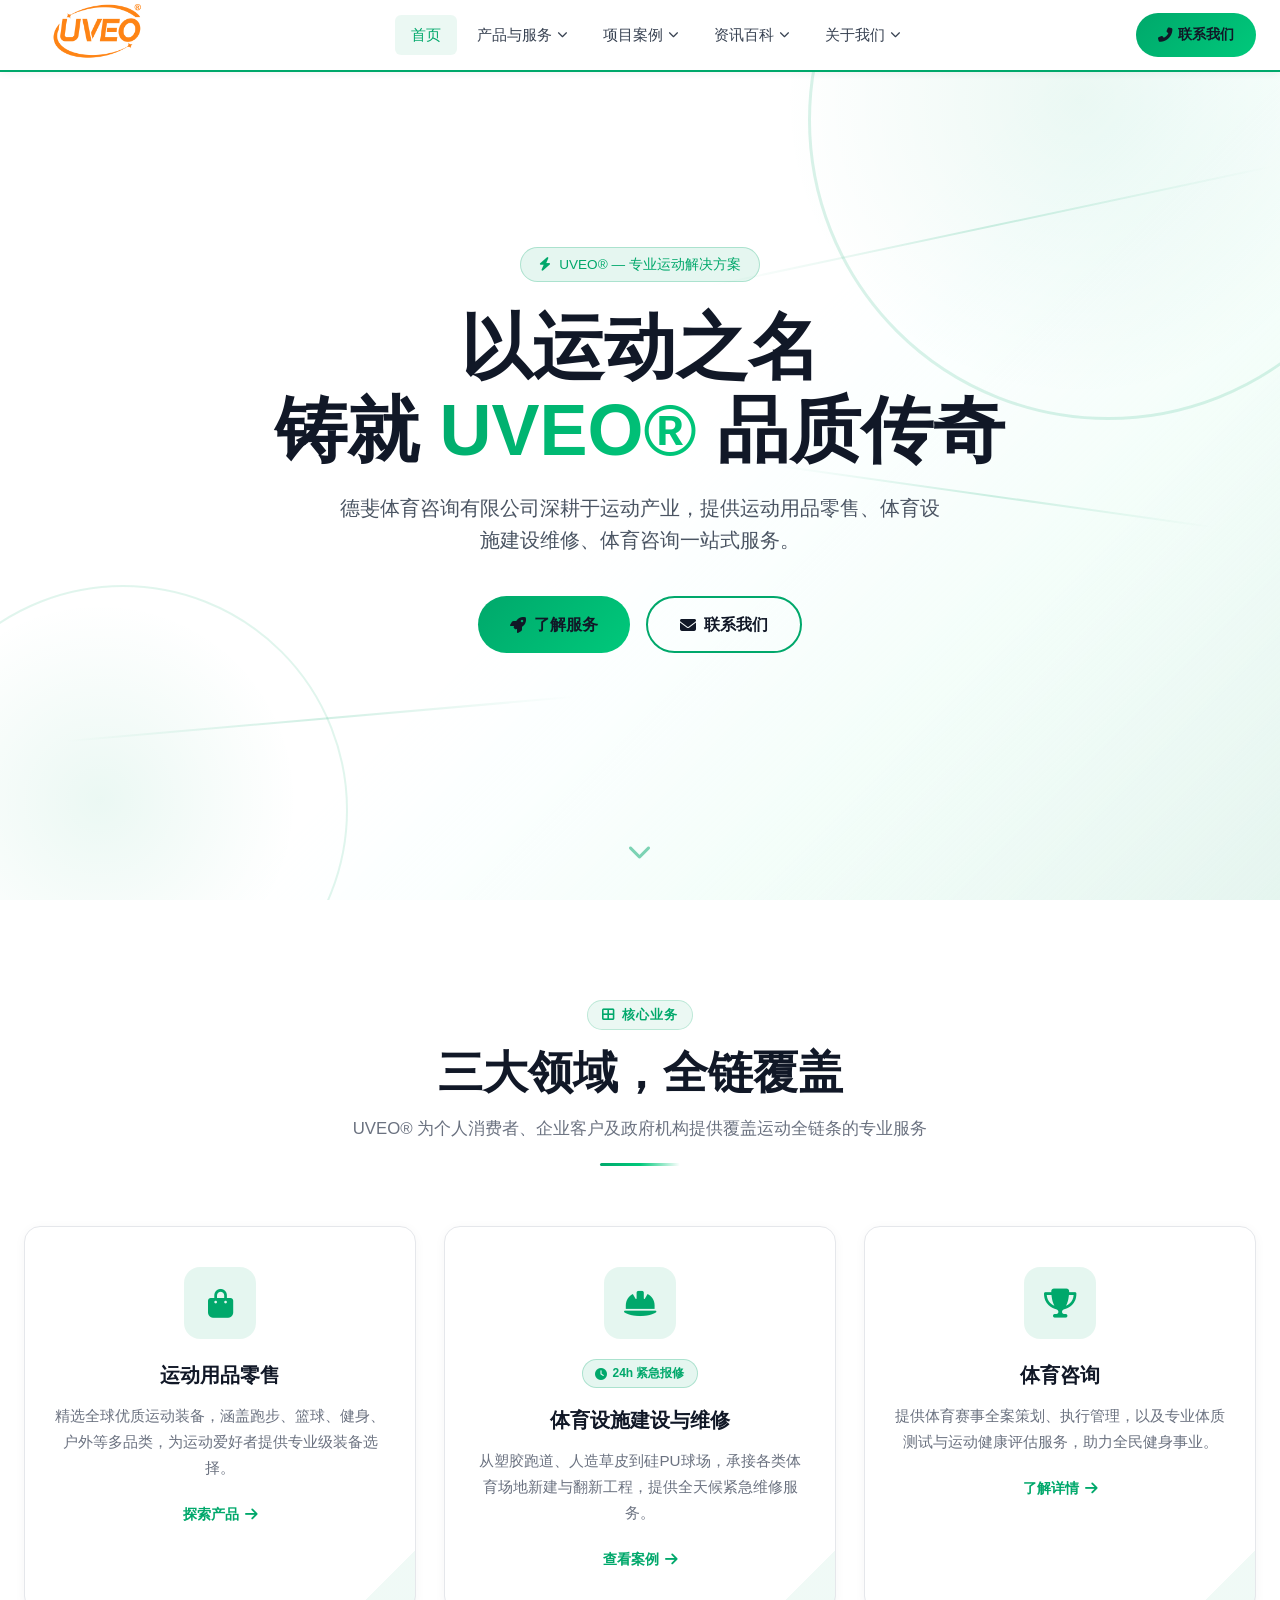
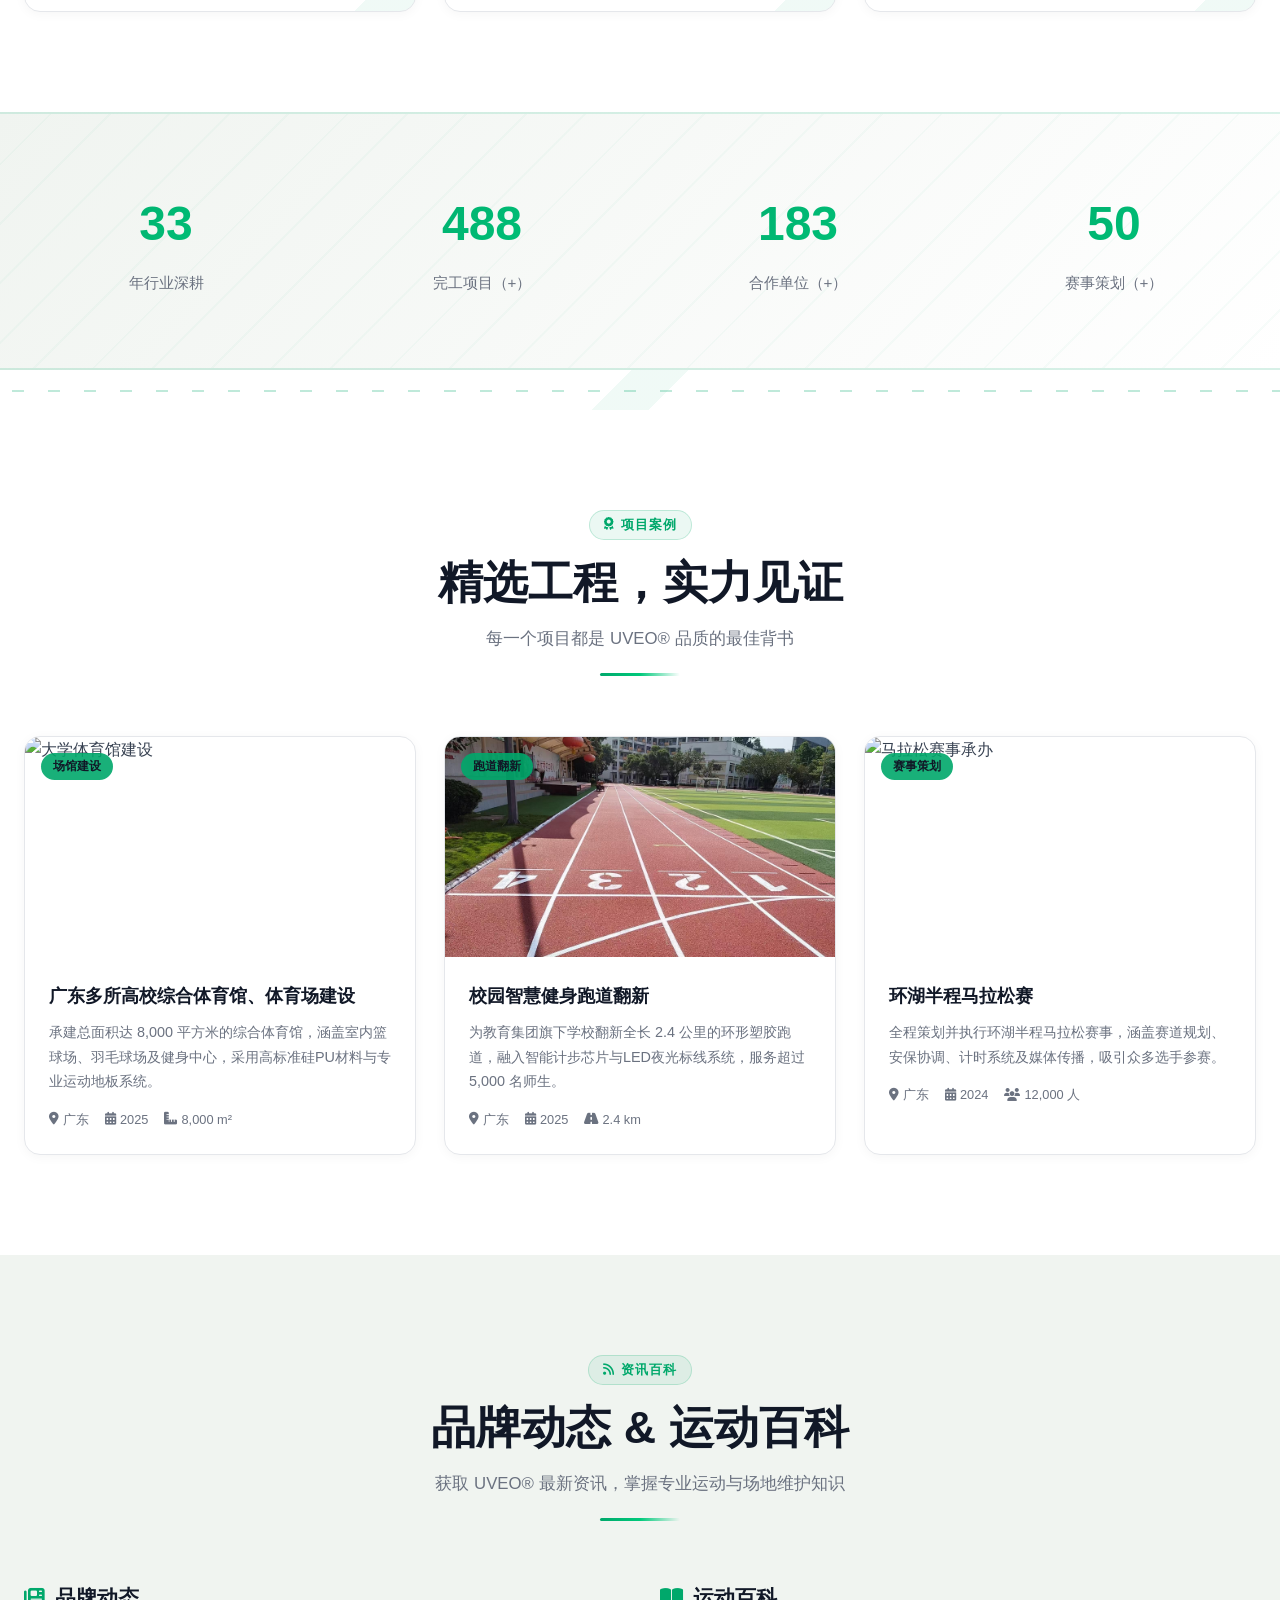
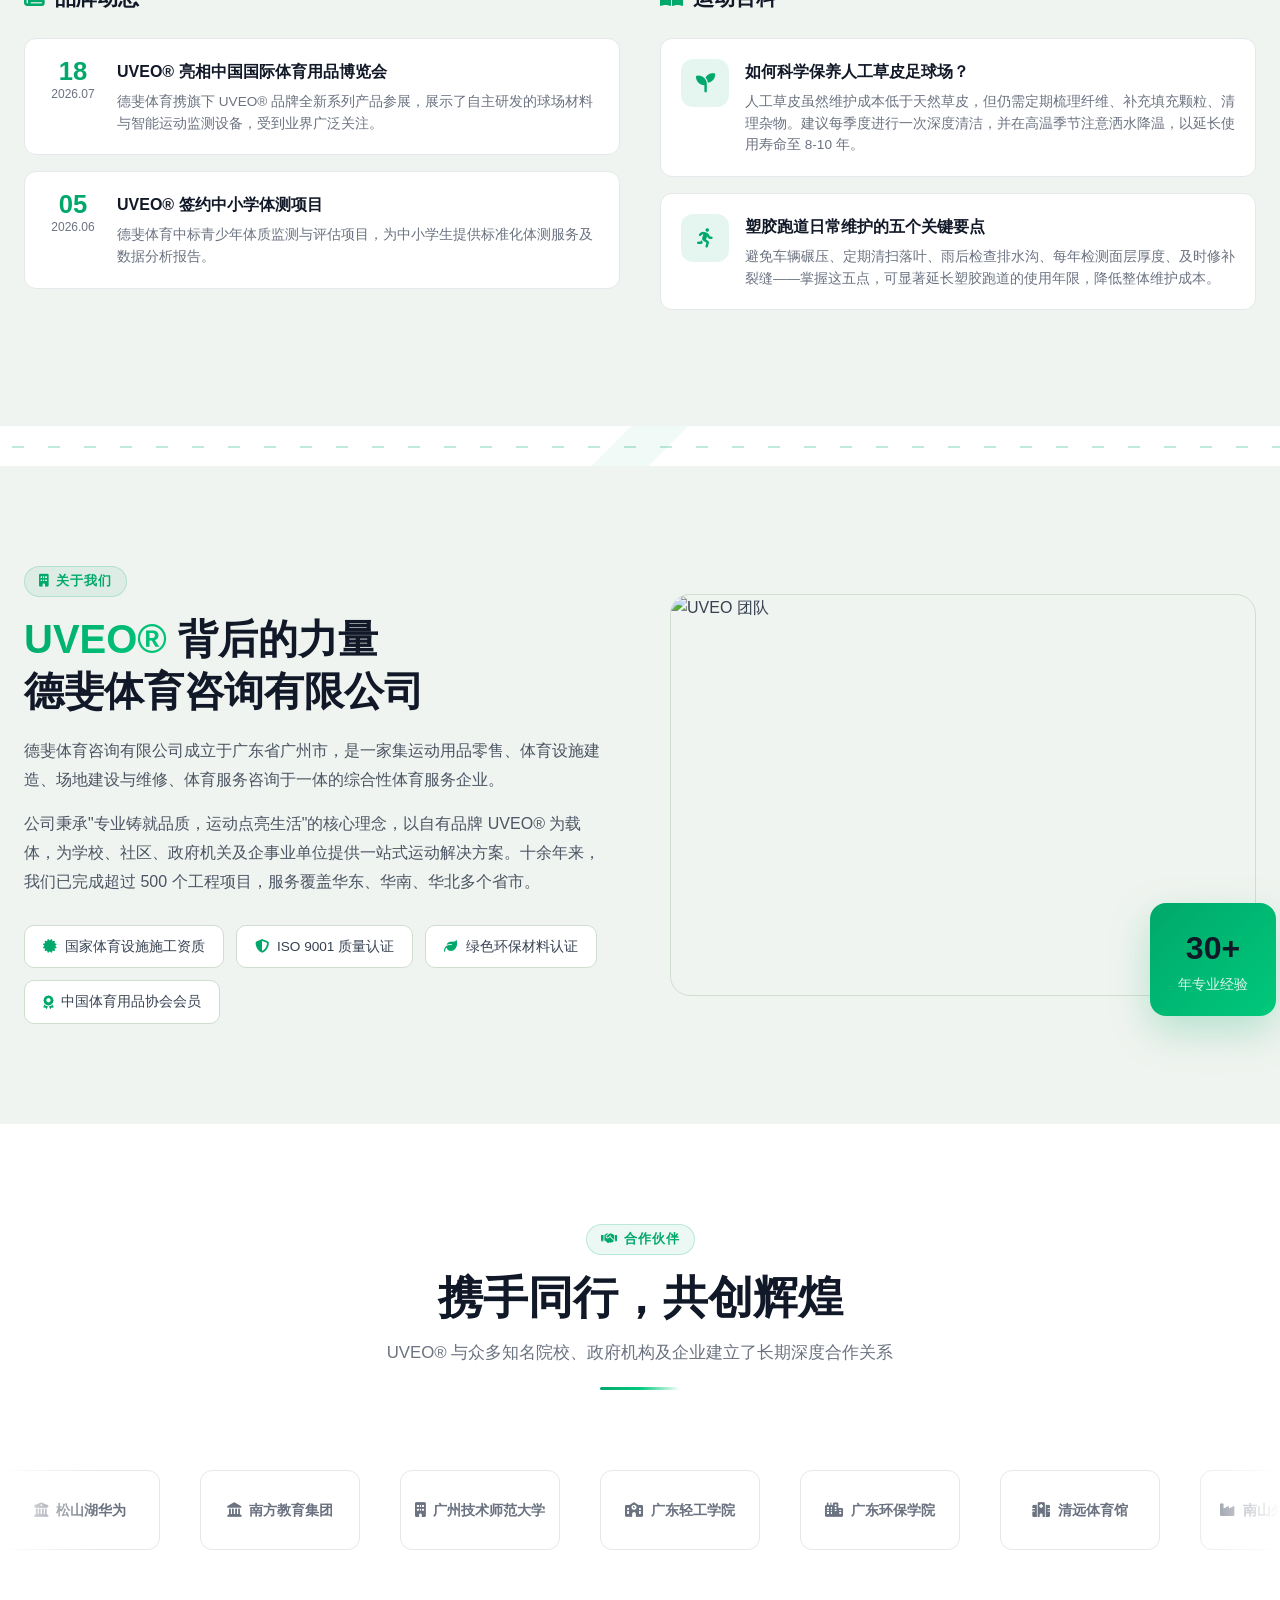
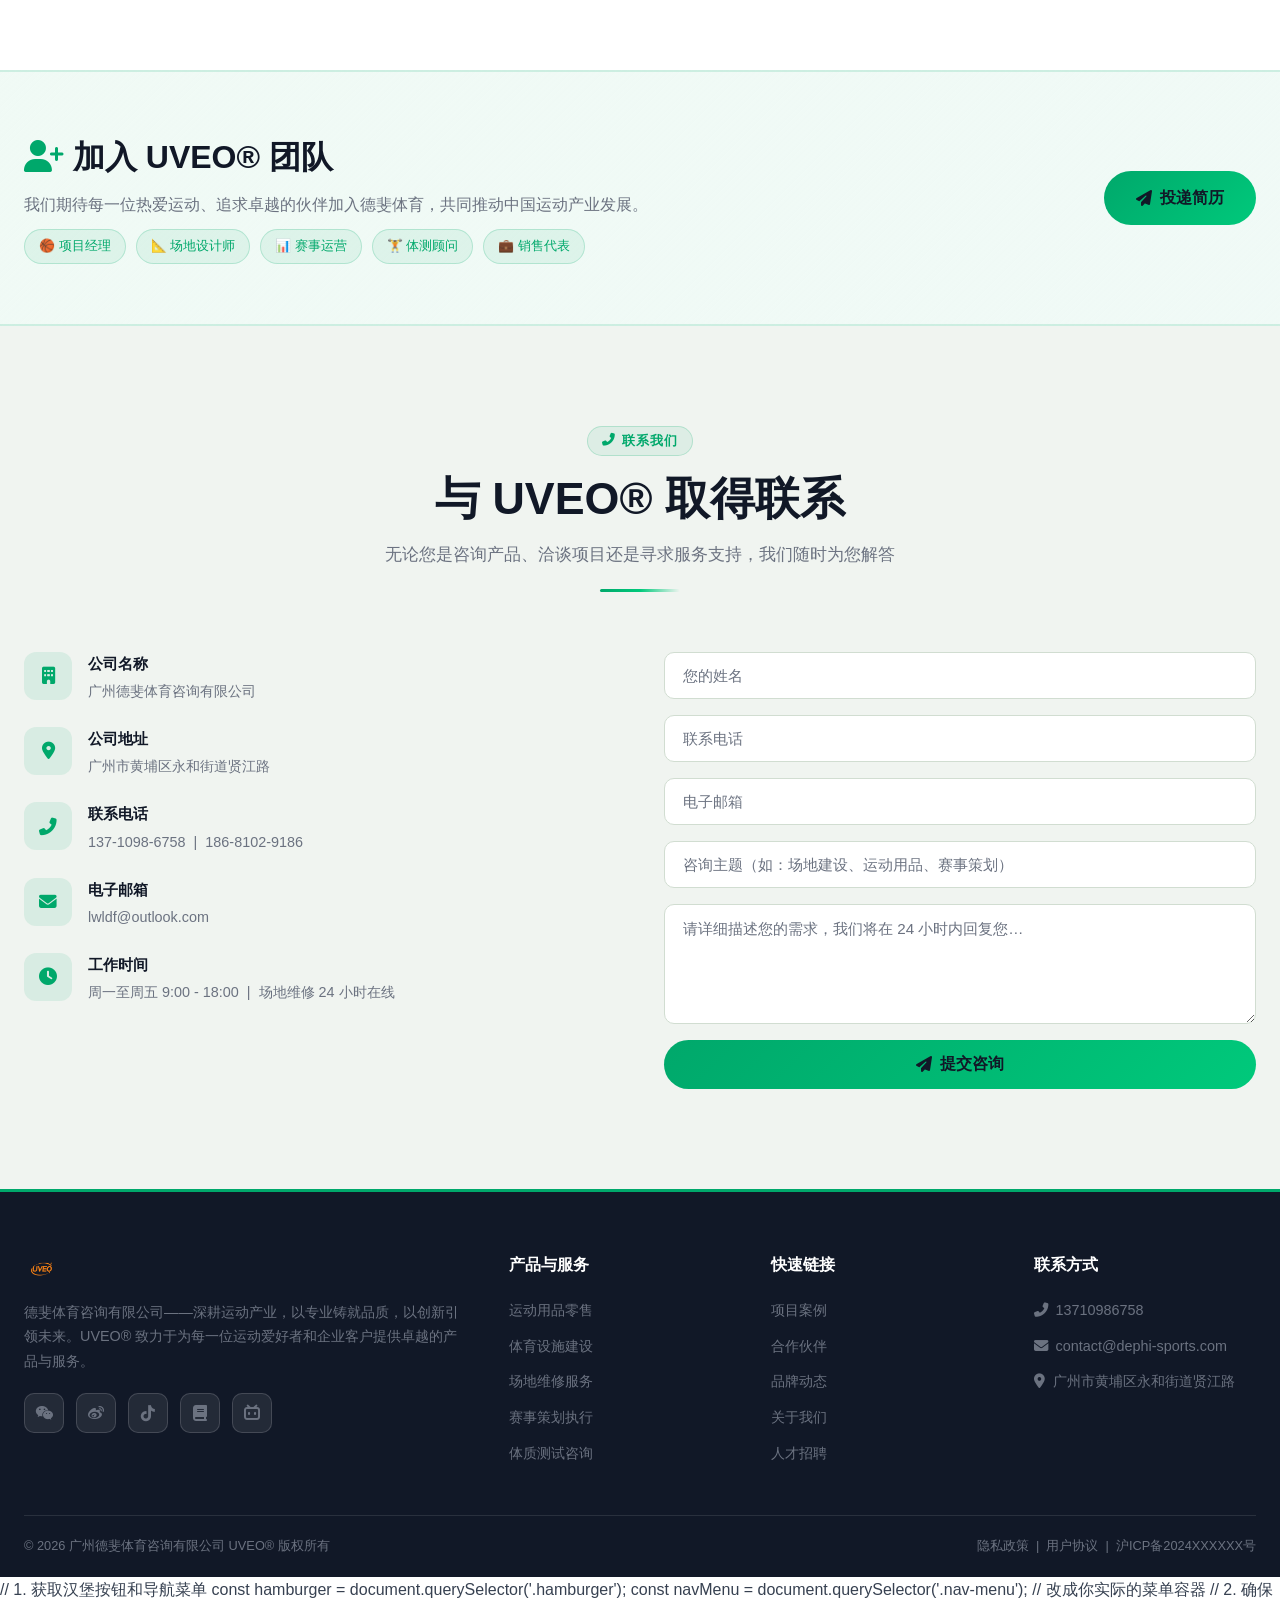
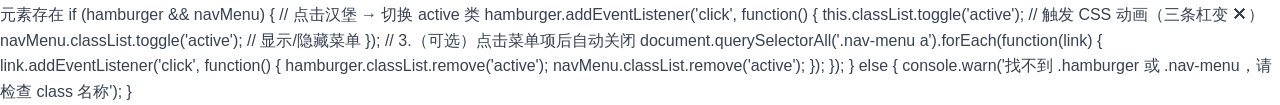
==== index(1).html @ 75974f8c "Add files via upload" ====
<!DOCTYPE html>
<html lang="zh-CN">
<head>
  <meta charset="UTF-8">
  <meta name="viewport" content="width=device-width, initial-scale=1.0">
  <title>UVEO® | 德斐体育咨询有限公司 — 专业运动品牌</title>
  <meta name="description" content="UVEO® 德斐体育咨询有限公司，专注运动用品零售、体育设施建设与维修、体育咨询服务。">
  <!-- Font Awesome 图标库 -->
  <link rel="stylesheet" href="https://cdnjs.cloudflare.com/ajax/libs/font-awesome/6.5.1/css/all.min.css">
  <style>
    /* ============================================
       CSS 变量 & 全局重置
       ============================================ */
    :root {
      --color-bg-dark: #ffffff;
      --color-bg-darker: #f0f4f0;
      --color-bg-card: #f7faf7;
      --color-bg-card-hover: #edf5ed;
      --color-accent: #00a86b;
      --color-accent-hover: #00c97b;
      --color-accent-red: #00875a;
      --color-text-white: #111827;
      --color-text-light: #374151;
      --color-text-muted: #6b7280;
      --color-border: #d1ddd1;
      --font-family: 'Inter', -apple-system, BlinkMacSystemFont, 'Segoe UI', 'PingFang SC', 'Hiragino Sans GB', 'Microsoft YaHei', sans-serif;
      --max-width: 1280px;
      --nav-height: 72px;
      --transition-base: 0.3s ease;
      --transition-bounce: 0.4s cubic-bezier(0.25, 0.46, 0.45, 0.94);
    }

    *, *::before, *::after {
      margin: 0;
      padding: 0;
      box-sizing: border-box;
    }

    html {
      scroll-behavior: smooth;
      font-size: 16px;
    }

    body {
      font-family: var(--font-family);
      background-color: var(--color-bg-dark);
      color: #374151;
      line-height: 1.6;
      overflow-x: hidden;
    }

    a {
      text-decoration: none;
      color: inherit;
      transition: color var(--transition-base);
    }

    ul { list-style: none; }

    img {
      max-width: 100%;
      display: block;
    }

    .container {
      max-width: var(--max-width);
      margin: 0 auto;
      padding: 0 24px;
    }

    /* ============================================
       滚动动画（淡入上移）
       ============================================ */
    .reveal {
      opacity: 0;
      transform: translateY(40px);
      transition: opacity 0.8s ease, transform 0.8s ease;
    }
    .reveal.active {
      opacity: 1;
      transform: translateY(0);
    }

    /* ============================================
       导航栏
       ============================================ */
    .navbar {
      position: fixed;
      top: 0;
      left: 0;
      width: 100%;
      height: var(--nav-height);
      background: rgba(255, 255, 255, 0.97);
      backdrop-filter: blur(12px);
      -webkit-backdrop-filter: blur(12px);
      z-index: 1000;
      border-bottom: 2px solid #00a86b;
      transition: background var(--transition-base);
      box-shadow: 0 1px 8px rgba(0,0,0,0.06);
    }

    .navbar .container {
      display: flex;
      align-items: center;
      justify-content: space-between;
      height: 100%;
    }

    /* Logo */
    .logo {
      display: flex;
      align-items: center;
      gap: 8px;
      flex-shrink: 0;
    }

    /* Logo 图片样式 */
    .logo-img {
      height: 150px;
      width: auto;
      object-fit: contain;
      transition: transform var(--transition-base);
    }
    .logo-img:hover { transform: scale(1.05); }
    .logo-img-footer { height: 36px; margin-bottom: 12px; }

    .logo-brand {
      font-size: 1.75rem;
      font-weight: 800;
      color: #111827;
      letter-spacing: 2px;
    }

    .logo-brand sup {
      font-size: 0.5em;
      color: var(--color-accent);
    }

    .logo-sub {
      font-size: 0.7rem;
      color: var(--color-text-muted);
      letter-spacing: 1px;
    }

    /* 一级菜单 */
    .nav-menu {
      display: flex;
      align-items: center;
      gap: 4px;
    }

    .nav-item {
      position: relative;
    }

    .nav-link {
      display: flex;
      align-items: center;
      gap: 5px;
      padding: 8px 16px;
      font-size: 0.95rem;
      font-weight: 500;
      color: #374151;
      border-radius: 6px;
      transition: all var(--transition-base);
      cursor: pointer;
      white-space: nowrap;
    }

    .nav-link:hover,
    .nav-link.active {
      color: #00a86b;
      background: rgba(0, 168, 107, 0.08);
    }

    .nav-link .arrow {
      font-size: 0.65rem;
      transition: transform var(--transition-base);
    }

    .nav-item:hover .arrow {
      transform: rotate(180deg);
    }

    /* 二级下拉菜单 */
    .dropdown {
      position: absolute;
      top: 100%;
      left: 0;
      min-width: 220px;
      background: #ffffff;
      border: 1px solid #d1ddd1;
      border-radius: 10px;
      padding: 8px 0;
      opacity: 0;
      visibility: hidden;
      transform: translateY(10px);
      transition: all var(--transition-base);
      box-shadow: 0 12px 32px rgba(0, 0, 0, 0.1);
    }

    .nav-item:hover .dropdown {
      opacity: 1;
      visibility: visible;
      transform: translateY(0);
    }

    .dropdown-link {
      display: flex;
      align-items: center;
      gap: 10px;
      padding: 10px 20px;
      font-size: 0.9rem;
      color: #374151;
      transition: all var(--transition-base);
    }

    .dropdown-link i {
      width: 18px;
      text-align: center;
      color: var(--color-accent);
      font-size: 0.85rem;
    }

    .dropdown-link:hover {
      background: rgba(0, 168, 107, 0.08);
      color: #00a86b;
      padding-left: 24px;
    }

    /* 联系我们按钮 */
    .nav-contact-btn {
      display: inline-flex;
      align-items: center;
      gap: 6px;
      padding: 10px 22px;
      background: linear-gradient(135deg, #00a86b, #00c97b);
      color: var(--color-text-white);
      font-size: 0.9rem;
      font-weight: 600;
      border: none;
      border-radius: 50px;
      cursor: pointer;
      transition: all var(--transition-base);
      white-space: nowrap;
    }

    .nav-contact-btn:hover {
      transform: translateY(-2px);
      box-shadow: 0 8px 25px rgba(0, 168, 107, 0.35);
    }

    /* 汉堡菜单（移动端） */
    .hamburger {
      display: none;
      flex-direction: column;
      gap: 5px;
      cursor: pointer;
      padding: 8px;
      z-index: 1001;
    }

    .hamburger span {
      display: block;
      width: 24px;
      height: 2px;
      background: #111827;
      border-radius: 2px;
      transition: all var(--transition-base);
    }

    .hamburger.active span:nth-child(1) {
      transform: rotate(45deg) translate(5px, 5px);
    }
    .hamburger.active span:nth-child(2) {
      opacity: 0;
    }
    .hamburger.active span:nth-child(3) {
      transform: rotate(-45deg) translate(5px, -5px);
    }

    /* ============================================
       Hero 区
       ============================================ */
    .hero {
      position: relative;
      height: 100vh;
      min-height: 600px;
      display: flex;
      align-items: center;
      justify-content: center;
      overflow: auto;
      background: #ffffff;
    }

    /* 动态背景层 */
    .hero-bg {
      position: absolute;
      inset: 0;
      background:
        linear-gradient(135deg, rgba(255,255,255,0.92) 0%, rgba(240,244,240,0.85) 40%, rgba(0,168,107,0.12) 100%),
        url('https://images.unsplash.com/photo-1461896836934-bd45ba8fcf9b?w=1920&q=80') center/cover no-repeat;
      filter: brightness(1.1) saturate(0.7);
      animation: heroZoom 20s ease-in-out infinite alternate;
    }

    /* 运动动感线条装饰 */
    .hero-lines {
      position: absolute;
      inset: 0;
      z-index: 1;
      pointer-events: none;
      overflow: hidden;
    }
    .hero-lines::before {
      content: '';
      position: absolute;
      top: -20%;
      right: -10%;
      width: 600px;
      height: 600px;
      border-radius: 50%;
      border: 3px solid rgba(0, 168, 107, 0.15);
      animation: pulseLine 4s ease-in-out infinite;
    }
    .hero-lines::after {
      content: '';
      position: absolute;
      bottom: -15%;
      left: -8%;
      width: 450px;
      height: 450px;
      border-radius: 50%;
      border: 2px solid rgba(0, 168, 107, 0.12);
      animation: pulseLine 5s ease-in-out infinite 1s;
    }
    .hero-line-1,
    .hero-line-2,
    .hero-line-3 {
      position: absolute;
      background: linear-gradient(90deg, transparent, rgba(0,168,107,0.18), transparent);
      height: 2px;
    }
    .hero-line-1 {
      top: 25%;
      right: 0;
      width: 45%;
      transform: rotate(-12deg);
      animation: lineSlide 3s ease-in-out infinite;
    }
    .hero-line-2 {
      top: 55%;
      right: 5%;
      width: 35%;
      transform: rotate(8deg);
      animation: lineSlide 4s ease-in-out infinite 0.5s;
    }
    .hero-line-3 {
      bottom: 20%;
      left: 5%;
      width: 40%;
      transform: rotate(-5deg);
      animation: lineSlide 3.5s ease-in-out infinite 1s;
    }
    @keyframes pulseLine {
      0%, 100% { transform: scale(1); opacity: 0.5; }
      50% { transform: scale(1.08); opacity: 1; }
    }
    @keyframes lineSlide {
      0%, 100% { opacity: 0.3; }
      50% { opacity: 1; }
    }

    @keyframes heroZoom {
      from { transform: scale(1); }
      to { transform: scale(1.08); }
    }

    /* 装饰几何图形 */
    .hero-decor {
      position: absolute;
      border-radius: 50%;
      background: radial-gradient(circle, rgba(0,168,107,0.08), transparent 70%);
      pointer-events: none;
    }
    .hero-decor-1 {
      width: 600px; height: 600px;
      top: -200px; right: -100px;
    }
    .hero-decor-2 {
      width: 400px; height: 400px;
      bottom: -100px; left: -100px;
    }

    .hero-content {
      position: relative;
      z-index: 2;
      text-align: center;
      max-width: 800px;
      padding: 0 24px;
    }

    .hero-badge {
      display: inline-flex;
      align-items: center;
      gap: 8px;
      padding: 6px 18px;
      background: rgba(0, 168, 107, 0.1);
      border: 1px solid rgba(0, 168, 107, 0.25);
      border-radius: 50px;
      font-size: 0.85rem;
      color: var(--color-accent);
      margin-bottom: 24px;
      animation: fadeInDown 0.8s ease 0.2s both;
    }

    .hero-title {
      font-size: clamp(2.5rem, 6vw, 4.5rem);
      font-weight: 800;
      color: #111827;
      line-height: 1.15;
      margin-bottom: 20px;
      animation: fadeInDown 0.8s ease 0.4s both;
    }

    .hero-title .brand-highlight {
      background: linear-gradient(135deg, #00a86b, #00c97b);
      -webkit-background-clip: text;
      -webkit-text-fill-color: transparent;
      background-clip: text;
    }

    .hero-subtitle {
      font-size: clamp(1rem, 2vw, 1.25rem);
      color: #4b5563;
      margin-bottom: 40px;
      max-width: 600px;
      margin-left: auto;
      margin-right: auto;
      animation: fadeInDown 0.8s ease 0.6s both;
    }

    .hero-buttons {
      display: flex;
      gap: 16px;
      justify-content: center;
      flex-wrap: wrap;
      animation: fadeInDown 0.8s ease 0.8s both;
    }

    @keyframes fadeInDown {
      from { opacity: 0; transform: translateY(-20px); }
      to { opacity: 1; transform: translateY(0); }
    }

    /* 通用按钮样式 */
    .btn {
      display: inline-flex;
      align-items: center;
      gap: 8px;
      padding: 14px 32px;
      font-size: 1rem;
      font-weight: 600;
      border-radius: 50px;
      border: none;
      cursor: pointer;
      transition: all var(--transition-base);
      font-family: var(--font-family);
    }

    .btn-primary {
      background: linear-gradient(135deg, #00a86b, #00c97b);
      color: var(--color-text-white);
    }
    .btn-primary:hover {
      transform: translateY(-3px);
      box-shadow: 0 12px 30px rgba(0, 168, 107, 0.3);
    }

    .btn-outline {
      background: transparent;
      color: #111827;
      border: 2px solid #00a86b;
    }
    .btn-outline:hover {
      background: #00a86b;
      border-color: #00a86b;
      color: #ffffff;
      transform: translateY(-3px);
    }

    /* 向下滚动提示 */
    .scroll-indicator {
      position: absolute;
      bottom: 32px;
      left: 50%;
      transform: translateX(-50%);
      z-index: 2;
      animation: bounce 2s infinite;
    }

    .scroll-indicator i {
      font-size: 1.5rem;
      color: rgba(0, 168, 107, 0.5);
    }

    @keyframes bounce {
      0%, 20%, 50%, 80%, 100% { transform: translateX(-50%) translateY(0); }
      40% { transform: translateX(-50%) translateY(-12px); }
      60% { transform: translateX(-50%) translateY(-6px); }
    }

    /* ============================================
       通用板块样式
       ============================================ */
    .section {
      padding: 100px 0;
    }

    .section-header {
      text-align: center;
      margin-bottom: 60px;
    }

    .section-tag {
      display: inline-flex;
      align-items: center;
      gap: 6px;
      padding: 4px 14px;
      background: rgba(0, 168, 107, 0.08);
      border: 1px solid rgba(0, 168, 107, 0.2);
      border-radius: 50px;
      font-size: 0.8rem;
      font-weight: 600;
      color: var(--color-accent);
      text-transform: uppercase;
      letter-spacing: 1px;
      margin-bottom: 16px;
    }

    .section-title {
      font-size: clamp(1.8rem, 4vw, 2.8rem);
      font-weight: 800;
      color: #111827;
      margin-bottom: 16px;
      line-height: 1.2;
    }

    .section-desc {
      font-size: 1.05rem;
      color: var(--color-text-muted);
      max-width: 640px;
      margin: 0 auto;
    }

    /* ============================================
       核心业务入口（3张卡片）
       ============================================ */
    .services-grid {
      display: grid;
      grid-template-columns: repeat(3, 1fr);
      gap: 28px;
    }

    .service-card {
      position: relative;
      background: #ffffff;
      border: 1px solid #e5e7eb;
      border-radius: 16px;
      padding: 40px 28px;
      text-align: center;
      transition: all var(--transition-bounce);
      overflow: hidden;
      box-shadow: 0 2px 12px rgba(0,0,0,0.04);
    }

    .service-card::before {
      content: '';
      position: absolute;
      top: 0;
      left: 0;
      right: 0;
      height: 4px;
      background: linear-gradient(90deg, #00a86b, #00c97b);
      transform: scaleX(0);
      transition: transform var(--transition-bounce);
    }

    .service-card:hover {
      transform: translateY(-8px);
      background: #f0faf5;
      box-shadow: 0 16px 40px rgba(0, 168, 107, 0.12);
      border-color: rgba(0, 168, 107, 0.3);
    }

    .service-card:hover::before {
      transform: scaleX(1);
    }

    .service-icon {
      width: 72px;
      height: 72px;
      display: flex;
      align-items: center;
      justify-content: center;
      margin: 0 auto 20px;
      background: rgba(0, 168, 107, 0.1);
      border-radius: 16px;
      font-size: 1.8rem;
      color: var(--color-accent);
      transition: all var(--transition-base);
    }

    .service-card:hover .service-icon {
      background: var(--color-accent);
      color: var(--color-text-white);
      transform: scale(1.1);
    }

    .service-card h3 {
      font-size: 1.25rem;
      font-weight: 700;
      color: #111827;
      margin-bottom: 12px;
    }

    .service-card p {
      font-size: 0.95rem;
      color: var(--color-text-muted);
      line-height: 1.7;
      margin-bottom: 20px;
    }

    .service-badge {
      display: inline-flex;
      align-items: center;
      gap: 5px;
      padding: 4px 12px;
      background: rgba(0, 168, 107, 0.1);
      border: 1px solid rgba(0, 168, 107, 0.25);
      border-radius: 50px;
      font-size: 0.75rem;
      font-weight: 600;
      color: #00a86b;
      margin-bottom: 16px;
    }

    .service-link {
      display: inline-flex;
      align-items: center;
      gap: 6px;
      font-size: 0.9rem;
      font-weight: 600;
      color: var(--color-accent);
      transition: gap var(--transition-base);
    }

    .service-link:hover {
      gap: 10px;
    }

    /* ============================================
       数据统计条
       ============================================ */
    .stats-bar {
      background: linear-gradient(135deg, #f0f4f0, #ffffff);
      border-top: 2px solid rgba(0,168,107,0.15);
      border-bottom: 2px solid rgba(0,168,107,0.15);
      padding: 60px 0;
    }

    .stats-grid {
      display: grid;
      grid-template-columns: repeat(4, 1fr);
      gap: 32px;
      text-align: center;
    }

    .stat-item {
      padding: 12px;
    }

    .stat-number {
      font-size: clamp(2rem, 4vw, 3rem);
      font-weight: 800;
      background: linear-gradient(135deg, #00a86b, #00c97b);
      -webkit-background-clip: text;
      -webkit-text-fill-color: transparent;
      background-clip: text;
      margin-bottom: 8px;
    }

    .stat-label {
      font-size: 0.95rem;
      color: var(--color-text-muted);
    }



    /* 统计条运动条纹装饰 */
    .stats-bar {
      position: relative;
    }
    .stats-bar::before {
      content: '';
      position: absolute;
      top: 0;
      left: 0;
      right: 0;
      height: 100%;
      background: repeating-linear-gradient(
        -45deg,
        transparent,
        transparent 40px,
        rgba(0, 168, 107, 0.03) 40px,
        rgba(0, 168, 107, 0.03) 42px
      );
      pointer-events: none;
    }

    /* ============================================
       项目案例
       ============================================ */
    .cases-grid {
      display: grid;
      grid-template-columns: repeat(3, 1fr);
      gap: 28px;
    }

    .case-card {
      position: relative;
      background: #ffffff;
      border: 1px solid #e5e7eb;
      border-radius: 16px;
      overflow: hidden;
      transition: all var(--transition-bounce);
      box-shadow: 0 2px 12px rgba(0,0,0,0.04);
    }

    .case-card:hover {
      transform: translateY(-8px);
      box-shadow: 0 16px 40px rgba(0, 168, 107, 0.12);
      border-color: rgba(0, 168, 107, 0.3);
    }

    .case-img {
      position: relative;
      height: 220px;
      overflow: hidden;
    }

    .case-img img {
      width: 100%;
      height: 100%;
      object-fit: cover;
      transition: transform 0.6s ease;
    }

    .case-card:hover .case-img img {
      transform: scale(1.08);
    }

    .case-tag {
      position: absolute;
      top: 16px;
      left: 16px;
      padding: 4px 12px;
      background: rgba(0, 168, 107, 0.9);
      color: var(--color-text-white);
      font-size: 0.75rem;
      font-weight: 600;
      border-radius: 50px;
    }

    .case-body {
      padding: 24px;
    }

    .case-body h3 {
      font-size: 1.15rem;
      font-weight: 700;
      color: #111827;
      margin-bottom: 10px;
    }

    .case-body p {
      font-size: 0.9rem;
      color: var(--color-text-muted);
      line-height: 1.7;
      margin-bottom: 16px;
    }

    .case-meta {
      display: flex;
      align-items: center;
      gap: 16px;
      font-size: 0.8rem;
      color: var(--color-text-muted);
    }

    .case-meta span {
      display: flex;
      align-items: center;
      gap: 4px;
    }

    /* ============================================
       动态与百科混合区
       ============================================ */
    .news-wiki-grid {
      display: grid;
      grid-template-columns: 1fr 1fr;
      gap: 40px;
    }

    .news-column h3,
    .wiki-column h3 {
      font-size: 1.3rem;
      font-weight: 700;
      color: #111827;
      margin-bottom: 24px;
      display: flex;
      align-items: center;
      gap: 10px;
    }

    .news-column h3 i,
    .wiki-column h3 i {
      color: var(--color-accent);
    }

    .news-item {
      display: flex;
      gap: 16px;
      padding: 20px;
      background: #ffffff;
      border: 1px solid #e5e7eb;
      border-radius: 12px;
      margin-bottom: 16px;
      transition: all var(--transition-bounce);
    }

    .news-item:hover {
      transform: translateX(6px);
      border-color: rgba(0, 168, 107, 0.3);
    }

    .news-date {
      flex-shrink: 0;
      width: 56px;
      text-align: center;
    }

    .news-date .day {
      font-size: 1.6rem;
      font-weight: 800;
      color: var(--color-accent);
      line-height: 1;
    }

    .news-date .month {
      font-size: 0.75rem;
      color: var(--color-text-muted);
    }

    .news-info h4 {
      font-size: 1rem;
      font-weight: 600;
      color: #111827;
      margin-bottom: 6px;
    }

    .news-info p {
      font-size: 0.85rem;
      color: var(--color-text-muted);
      line-height: 1.6;
    }

    .wiki-item {
      display: flex;
      align-items: flex-start;
      gap: 16px;
      padding: 20px;
      background: #ffffff;
      border: 1px solid #e5e7eb;
      border-radius: 12px;
      margin-bottom: 16px;
      transition: all var(--transition-bounce);
    }

    .wiki-item:hover {
      transform: translateX(6px);
      border-color: rgba(0, 168, 107, 0.3);
    }

    .wiki-icon {
      flex-shrink: 0;
      width: 48px;
      height: 48px;
      display: flex;
      align-items: center;
      justify-content: center;
      background: rgba(0, 168, 107, 0.1);
      border-radius: 12px;
      font-size: 1.2rem;
      color: var(--color-accent);
    }

    .wiki-info h4 {
      font-size: 1rem;
      font-weight: 600;
      color: #111827;
      margin-bottom: 6px;
    }

    .wiki-info p {
      font-size: 0.85rem;
      color: var(--color-text-muted);
      line-height: 1.6;
    }

    /* ============================================
       关于品牌简介
       ============================================ */
    .about-section {
      background: #f0f4f0;
    }

    .about-grid {
      display: grid;
      grid-template-columns: 1fr 1fr;
      gap: 60px;
      align-items: center;
    }

    .about-text h2 {
      font-size: clamp(1.8rem, 3.5vw, 2.5rem);
      font-weight: 800;
      color: #111827;
      margin-bottom: 20px;
      line-height: 1.3;
    }

    .about-text h2 .brand-highlight {
      background: linear-gradient(135deg, #00a86b, #00c97b);
      -webkit-background-clip: text;
      -webkit-text-fill-color: transparent;
      background-clip: text;
    }

    .about-text p {
      font-size: 1rem;
      color: #4b5563;
      line-height: 1.8;
      margin-bottom: 16px;
    }

    .about-badges {
      display: flex;
      flex-wrap: wrap;
      gap: 12px;
      margin-top: 28px;
    }

    .about-badge {
      display: flex;
      align-items: center;
      gap: 8px;
      padding: 10px 18px;
      background: #ffffff;
      border: 1px solid #d1ddd1;
      border-radius: 10px;
      font-size: 0.85rem;
      color: #374151;
    }

    .about-badge i {
      color: var(--color-accent);
    }

    .about-visual {
      position: relative;
    }

    .about-img-wrapper {
      position: relative;
      border-radius: 20px;
      overflow: hidden;
      border: 1px solid #d1ddd1;
    }

    .about-img-wrapper img {
      width: 100%;
      height: 400px;
      object-fit: cover;
    }

    .about-float-card {
      position: absolute;
      bottom: -20px;
      right: -20px;
      background: linear-gradient(135deg, #00a86b, #00c97b);
      padding: 20px 28px;
      border-radius: 16px;
      text-align: center;
      box-shadow: 0 15px 40px rgba(0, 168, 107, 0.25);
    }

    .about-float-card .number {
      font-size: 2rem;
      font-weight: 800;
      color: var(--color-text-white);
    }

    .about-float-card .label {
      font-size: 0.85rem;
      color: rgba(255, 255, 255, 0.85);
    }

    /* ============================================
       合作伙伴
       ============================================ */
    .partners-track {
      overflow: hidden;
      position: relative;
      padding: 20px 0;
    }

    .partners-track::before,
    .partners-track::after {
      content: '';
      position: absolute;
      top: 0;
      width: 100px;
      height: 100%;
      z-index: 2;
    }
    .partners-track::before {
      left: 0;
      background: linear-gradient(to right, #ffffff, transparent);
    }
    .partners-track::after {
      right: 0;
      background: linear-gradient(to left, #ffffff, transparent);
    }

    .partners-scroll {
      display: flex;
      gap: 40px;
      animation: scrollPartners 25s linear infinite;
      width: max-content;
    }

    .partner-logo {
      flex-shrink: 0;
      width: 160px;
      height: 80px;
      display: flex;
      align-items: center;
      justify-content: center;
      background: #ffffff;
      border: 1px solid #e5e7eb;
      border-radius: 12px;
      padding: 16px 24px;
      font-size: 0.9rem;
      font-weight: 600;
      color: var(--color-text-muted);
      transition: all var(--transition-base);
      white-space: nowrap;
    }

    .partner-logo:hover {
      border-color: rgba(0, 168, 107, 0.3);
      color: var(--color-text-white);
    }

    @keyframes scrollPartners {
      from { transform: translateX(0); }
      to { transform: translateX(-50%); }
    }

    /* ============================================
       人才招聘横幅
       ============================================ */
    .recruit-banner {
      background: linear-gradient(135deg, #f0faf5 0%, rgba(0,168,107,0.06) 100%);
      border-top: 2px solid rgba(0,168,107,0.15);
      border-bottom: 2px solid rgba(0,168,107,0.15);
      padding: 60px 0;
    }

    .recruit-inner {
      display: flex;
      align-items: center;
      justify-content: space-between;
      gap: 32px;
      flex-wrap: wrap;
    }

    .recruit-text h2 {
      font-size: clamp(1.5rem, 3vw, 2rem);
      font-weight: 800;
      color: #111827;
      margin-bottom: 8px;
    }

    .recruit-text p {
      font-size: 1rem;
      color: var(--color-text-muted);
    }

    .recruit-tags {
      display: flex;
      flex-wrap: wrap;
      gap: 10px;
      margin-top: 12px;
    }

    .recruit-tag {
      padding: 6px 14px;
      background: rgba(0, 168, 107, 0.08);
      border: 1px solid rgba(0, 168, 107, 0.2);
      border-radius: 50px;
      font-size: 0.8rem;
      color: var(--color-accent);
    }

    /* ============================================
       联系我们（模态 / 锚点区）
       ============================================ */
    .contact-section {
      background: #f0f4f0;
    }

    .contact-grid {
      display: grid;
      grid-template-columns: 1fr 1fr;
      gap: 48px;
    }

    .contact-info-list {
      display: flex;
      flex-direction: column;
      gap: 24px;
    }

    .contact-row {
      display: flex;
      align-items: flex-start;
      gap: 16px;
    }

    .contact-row-icon {
      width: 48px;
      height: 48px;
      flex-shrink: 0;
      display: flex;
      align-items: center;
      justify-content: center;
      background: rgba(0, 168, 107, 0.1);
      border-radius: 12px;
      font-size: 1.1rem;
      color: var(--color-accent);
    }

    .contact-row-text h4 {
      font-size: 0.95rem;
      font-weight: 600;
      color: #111827;
      margin-bottom: 4px;
    }

    .contact-row-text p {
      font-size: 0.9rem;
      color: var(--color-text-muted);
    }

    .contact-form {
      display: flex;
      flex-direction: column;
      gap: 16px;
    }

    .contact-form input,
    .contact-form textarea {
      width: 100%;
      padding: 14px 18px;
      background: #ffffff;
      border: 1px solid #d1ddd1;
      border-radius: 10px;
      color: #111827;
      font-size: 0.95rem;
      font-family: var(--font-family);
      outline: none;
      transition: border-color var(--transition-base);
    }

    .contact-form input:focus,
    .contact-form textarea:focus {
      border-color: var(--color-accent);
    }

    .contact-form textarea {
      min-height: 120px;
      resize: vertical;
    }

    .contact-form input::placeholder,
    .contact-form textarea::placeholder {
      color: var(--color-text-muted);
    }

    /* ============================================
       页脚
       ============================================ */
    .footer {
      background: #111827;
      border-top: 3px solid #00a86b;
      padding: 60px 0 0;
    }

    .footer-grid {
      display: grid;
      grid-template-columns: 2fr 1fr 1fr 1fr;
      gap: 40px;
      padding-bottom: 40px;
    }

    .footer-brand .logo-brand {
      font-size: 1.5rem;
      margin-bottom: 12px;
      color: #ffffff;
    }

    .footer-brand p {
      font-size: 0.9rem;
      color: var(--color-text-muted);
      line-height: 1.7;
      margin-bottom: 20px;
    }

    .footer-social {
      display: flex;
      gap: 12px;
    }

    .footer-social a {
      width: 40px;
      height: 40px;
      display: flex;
      align-items: center;
      justify-content: center;
      background: rgba(255,255,255,0.08);
      border: 1px solid rgba(255,255,255,0.15);
      border-radius: 10px;
      font-size: 1rem;
      color: var(--color-text-muted);
      transition: all var(--transition-base);
    }

    .footer-social a:hover {
      background: #00a86b;
      border-color: #00a86b;
      color: #ffffff;
      transform: translateY(-3px);
    }

    .footer-col h4 {
      font-size: 1rem;
      font-weight: 700;
      color: #ffffff;
      margin-bottom: 20px;
    }

    .footer-col ul li {
      margin-bottom: 10px;
    }

    .footer-col ul li a {
      font-size: 0.9rem;
      color: var(--color-text-muted);
      transition: all var(--transition-base);
    }

    .footer-col ul li a:hover {
      color: #00c97b;
      padding-left: 4px;
    }

    .footer-bottom {
      border-top: 1px solid rgba(255,255,255,0.1);
      padding: 20px 0;
      display: flex;
      align-items: center;
      justify-content: space-between;
      flex-wrap: wrap;
      gap: 12px;
    }

    .footer-bottom p {
      font-size: 0.8rem;
      color: var(--color-text-muted);
    }

    /* ============================================
       返回顶部按钮
       ============================================ */
    .back-to-top {
      position: fixed;
      bottom: 30px;
      right: 30px;
      width: 48px;
      height: 48px;
      display: flex;
      align-items: center;
      justify-content: center;
      background: #00a86b;
      color: #ffffff;
      border: none;
      border-radius: 12px;
      font-size: 1.2rem;
      cursor: pointer;
      opacity: 0;
      visibility: hidden;
      transform: translateY(20px);
      transition: all var(--transition-base);
      z-index: 999;
      box-shadow: 0 8px 25px rgba(0, 168, 107, 0.3);
    }

    .back-to-top.visible {
      opacity: 1;
      visibility: visible;
      transform: translateY(0);
    }

    .back-to-top:hover {
      transform: translateY(-4px);
    }

    /* ============================================
       响应式适配
       ============================================ */
    @media (max-width: 1024px) {
      .services-grid,
      .cases-grid {
        grid-template-columns: repeat(2, 1fr);
      }
      .stats-grid {
        grid-template-columns: repeat(2, 1fr);
      }
      .about-grid,
      .contact-grid {
        grid-template-columns: 1fr;
      }
      .footer-grid {
        grid-template-columns: repeat(2, 1fr);
      }
    }

    @media (max-width: 768px) {
      :root {
        --nav-height: 64px;
      }

      .logo-img {
        height: 36px;
      }

      /* 移动端菜单 */
      .hamburger {
        display: flex;
      }

      .nav-menu {
        position: fixed;
        top: var(--nav-height);
        left: 0;
        right: 0;
        bottom: 0;
        background: #ffffff;
        flex-direction: column;
        align-items: stretch;
        padding: 20px;
        gap: 0;
        overflow-y: auto;
        transform: translateX(100%);
        transition: transform var(--transition-base);
      }

      .nav-menu.open {
        transform: translateX(0);
      }

      .nav-item {
        border-bottom: 1px solid var(--color-border);
      }

      .nav-link {
        padding: 14px 0;
        font-size: 1.05rem;
        justify-content: space-between;
      }

      .dropdown {
        position: static;
        opacity: 1;
        visibility: visible;
        transform: none;
        background: transparent;
        border: none;
        box-shadow: none;
        padding: 0 0 0 16px;
        max-height: 0;
        overflow: hidden;
        transition: max-height 0.4s ease;
      }

      .dropdown.open {
        max-height: 300px;
      }

      .nav-contact-btn {
        margin-top: 16px;
        justify-content: center;
      }

      .services-grid,
      .cases-grid {
        grid-template-columns: 1fr;
      }

      .news-wiki-grid {
        grid-template-columns: 1fr;
      }

      .stats-grid {
        grid-template-columns: repeat(2, 1fr);
        gap: 20px;
      }

      .recruit-inner {
        text-align: center;
        justify-content: center;
      }

      .recruit-tags {
        justify-content: center;
      }

      .footer-grid {
        grid-template-columns: 1fr;
      }

      .footer-bottom {
        justify-content: center;
        text-align: center;
      }

      .about-float-card {
        right: 10px;
        bottom: -10px;
      }

      .section {
        padding: 60px 0;
      }
    }

    @media (max-width: 375px) {
      .hero-buttons {
        flex-direction: column;
        align-items: center;
      }
      .btn {
        width: 100%;
        justify-content: center;
      }
    }


    /* ============================================
       运动风格斜线分隔符
       ============================================ */
    .sport-divider {
      position: relative;
      height: 40px;
      overflow: hidden;
      background: transparent;
    }
    .sport-divider::before {
      content: '';
      position: absolute;
      top: 50%;
      left: 0;
      right: 0;
      height: 2px;
      background: repeating-linear-gradient(
        90deg,
        transparent,
        transparent 12px,
        #00a86b 12px,
        #00a86b 24px,
        transparent 24px,
        transparent 36px
      );
      opacity: 0.25;
    }
    .sport-divider::after {
      content: '';
      position: absolute;
      top: 0;
      left: -5%;
      width: 110%;
      height: 100%;
      background: linear-gradient(
        135deg,
        transparent 48%,
        rgba(0, 168, 107, 0.06) 48%,
        rgba(0, 168, 107, 0.06) 52%,
        transparent 52%
      );
    }

    /* 卡片运动线条装饰 */
    .service-card::after {
      content: '';
      position: absolute;
      bottom: 0;
      right: 0;
      width: 60px;
      height: 60px;
      background: linear-gradient(
        135deg,
        transparent 50%,
        rgba(0, 168, 107, 0.06) 50%
      );
      pointer-events: none;
    }

    .case-card::after {
      content: '';
      position: absolute;
      top: 0;
      right: 0;
      width: 80px;
      height: 4px;
      background: linear-gradient(90deg, transparent, #00a86b);
      border-radius: 0 16px 0 0;
      opacity: 0;
      transition: opacity 0.3s ease;
    }
    .case-card:hover::after {
      opacity: 1;
    }

    /* 板块标题下方的运动线条装饰 */
    .section-header::after {
      content: '';
      display: block;
      width: 80px;
      height: 3px;
      margin: 20px auto 0;
      background: linear-gradient(90deg, #00a86b, #00c97b, transparent);
      border-radius: 2px;
    }
  </style>
</head>
<body>

  <!-- ============================================
       导航栏
       ============================================ -->
  <nav class="navbar" id="navbar">
    <div class="container">
      <!-- Logo -->
      <a href="#hero" class="logo">
        <img src="03020bb902bc84452622efb3bcba893f.png" alt="UVEO® 德斐体育" class="logo-img">
      </a>

      <!-- 一级菜单 + 二级下拉 -->
      <ul class="nav-menu" id="navMenu">
        <li class="nav-item">
          <a href="#hero" class="nav-link active">首页</a>
        </li>

        <!-- 产品与服务 -->
        <li class="nav-item">
          <a class="nav-link" href="#services">
            产品与服务 <i class="fas fa-chevron-down arrow"></i>
          </a>
          <ul class="dropdown">
            <li><a href="#services" class="dropdown-link"><i class="fas fa-shopping-bag"></i> 运动用品</a></li>
            <li><a href="#services" class="dropdown-link"><i class="fas fa-hard-hat"></i> 体育设施建设与维修</a></li>
            <li><a href="#services" class="dropdown-link"><i class="fas fa-trophy"></i> 赛事与体测咨询</a></li>
          </ul>
        </li>

        <!-- 项目案例 -->
        <li class="nav-item">
          <a class="nav-link" href="#cases">
            项目案例 <i class="fas fa-chevron-down arrow"></i>
          </a>
          <ul class="dropdown">
            <li><a href="#cases" class="dropdown-link"><i class="fas fa-images"></i> 经典项目展示</a></li>
            <li><a href="#partners" class="dropdown-link"><i class="fas fa-handshake"></i> 合作伙伴</a></li>
          </ul>
        </li>

        <!-- 资讯百科 -->
        <li class="nav-item">
          <a class="nav-link" href="#news-wiki">
            资讯百科 <i class="fas fa-chevron-down arrow"></i>
          </a>
          <ul class="dropdown">
            <li><a href="#news-wiki" class="dropdown-link"><i class="fas fa-newspaper"></i> 品牌动态</a></li>
            <li><a href="#news-wiki" class="dropdown-link"><i class="fas fa-book-open"></i> 运动百科</a></li>
          </ul>
        </li>

        <!-- 关于我们 -->
        <li class="nav-item">
          <a class="nav-link" href="#about">
            关于我们 <i class="fas fa-chevron-down arrow"></i>
          </a>
          <ul class="dropdown">
            <li><a href="#about" class="dropdown-link"><i class="fas fa-building"></i> 品牌故事</a></li>
            <li><a href="#recruit" class="dropdown-link"><i class="fas fa-user-plus"></i> 人才招聘</a></li>
          </ul>
        </li>

        <!-- 移动端联系我们按钮（PC端在导航右侧） -->
        <li class="nav-item" style="display:none;" id="mobileContact">
          <a href="#contact" class="nav-contact-btn">
            <i class="fas fa-phone-alt"></i> 联系我们
          </a>
        </li>
      </ul>

      <!-- PC端联系我们按钮 + 汉堡菜单 -->
      <div style="display:flex;align-items:center;gap:12px;">
        <a href="#contact" class="nav-contact-btn" id="desktopContact">
          <i class="fas fa-phone-alt"></i> 联系我们
        </a>
        <div class="hamburger" id="hamburger">
          <span></span><span></span><span></span>
        </div>
      </div>
    </div>
  </nav>

  <!-- ============================================
       Hero 区
       ============================================ -->
  <section class="hero" id="hero">
    <div class="hero-bg"></div>
    <!-- 运动动感线条装饰 -->
    <div class="hero-lines">
      <div class="hero-line-1"></div>
      <div class="hero-line-2"></div>
      <div class="hero-line-3"></div>
    </div>
    <div class="hero-decor hero-decor-1"></div>
    <div class="hero-decor hero-decor-2"></div>
    <div class="hero-content">
      <div class="hero-badge" style="color:#00a86b;">
        <i class="fas fa-bolt"></i> UVEO® — 专业运动解决方案
      </div>
      <h1 class="hero-title">
        以运动之名<br>
        铸就 <span class="brand-highlight">UVEO®</span> 品质传奇
      </h1>
      <p class="hero-subtitle">
        德斐体育咨询有限公司深耕于运动产业，提供运动用品零售、体育设施建设维修、体育咨询一站式服务。
      </p>
      <div class="hero-buttons">
        <a href="#services" class="btn btn-primary">
          <i class="fas fa-rocket"></i> 了解服务
        </a>
        <a href="#contact" class="btn btn-outline">
          <i class="fas fa-envelope"></i> 联系我们
        </a>
      </div>
    </div>
    <div class="scroll-indicator">
      <i class="fas fa-chevron-down"></i>
    </div>
  </section>

  <!-- ============================================
       核心业务入口
       ============================================ -->
  <section class="section" id="services">
    <div class="container">
      <div class="section-header reveal">
        <div class="section-tag"><i class="fas fa-th-large"></i> 核心业务</div>
        <h2 class="section-title">三大领域，全链覆盖</h2>
        <p class="section-desc">UVEO® 为个人消费者、企业客户及政府机构提供覆盖运动全链条的专业服务</p>
      </div>

      <div class="services-grid">
        <!-- 卡片 1：运动用品 -->
        <div class="service-card reveal">
          <div class="service-icon"><i class="fas fa-shopping-bag"></i></div>
          <h3>运动用品零售</h3>
          <p>精选全球优质运动装备，涵盖跑步、篮球、健身、户外等多品类，为运动爱好者提供专业级装备选择。</p>
          <a href="https://shop306533663.taobao.com/?spm=a21xtw.29978516.0.0" target="_blank" class="service-link">
            探索产品 <i class="fas fa-arrow-right"></i>
          </a>
        </div>

        <!-- 卡片 2：设施建设与维修 -->
        <div class="service-card reveal">
          <div class="service-icon"><i class="fas fa-hard-hat"></i></div>
          <div class="service-badge"><i class="fas fa-clock"></i> 24h 紧急报修</div>
          <h3>体育设施建设与维修</h3>
          <p>从塑胶跑道、人造草皮到硅PU球场，承接各类体育场地新建与翻新工程，提供全天候紧急维修服务。</p>
          <a href="#" class="service-link">
            查看案例 <i class="fas fa-arrow-right"></i>
          </a>
        </div>

        <!-- 卡片 3：赛事与体测咨询 -->
        <div class="service-card reveal">
          <div class="service-icon"><i class="fas fa-trophy"></i></div>
          <h3>体育咨询</h3>
          <p>提供体育赛事全案策划、执行管理，以及专业体质测试与运动健康评估服务，助力全民健身事业。</p>
          <a href="#" class="service-link">
            了解详情 <i class="fas fa-arrow-right"></i>
          </a>
        </div>
      </div>
    </div>
  </section>

  <!-- ============================================
       数据统计条
       ============================================ -->
  <div class="stats-bar">
    <div class="container">
      <div class="stats-grid reveal">
        <div class="stat-item">
          <div class="stat-number" data-target="33">0</div>
          <div class="stat-label">年行业深耕</div>
        </div>
        <div class="stat-item">
          <div class="stat-number" data-target="500">0</div>
          <div class="stat-label">完工项目（+）</div>
        </div>
        <div class="stat-item">
          <div class="stat-number" data-target="200">0</div>
          <div class="stat-label">合作单位（+）</div>
        </div>
        <div class="stat-item">
          <div class="stat-number" data-target="50">0</div>
          <div class="stat-label">赛事策划（+）</div>
        </div>
      </div>
    </div>
  </div>

  <!-- 运动风格分隔线 -->
  <div class="sport-divider"></div>

  <!-- ============================================
       项目案例精选
       ============================================ -->
  <section class="section" id="cases">
    <div class="container">
      <div class="section-header reveal">
        <div class="section-tag"><i class="fas fa-award"></i> 项目案例</div>
        <h2 class="section-title">精选工程，实力见证</h2>
        <p class="section-desc">每一个项目都是 UVEO® 品质的最佳背书</p>
      </div>

      <div class="cases-grid">
        <!-- 案例 1 -->
        <div class="case-card reveal">
          <div class="case-img">
            <img src="https://images.unsplash.com/photo-1540747913346-19e32dc3e97e?w=600&q=80" alt="大学体育馆建设">
            <span class="case-tag">场馆建设</span>
          </div>
          <div class="case-body">
            <h3>广东多所高校综合体育馆、体育场建设</h3>
            <p>承建总面积达 8,000 平方米的综合体育馆，涵盖室内篮球场、羽毛球场及健身中心，采用高标准硅PU材料与专业运动地板系统。</p>
            <div class="case-meta">
              <span><i class="fas fa-map-marker-alt"></i> 广东</span>
              <span><i class="fas fa-calendar-alt"></i> 2025</span>
              <span><i class="fas fa-ruler-combined"></i> 8,000 m²</span>
            </div>
          </div>
        </div>

        <!-- 案例 2 -->
        <div class="case-card reveal">
          <div class="case-img">
            <img src="1.png" alt="社区跑道维修">
            <span class="case-tag">跑道翻新</span>
          </div>
          <div class="case-body">
            <h3>校园智慧健身跑道翻新</h3>
            <p>为教育集团旗下学校翻新全长 2.4 公里的环形塑胶跑道，融入智能计步芯片与LED夜光标线系统，服务超过 5,000 名师生。</p>
            <div class="case-meta">
              <span><i class="fas fa-map-marker-alt"></i> 广东</span>
              <span><i class="fas fa-calendar-alt"></i> 2025</span>
              <span><i class="fas fa-road"></i> 2.4 km</span>
            </div>
          </div>
        </div>

        <!-- 案例 3 -->
        <div class="case-card reveal">
          <div class="case-img">
            <img src="https://images.unsplash.com/photo-1577223625816-7546f13df25d?w=600&q=80" alt="马拉松赛事承办">
            <span class="case-tag">赛事策划</span>
          </div>
          <div class="case-body">
            <h3>环湖半程马拉松赛</h3>
            <p>全程策划并执行环湖半程马拉松赛事，涵盖赛道规划、安保协调、计时系统及媒体传播，吸引众多选手参赛。</p>
            <div class="case-meta">
              <span><i class="fas fa-map-marker-alt"></i> 广东</span>
              <span><i class="fas fa-calendar-alt"></i> 2024</span>
              <span><i class="fas fa-users"></i> 12,000 人</span>
            </div>
          </div>
        </div>
      </div>
    </div>
  </section>

  <!-- ============================================
       动态与百科混合区
       ============================================ -->
  <section class="section" id="news-wiki" style="background:var(--color-bg-darker);">
    <div class="container">
      <div class="section-header reveal">
        <div class="section-tag"><i class="fas fa-rss"></i> 资讯百科</div>
        <h2 class="section-title">品牌动态 & 运动百科</h2>
        <p class="section-desc">获取 UVEO® 最新资讯，掌握专业运动与场地维护知识</p>
      </div>

      <div class="news-wiki-grid reveal">
        <!-- 品牌动态 -->
        <div class="news-column">
          <h3><i class="fas fa-newspaper"></i> 品牌动态</h3>

          <div class="news-item">
            <div class="news-date">
              <div class="day">18</div>
              <div class="month">2026.07</div>
            </div>
            <div class="news-info">
              <h4>UVEO® 亮相中国国际体育用品博览会</h4>
              <p>德斐体育携旗下 UVEO® 品牌全新系列产品参展，展示了自主研发的球场材料与智能运动监测设备，受到业界广泛关注。</p>
            </div>
          </div>

          <div class="news-item">
            <div class="news-date">
              <div class="day">05</div>
              <div class="month">2026.06</div>
            </div>
            <div class="news-info">
              <h4>UVEO® 签约中小学体测项目</h4>
              <p>德斐体育中标青少年体质监测与评估项目，为中小学生提供标准化体测服务及数据分析报告。</p>
            </div>
          </div>
        </div>

        <!-- 运动百科 -->
        <div class="wiki-column">
          <h3><i class="fas fa-book-open"></i> 运动百科</h3>

          <div class="wiki-item">
            <div class="wiki-icon"><i class="fas fa-seedling"></i></div>
            <div class="wiki-info">
              <h4>如何科学保养人工草皮足球场？</h4>
              <p>人工草皮虽然维护成本低于天然草皮，但仍需定期梳理纤维、补充填充颗粒、清理杂物。建议每季度进行一次深度清洁，并在高温季节注意洒水降温，以延长使用寿命至 8-10 年。</p>
            </div>
          </div>

          <div class="wiki-item">
            <div class="wiki-icon"><i class="fas fa-running"></i></div>
            <div class="wiki-info">
              <h4>塑胶跑道日常维护的五个关键要点</h4>
              <p>避免车辆碾压、定期清扫落叶、雨后检查排水沟、每年检测面层厚度、及时修补裂缝——掌握这五点，可显著延长塑胶跑道的使用年限，降低整体维护成本。</p>
            </div>
          </div>
        </div>
      </div>
    </div>
  </section>

  <!-- 运动风格分隔线 -->
  <div class="sport-divider"></div>

  <!-- ============================================
       关于品牌简介
       ============================================ -->
  <section class="section about-section" id="about">
    <div class="container">
      <div class="about-grid">
        <div class="about-text reveal">
          <div class="section-tag"><i class="fas fa-building"></i> 关于我们</div>
          <h2>
            <span class="brand-highlight">UVEO®</span> 背后的力量<br>
            德斐体育咨询有限公司
          </h2>
          <p>
            德斐体育咨询有限公司成立于广东省广州市，是一家集运动用品零售、体育设施建造、场地建设与维修、体育服务咨询于一体的综合性体育服务企业。
          </p>
          <p>
            公司秉承"专业铸就品质，运动点亮生活"的核心理念，以自有品牌 UVEO® 为载体，为学校、社区、政府机关及企事业单位提供一站式运动解决方案。十余年来，我们已完成超过 500 个工程项目，服务覆盖华东、华南、华北多个省市。
          </p>
          <div class="about-badges">
            <div class="about-badge"><i class="fas fa-certificate"></i> 国家体育设施施工资质</div>
            <div class="about-badge"><i class="fas fa-shield-alt"></i> ISO 9001 质量认证</div>
            <div class="about-badge"><i class="fas fa-leaf"></i> 绿色环保材料认证</div>
            <div class="about-badge"><i class="fas fa-award"></i> 中国体育用品协会会员</div>
          </div>
        </div>

        <div class="about-visual reveal">
          <div class="about-img-wrapper">
            <img src="https://images.unsplash.com/photo-1571902943202-507ec2618e8f?w=600&q=80" alt="UVEO 团队">
          </div>
          <div class="about-float-card">
            <div class="number">30+</div>
            <div class="label">年专业经验</div>
          </div>
        </div>
      </div>
    </div>
  </section>

  <!-- ============================================
       合作伙伴展示
       ============================================ -->
  <section class="section" id="partners">
    <div class="container">
      <div class="section-header reveal">
        <div class="section-tag"><i class="fas fa-handshake"></i> 合作伙伴</div>
        <h2 class="section-title">携手同行，共创辉煌</h2>
        <p class="section-desc">UVEO® 与众多知名院校、政府机构及企业建立了长期深度合作关系</p>
      </div>
    </div>

    <div class="partners-track reveal">
      <div class="partners-scroll" id="partnersScroll">
        <div class="partner-logo"><i class="fas fa-university"></i>&nbsp; 松山湖华为</div>
        <div class="partner-logo"><i class="fas fa-landmark"></i>&nbsp; 南方教育集团</div>
        <div class="partner-logo"><i class="fas fa-building"></i>&nbsp; 广州技术师范大学</div>
        <div class="partner-logo"><i class="fas fa-school"></i>&nbsp; 广东轻工学院</div>
        <div class="partner-logo"><i class="fas fa-city"></i>&nbsp; 广东环保学院</div>
        <div class="partner-logo"><i class="fas fa-hospital"></i>&nbsp; 清远体育馆</div>
        <div class="partner-logo"><i class="fas fa-industry"></i>&nbsp; 南山外国语学院</div>
        <div class="partner-logo"><i class="fas fa-graduation-cap"></i>&nbsp; 珠海体育中心</div>
        <!-- 重复一组实现无缝滚动 -->
        <div class="partner-logo"><i class="fas fa-university"></i>&nbsp; 松山湖华为</div>
        <div class="partner-logo"><i class="fas fa-landmark"></i>&nbsp; 南方教育集团</div>
        <div class="partner-logo"><i class="fas fa-building"></i>&nbsp; 广州技术师范大学</div>
        <div class="partner-logo"><i class="fas fa-school"></i>&nbsp; 广东轻工学院</div>
        <div class="partner-logo"><i class="fas fa-city"></i>&nbsp; 广东环保学院</div>
        <div class="partner-logo"><i class="fas fa-hospital"></i>&nbsp; 清远体育馆</div>
        <div class="partner-logo"><i class="fas fa-industry"></i>&nbsp; 南山外国语学院</div>
        <div class="partner-logo"><i class="fas fa-graduation-cap"></i>&nbsp; 珠海体育中心</div>
      </div>
    </div>
  </section>

  <!-- ============================================
       人才招聘横幅
       ============================================ -->
  <section class="recruit-banner" id="recruit">
    <div class="container">
      <div class="recruit-inner reveal">
        <div class="recruit-text">
          <h2><i class="fas fa-user-plus" style="color:var(--color-accent);"></i> 加入 UVEO® 团队</h2>
          <p>我们期待每一位热爱运动、追求卓越的伙伴加入德斐体育，共同推动中国运动产业发展。</p>
          <div class="recruit-tags">
            <span class="recruit-tag">🏀 项目经理</span>
            <span class="recruit-tag">📐 场地设计师</span>
            <span class="recruit-tag">📊 赛事运营</span>
            <span class="recruit-tag">🏋️ 体测顾问</span>
            <span class="recruit-tag">💼 销售代表</span>
          </div>
        </div>
        <a href="mailto:hr@dephi-sports.com" class="btn btn-primary">
          <i class="fas fa-paper-plane"></i> 投递简历
        </a>
      </div>
    </div>
  </section>

  <!-- ============================================
       联系我们
       ============================================ -->
  <section class="section contact-section" id="contact">
    <div class="container">
      <div class="section-header reveal">
        <div class="section-tag"><i class="fas fa-phone-alt"></i> 联系我们</div>
        <h2 class="section-title">与 UVEO® 取得联系</h2>
        <p class="section-desc">无论您是咨询产品、洽谈项目还是寻求服务支持，我们随时为您解答</p>
      </div>

      <div class="contact-grid reveal">
        <!-- 联系信息 -->
        <div class="contact-info-list">
          <div class="contact-row">
            <div class="contact-row-icon"><i class="fas fa-building"></i></div>
            <div class="contact-row-text">
              <h4>公司名称</h4>
              <p>广州德斐体育咨询有限公司</p>
            </div>
          </div>
          <div class="contact-row">
            <div class="contact-row-icon"><i class="fas fa-map-marker-alt"></i></div>
            <div class="contact-row-text">
              <h4>公司地址</h4>
              <p>广州市黄埔区永和街道贤江路</p>
            </div>
          </div>
          <div class="contact-row">
            <div class="contact-row-icon"><i class="fas fa-phone-alt"></i></div>
            <div class="contact-row-text">
              <h4>联系电话</h4>
              <p>137-1098-6758 &nbsp;|&nbsp; 186-8102-9186</p>
            </div>
          </div>
          <div class="contact-row">
            <div class="contact-row-icon"><i class="fas fa-envelope"></i></div>
            <div class="contact-row-text">
              <h4>电子邮箱</h4>
              <p>lwldf@outlook.com</p>
            </div>
          </div>
          <div class="contact-row">
            <div class="contact-row-icon"><i class="fas fa-clock"></i></div>
            <div class="contact-row-text">
              <h4>工作时间</h4>
              <p>周一至周五 9:00 - 18:00 &nbsp;|&nbsp; 场地维修 24 小时在线</p>
            </div>
          </div>
        </div>

        <!-- 联系表单 -->
        <form class="contact-form" onsubmit="handleFormSubmit(event)">
          <input type="text" placeholder="您的姓名" required>
          <input type="tel" placeholder="联系电话" required>
          <input type="email" placeholder="电子邮箱">
          <input type="text" placeholder="咨询主题（如：场地建设、运动用品、赛事策划）">
          <textarea placeholder="请详细描述您的需求，我们将在 24 小时内回复您…" required></textarea>
          <button type="submit" class="btn btn-primary" style="width:100%;justify-content:center;">
            <i class="fas fa-paper-plane"></i> 提交咨询
          </button>
        </form>
      </div>
    </div>
  </section>

  <!-- ============================================
       页脚
       ============================================ -->
  <footer class="footer" id="footer">
    <div class="container">
      <div class="footer-grid">
        <!-- 品牌信息 -->
        <div class="footer-brand">
          <img src="03020bb902bc84452622efb3bcba893f.png" alt="UVEO® 德斐体育" class="logo-img logo-img-footer">
          <p>德斐体育咨询有限公司——深耕运动产业，以专业铸就品质，以创新引领未来。UVEO® 致力于为每一位运动爱好者和企业客户提供卓越的产品与服务。</p>
          <div class="footer-social">
            <a href="#" title="微信"><i class="fab fa-weixin"></i></a>
            <a href="#" title="微博"><i class="fab fa-weibo"></i></a>
            <a href="#" title="抖音"><i class="fab fa-tiktok"></i></a>
            <a href="#" title="小红书"><i class="fas fa-book"></i></a>
            <a href="#" title="哔哩哔哩"><i class="fab fa-bilibili"></i></a>
          </div>
        </div>

        <!-- 产品服务 -->
        <div class="footer-col">
          <h4>产品与服务</h4>
          <ul>
            <li><a href="#services">运动用品零售</a></li>
            <li><a href="#services">体育设施建设</a></li>
            <li><a href="#services">场地维修服务</a></li>
            <li><a href="#services">赛事策划执行</a></li>
            <li><a href="#services">体质测试咨询</a></li>
          </ul>
        </div>

        <!-- 快速链接 -->
        <div class="footer-col">
          <h4>快速链接</h4>
          <ul>
            <li><a href="#cases">项目案例</a></li>
            <li><a href="#partners">合作伙伴</a></li>
            <li><a href="#news-wiki">品牌动态</a></li>
            <li><a href="#about">关于我们</a></li>
            <li><a href="#recruit">人才招聘</a></li>
          </ul>
        </div>

        <!-- 联系方式 -->
        <div class="footer-col">
          <h4>联系方式</h4>
          <ul>
            <li><a href="tel:13710986758"><i class="fas fa-phone-alt"></i>&nbsp; 13710986758</a></li>
            <li><a href="mailto:contact@dephi-sports.com"><i class="fas fa-envelope"></i>&nbsp; contact@dephi-sports.com</a></li>
            <li><a href="#contact"><i class="fas fa-map-marker-alt"></i>&nbsp; 广州市黄埔区永和街道贤江路</a></li>
          </ul>
        </div>
      </div>

      <!-- 底部版权 -->
      <div class="footer-bottom">
        <p>© 2026 广州德斐体育咨询有限公司 UVEO® 版权所有</p>
        <p>
          <a href="#" style="color:var(--color-text-muted);">隐私政策</a>
          &nbsp;|&nbsp;
          <a href="#" style="color:var(--color-text-muted);">用户协议</a>
          &nbsp;|&nbsp;
          <a href="#" style="color:var(--color-text-muted);">沪ICP备2024XXXXXX号</a>
        </p>
      </div>
    </div>
  </footer>

  <!-- 返回顶部按钮 -->
  <button class="back-to-top" id="backToTop" title="返回顶部">
    <i class="fas fa-chevron-up"></i>
  </button>

  <!-- ============================================
       JavaScript
       ============================================ -->
  <script>
    /* ============================================
       导航栏交互
       ============================================ */
    const hamburger = document.getElementById('hamburger');
    const navMenu = document.getElementById('navMenu');
    const mobileContact = document.getElementById('mobileContact');
    const desktopContact = document.getElementById('desktopContact');

    // 汉堡菜单切换
    hamburger.addEventListener('click', () => {
      hamburger.classList.toggle('active');
      navMenu.classList.toggle('open');
      // 移动端显示联系我们按钮
      if (navMenu.classList.contains('open')) {
        mobileContact.style.display = 'block';
      }
    });

    // 移动端下拉菜单点击展开
    const navItems = document.querySelectorAll('.nav-item');
    navItems.forEach(item => {
      const link = item.querySelector('.nav-link');
      const dropdown = item.querySelector('.dropdown');
      if (dropdown && link) {
        link.addEventListener('click', (e) => {
          // 仅在移动端生效
          if (window.innerWidth <= 768) {
            e.preventDefault();
            // 关闭其他已展开的下拉
            document.querySelectorAll('.dropdown.open').forEach(d => {
              if (d !== dropdown) d.classList.remove('open');
            });
            dropdown.classList.toggle('open');
          }
        });
      }
    });

    // 点击菜单外关闭
    document.addEventListener('click', (e) => {
      if (!e.target.closest('.navbar')) {
        hamburger.classList.remove('active');
        navMenu.classList.remove('open');
      }
    });

    // 响应式切换时隐藏移动端联系方式
    function handleResize() {
      if (window.innerWidth > 768) {
        mobileContact.style.display = 'none';
        desktopContact.style.display = 'inline-flex';
        navMenu.classList.remove('open');
        hamburger.classList.remove('active');
        document.querySelectorAll('.dropdown.open').forEach(d => d.classList.remove('open'));
      } else {
        desktopContact.style.display = 'none';
      }
    }
    window.addEventListener('resize', handleResize);
    handleResize();

    /* ============================================
       导航栏滚动效果 & 高亮当前板块
       ============================================ */
    const navbar = document.getElementById('navbar');
    const sections = document.querySelectorAll('section[id], .stats-bar');

    window.addEventListener('scroll', () => {
      // 导航栏背景加深
      if (window.scrollY > 50) {
        navbar.style.background = 'rgba(255, 255, 255, 0.99)';
      } else {
        navbar.style.background = 'rgba(255, 255, 255, 0.97)';
      }

      // 返回顶部按钮
      const backToTop = document.getElementById('backToTop');
      if (window.scrollY > 400) {
        backToTop.classList.add('visible');
      } else {
        backToTop.classList.remove('visible');
      }

      // 高亮当前导航
      let current = '';
      document.querySelectorAll('section[id]').forEach(section => {
        const sectionTop = section.offsetTop - 100;
        if (window.scrollY >= sectionTop) {
          current = section.getAttribute('id');
        }
      });
      document.querySelectorAll('.nav-link').forEach(link => {
        link.classList.remove('active');
        if (link.getAttribute('href') === '#' + current) {
          link.classList.add('active');
        }
      });
    });

    // 返回顶部
    document.getElementById('backToTop').addEventListener('click', () => {
      window.scrollTo({ top: 0, behavior: 'smooth' });
    });

    /* ============================================
       Intersection Observer — 滚动淡入动画
       ============================================ */
    const revealElements = document.querySelectorAll('.reveal');
    const revealObserver = new IntersectionObserver((entries) => {
      entries.forEach(entry => {
        if (entry.isIntersecting) {
          entry.target.classList.add('active');
          revealObserver.unobserve(entry.target);
        }
      });
    }, {
      threshold: 0.15,
      rootMargin: '0px 0px -50px 0px'
    });

    revealElements.forEach(el => revealObserver.observe(el));

    /* ============================================
       数据统计计数器动画
       ============================================ */
    const statNumbers = document.querySelectorAll('.stat-number[data-target]');
    const statsObserver = new IntersectionObserver((entries) => {
      entries.forEach(entry => {
        if (entry.isIntersecting) {
          const el = entry.target;
          const target = parseInt(el.getAttribute('data-target'));
          let count = 0;
          const increment = Math.max(1, Math.floor(target / 60));
          const timer = setInterval(() => {
            count += increment;
            if (count >= target) {
              count = target;
              clearInterval(timer);
            }
            el.textContent = count;
          }, 30);
          statsObserver.unobserve(el);
        }
      });
    }, { threshold: 0.5 });

    statNumbers.forEach(el => statsObserver.observe(el));

    /* ============================================
       表单提交处理
       ============================================ */
    function handleFormSubmit(e) {
      e.preventDefault();
      const btn = e.target.querySelector('button[type="submit"]');
      const originalText = btn.innerHTML;
      btn.innerHTML = '<i class="fas fa-check-circle"></i> 提交成功！我们将尽快联系您';
      btn.style.background = '#22c55e';
      btn.disabled = true;
      setTimeout(() => {
        btn.innerHTML = originalText;
        btn.style.background = '';
        btn.disabled = false;
        e.target.reset();
      }, 3000);
    }

    /* ============================================
       平滑滚动到锚点（兼容处理）
       ============================================ */
    document.querySelectorAll('a[href^="#"]').forEach(anchor => {
      anchor.addEventListener('click', function (e) {
        const href = this.getAttribute('href');
        if (href === '#') return;
        const target = document.querySelector(href);
        if (target) {
          e.preventDefault();
          const offset = navbar.offsetHeight + 10;
          const top = target.getBoundingClientRect().top + window.scrollY - offset;
          window.scrollTo({ top, behavior: 'smooth' });

          // 关闭移动端菜单
          hamburger.classList.remove('active');
          navMenu.classList.remove('open');
        }
      });
    });
  </script>
 // 1. 获取汉堡按钮和导航菜单
  const hamburger = document.querySelector('.hamburger');
  const navMenu = document.querySelector('.nav-menu');   // 改成你实际的菜单容器

  // 2. 确保元素存在
  if (hamburger && navMenu) {
    // 点击汉堡 → 切换 active 类
    hamburger.addEventListener('click', function() {
      this.classList.toggle('active');    // 触发 CSS 动画（三条杠变 ✕）
      navMenu.classList.toggle('active'); // 显示/隐藏菜单
    });

    // 3.（可选）点击菜单项后自动关闭
    document.querySelectorAll('.nav-menu a').forEach(function(link) {
      link.addEventListener('click', function() {
        hamburger.classList.remove('active');
        navMenu.classList.remove('active');
      });
    });
  } else {
    console.warn('找不到 .hamburger 或 .nav-menu，请检查 class 名称');
  }
</script>
</body>
</html>
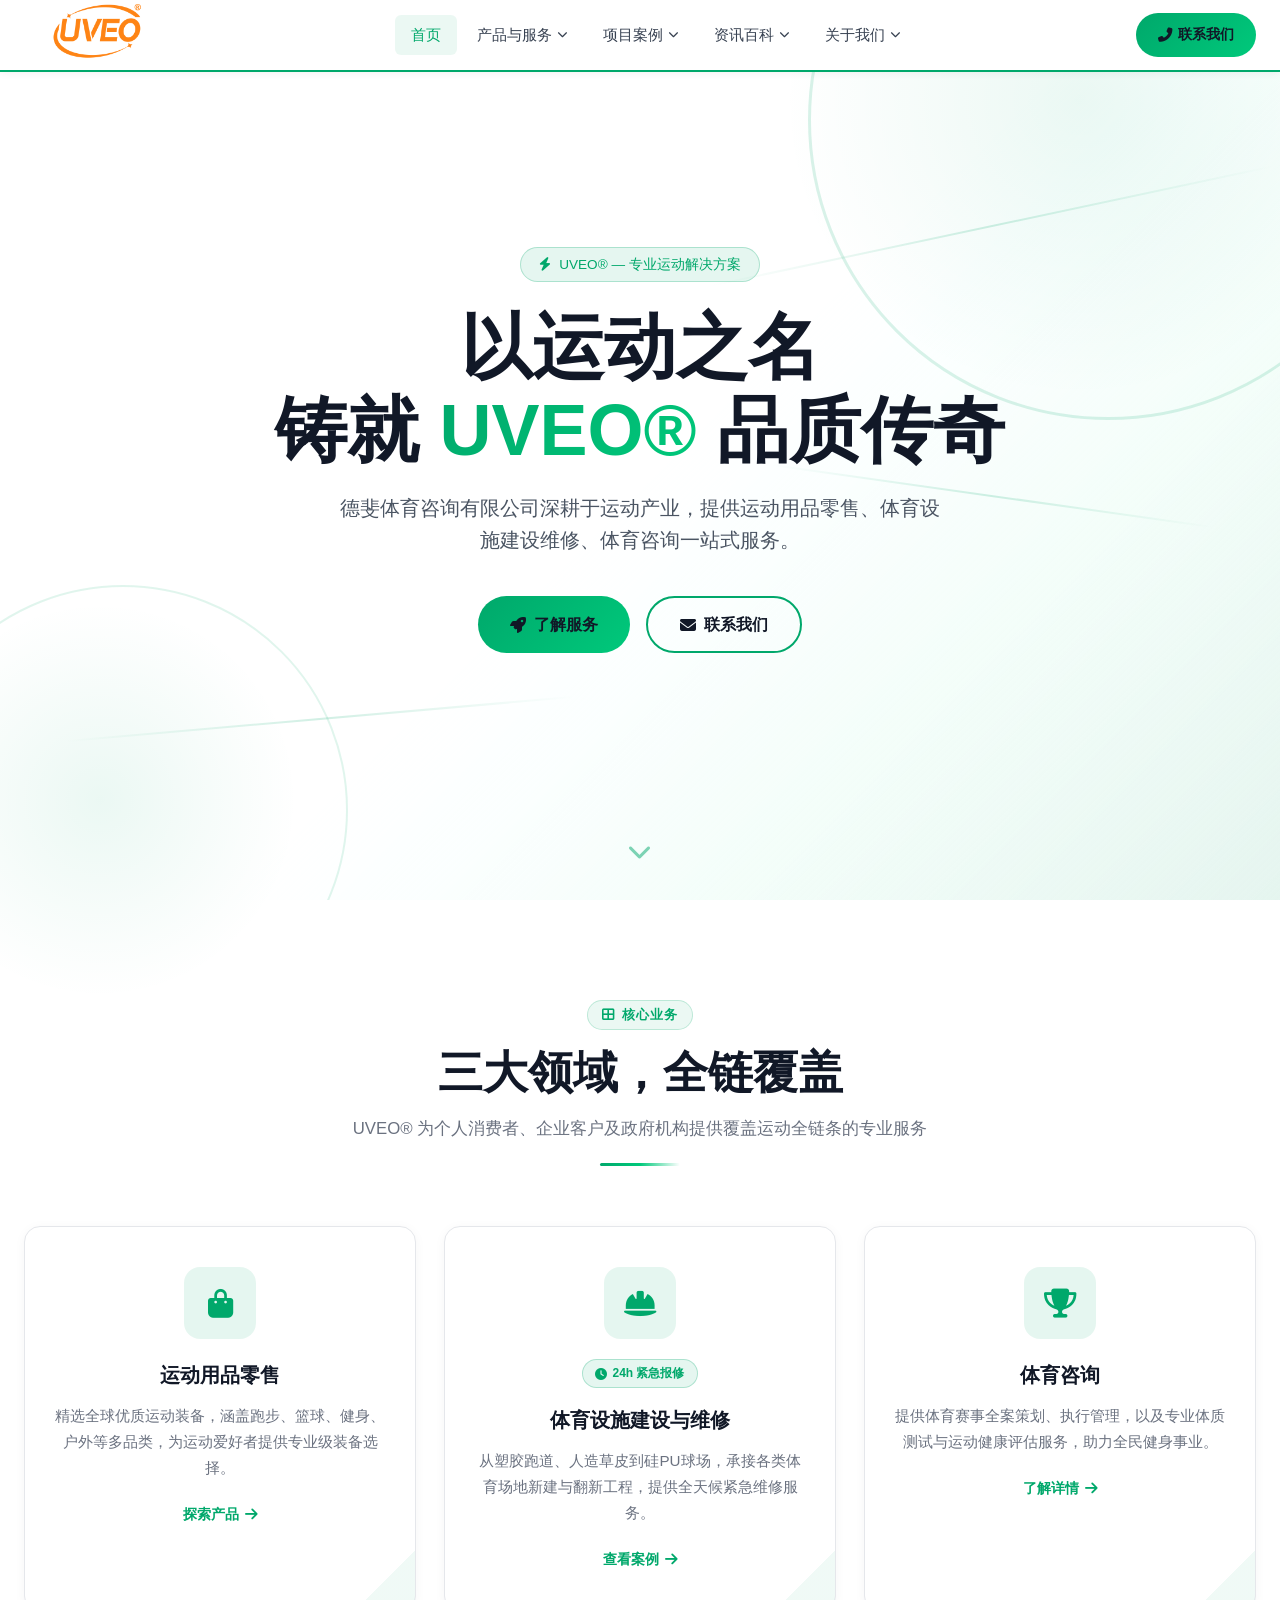
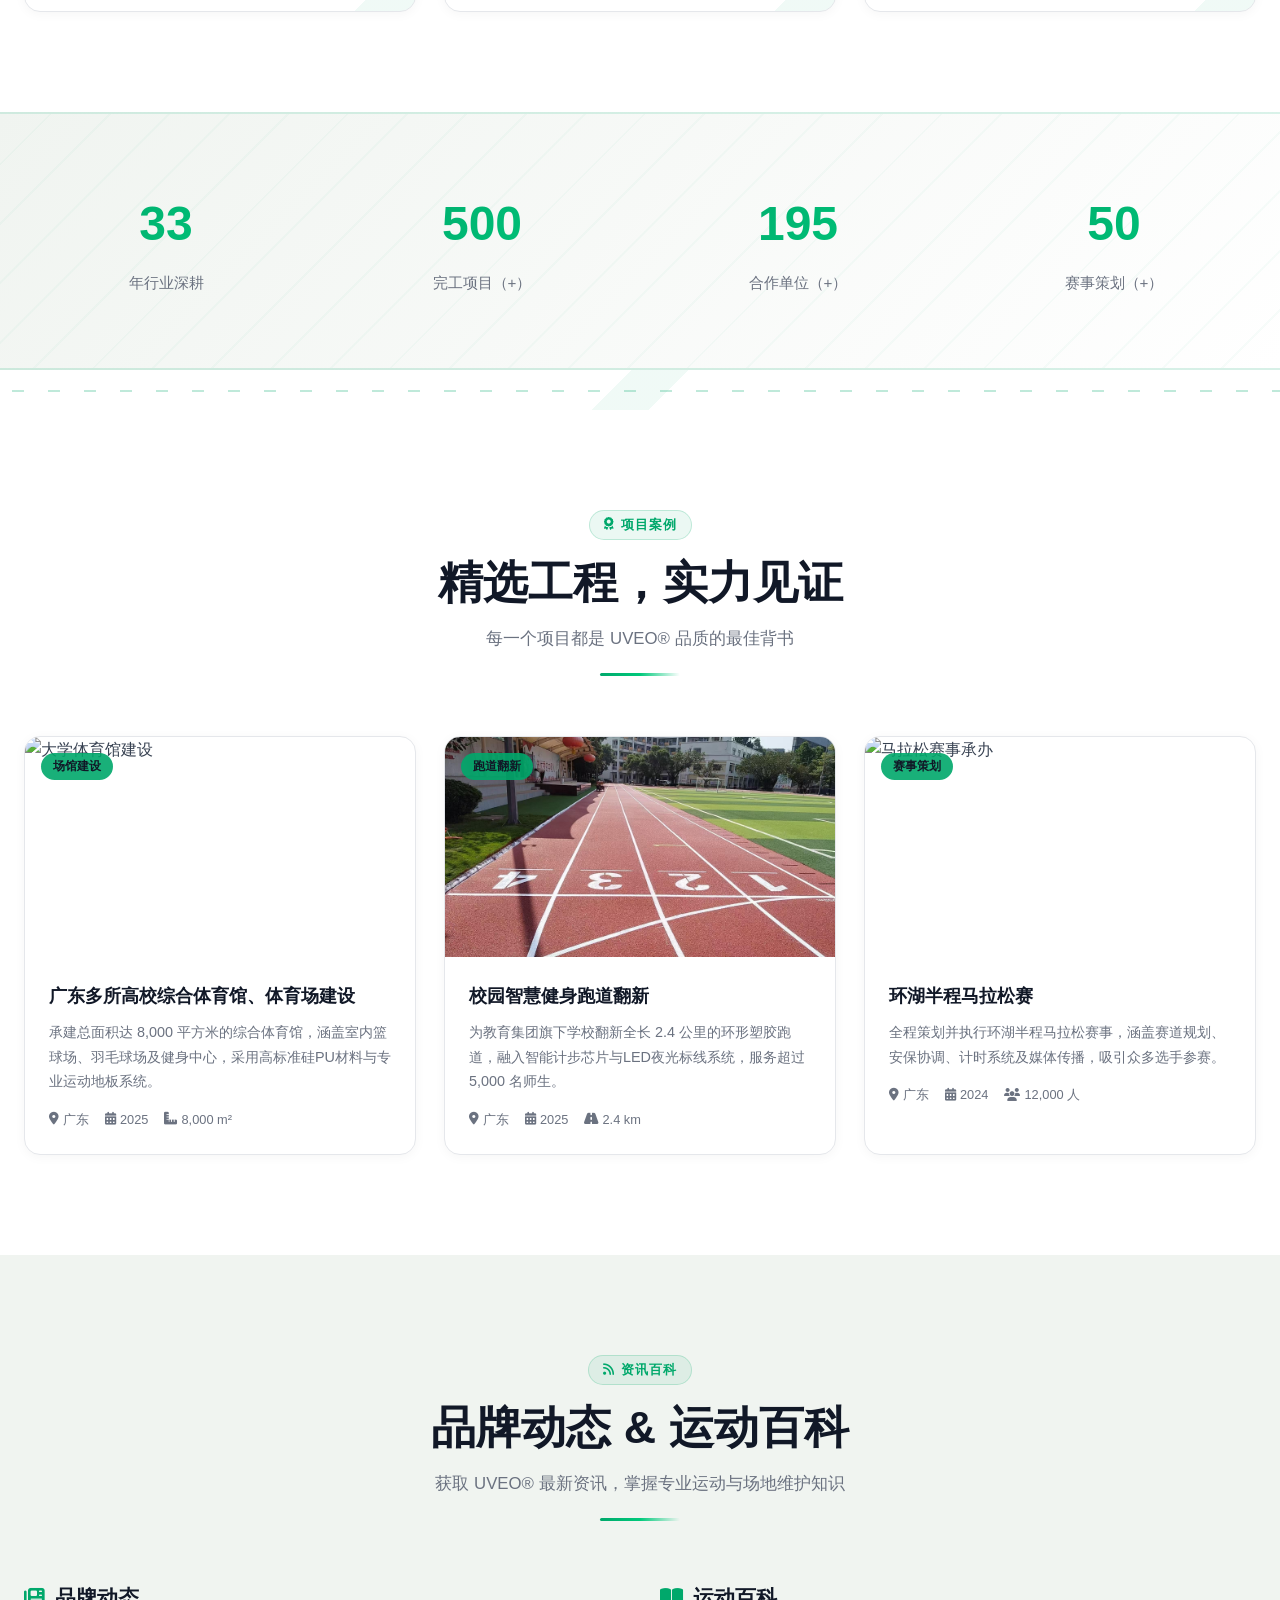
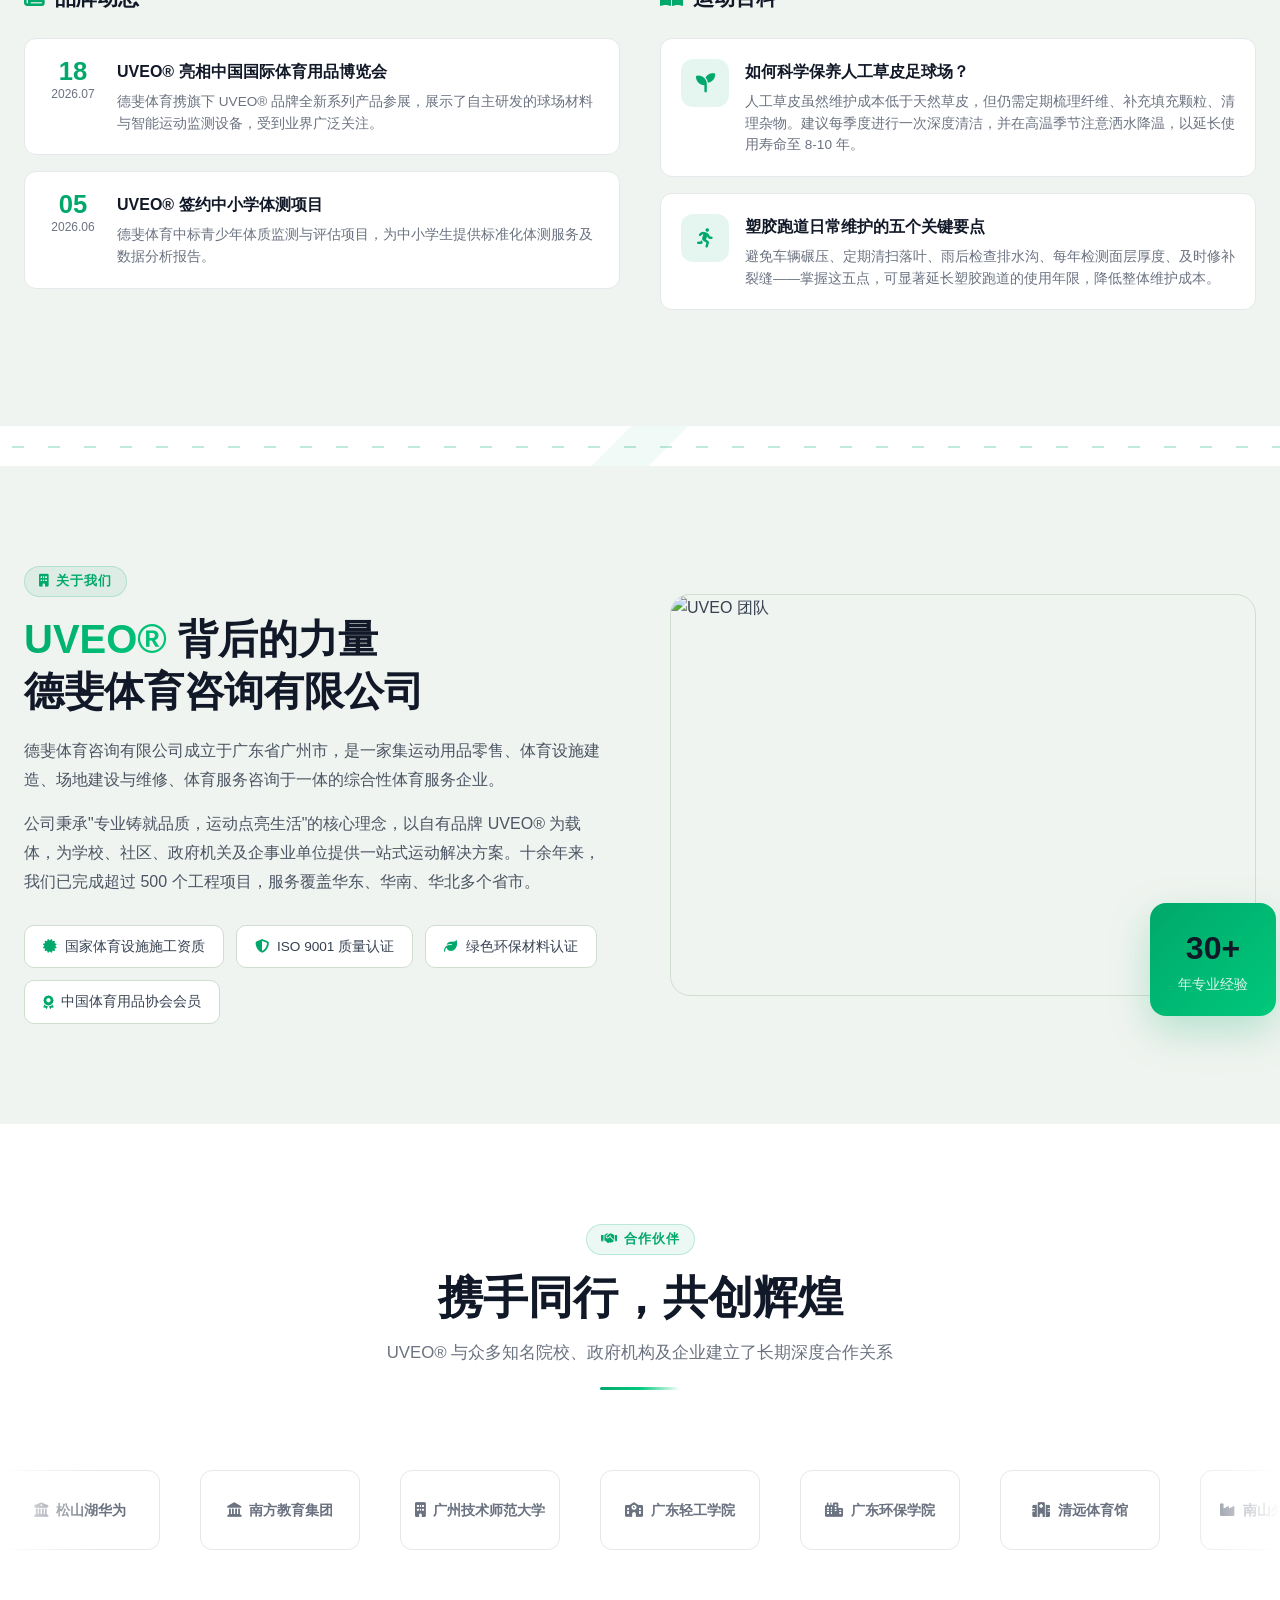
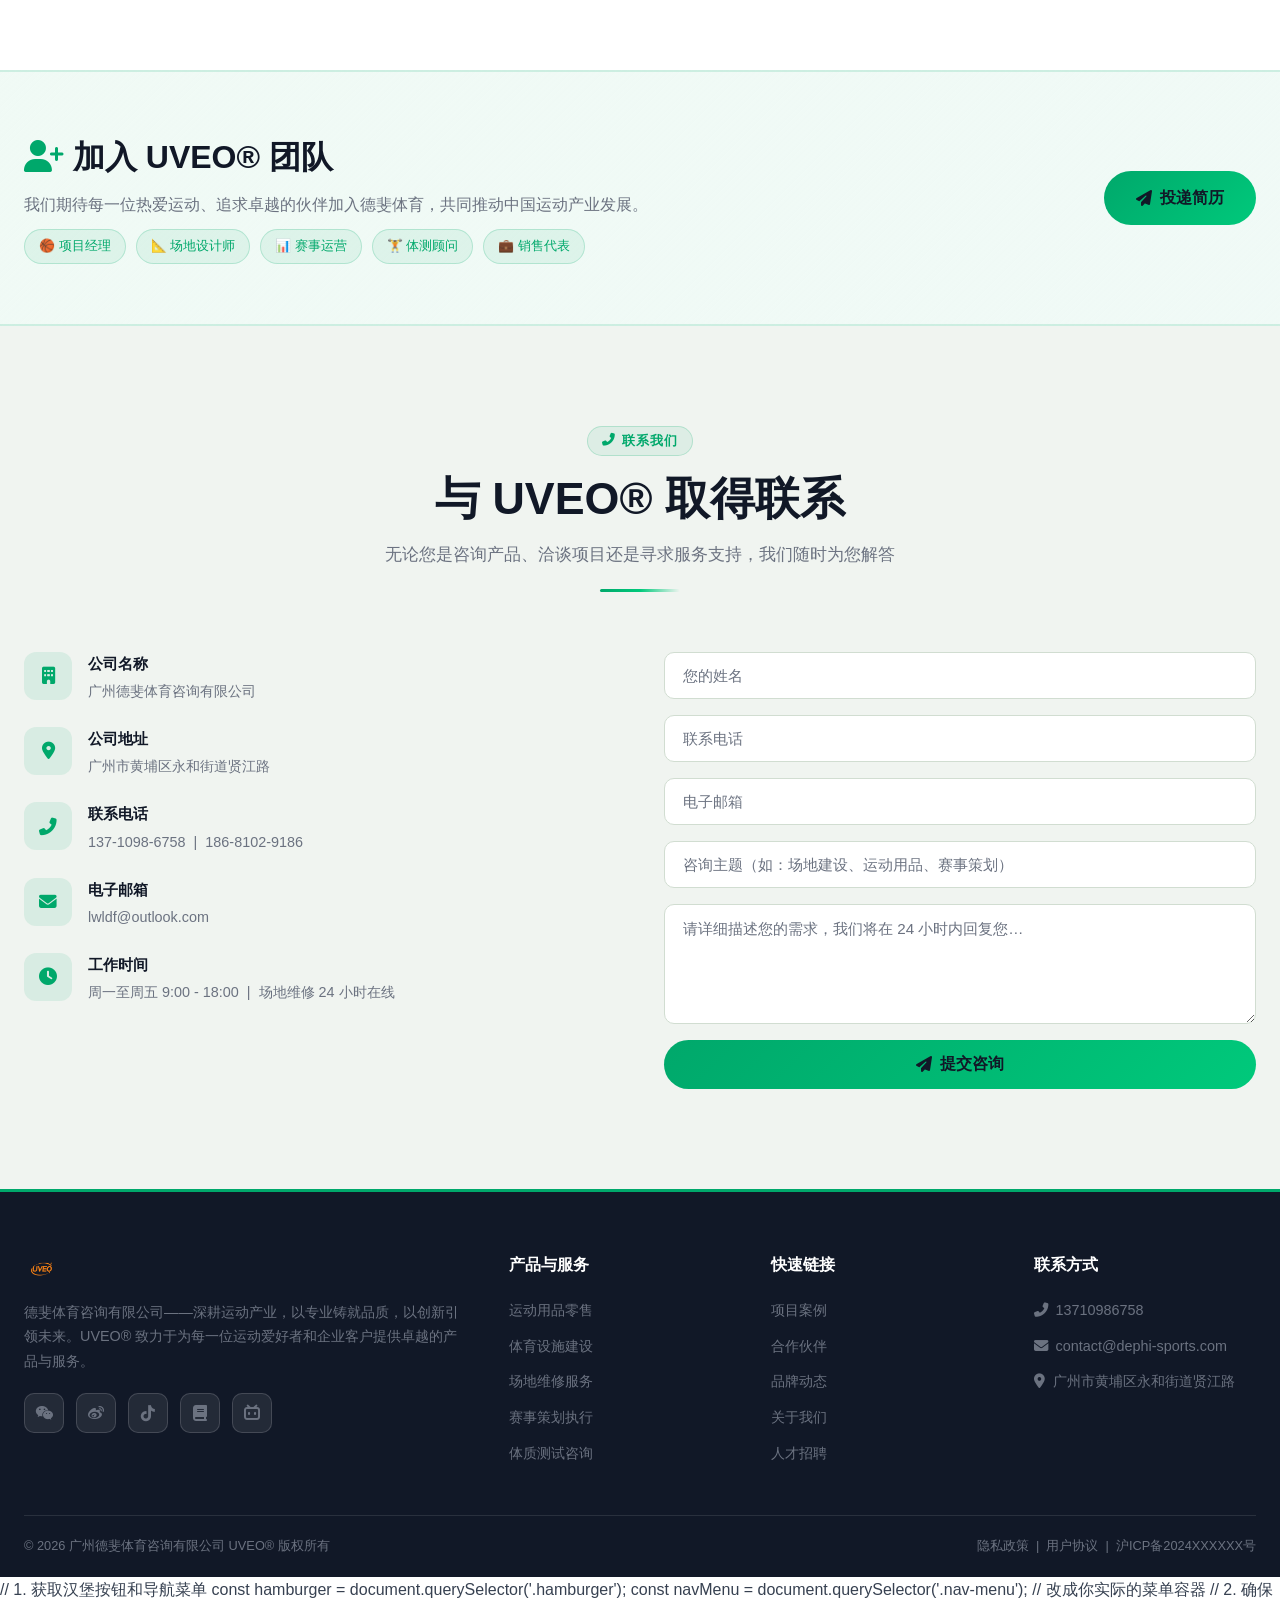
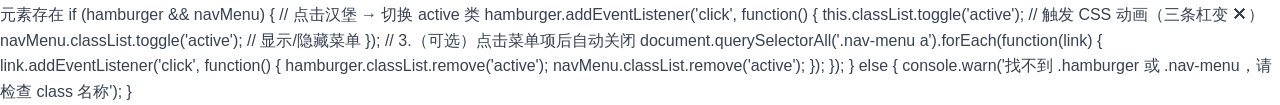
==== commit 1ad77608: "Add files via upload" ====
--- a/index(1).html
+++ b/index(1).html
@@ -289,7 +289,6 @@
       display: flex;
       align-items: center;
       justify-content: center;
-      overflow: auto;
       background: #ffffff;
     }
 
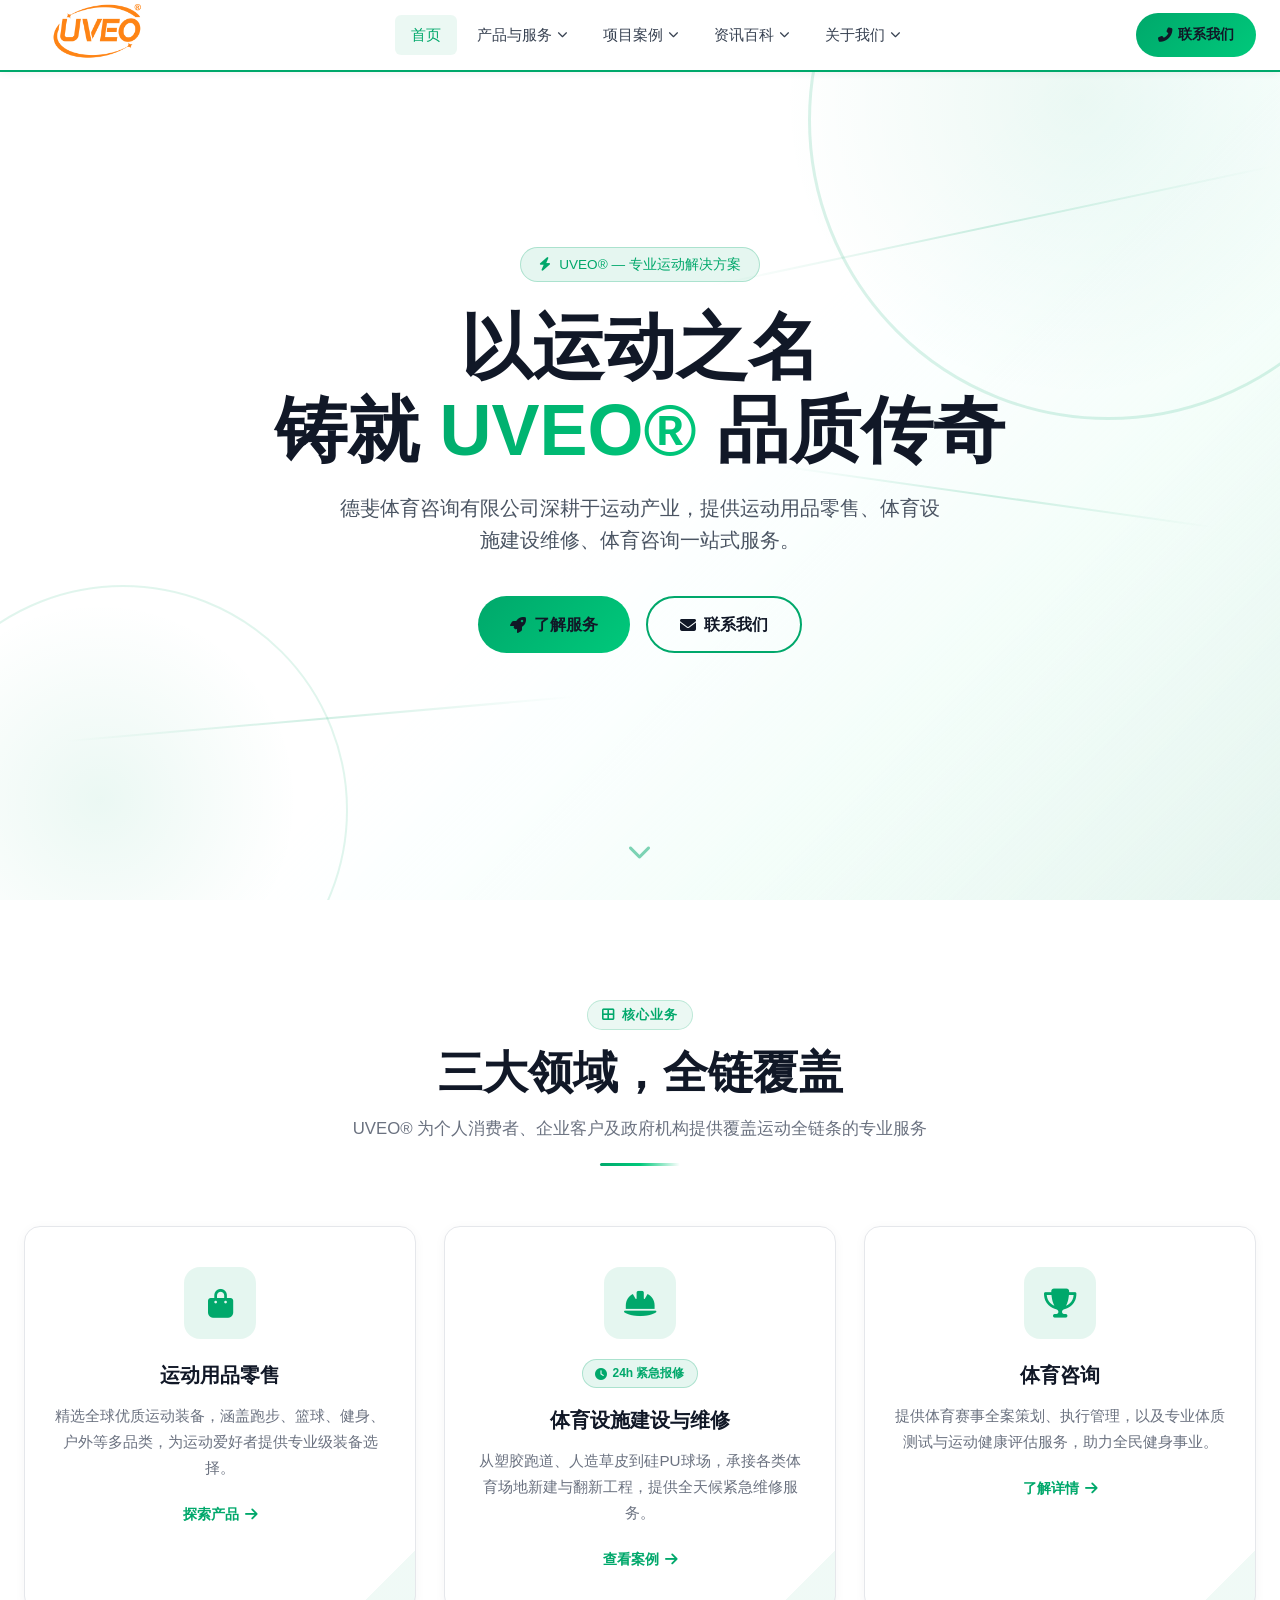
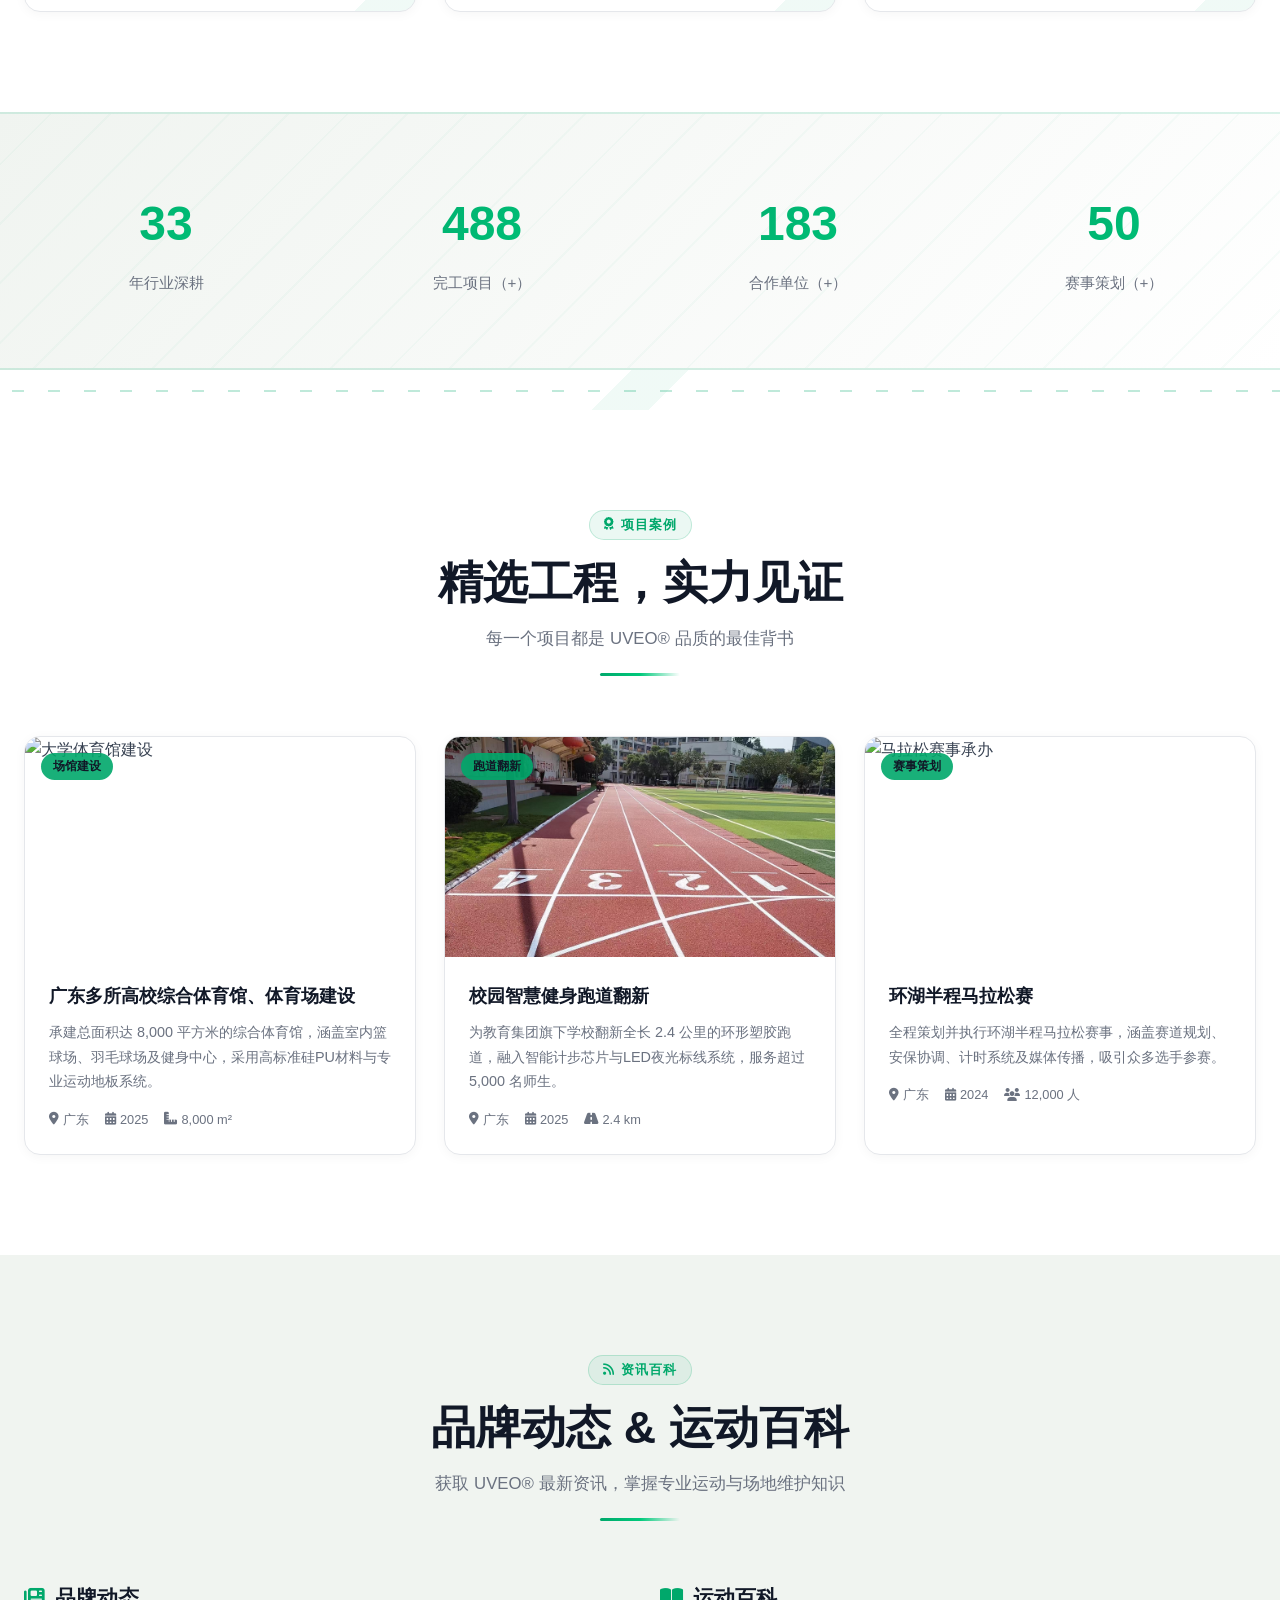
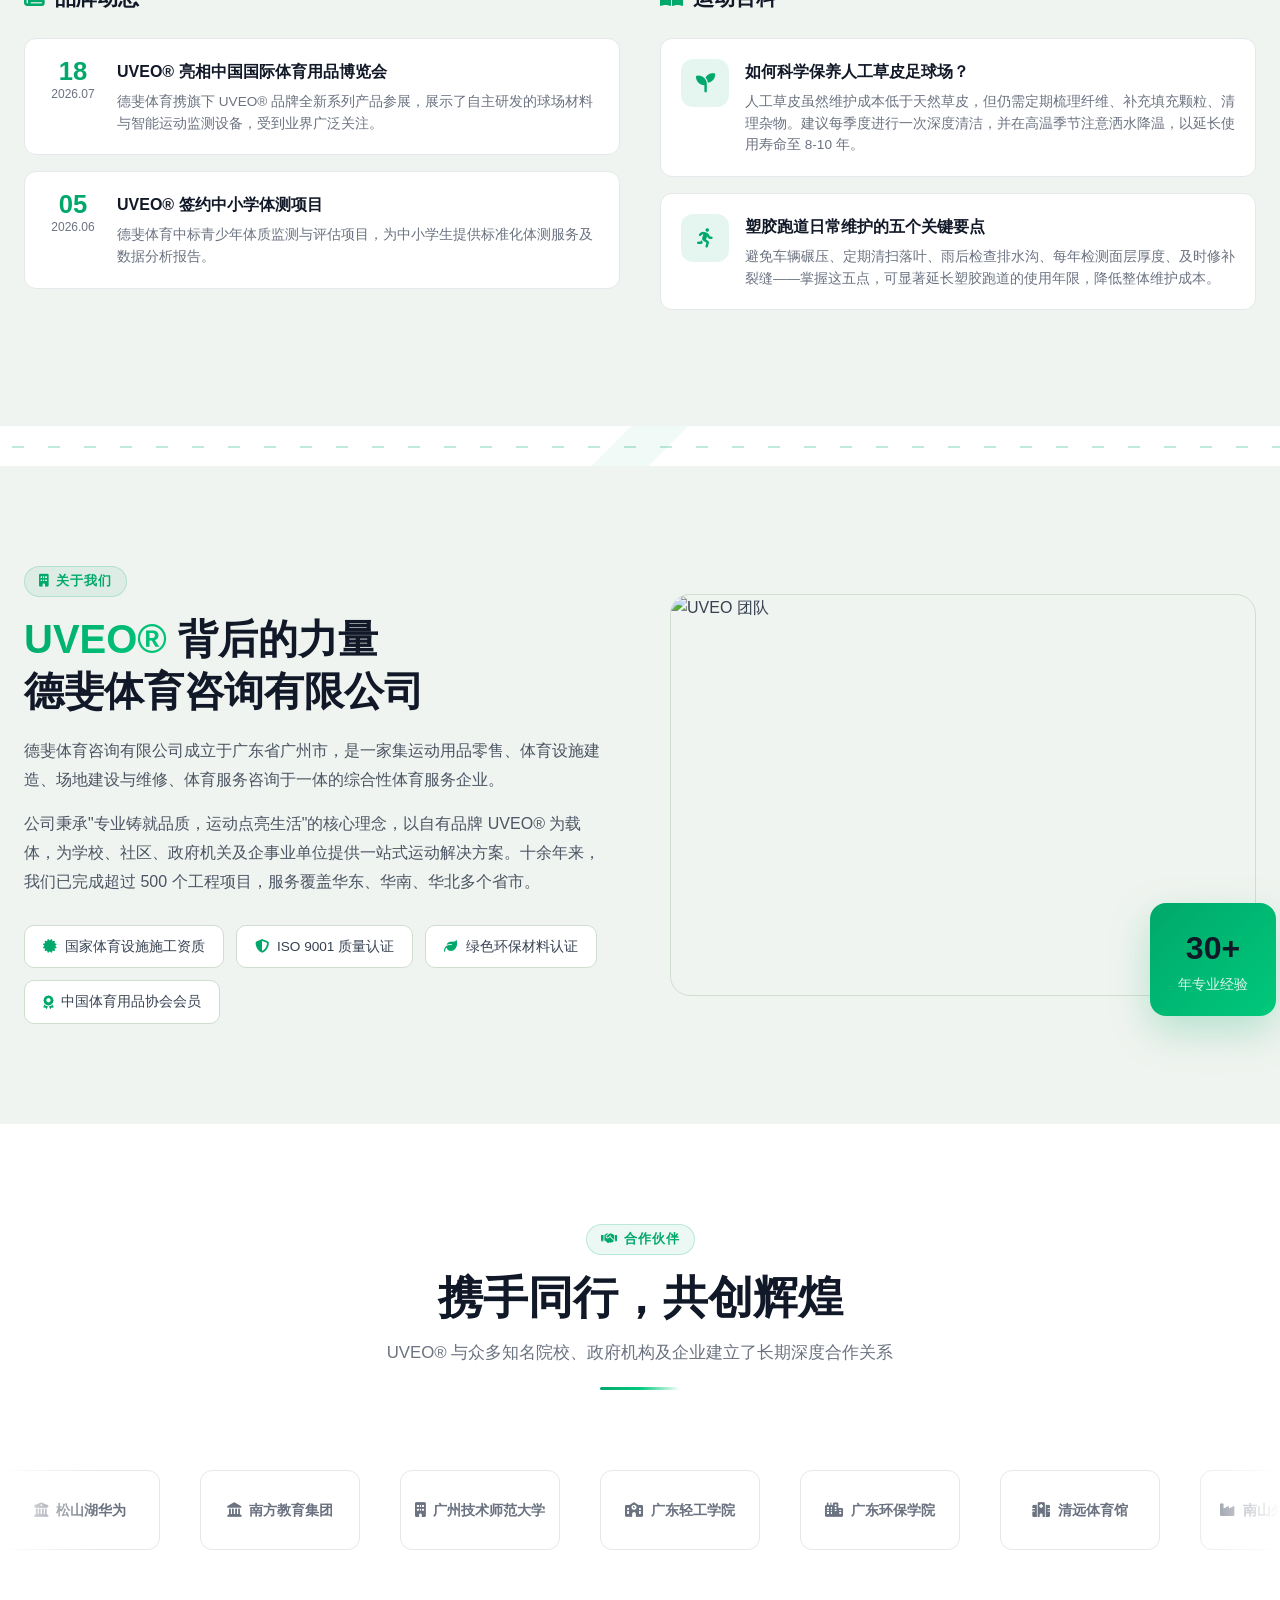
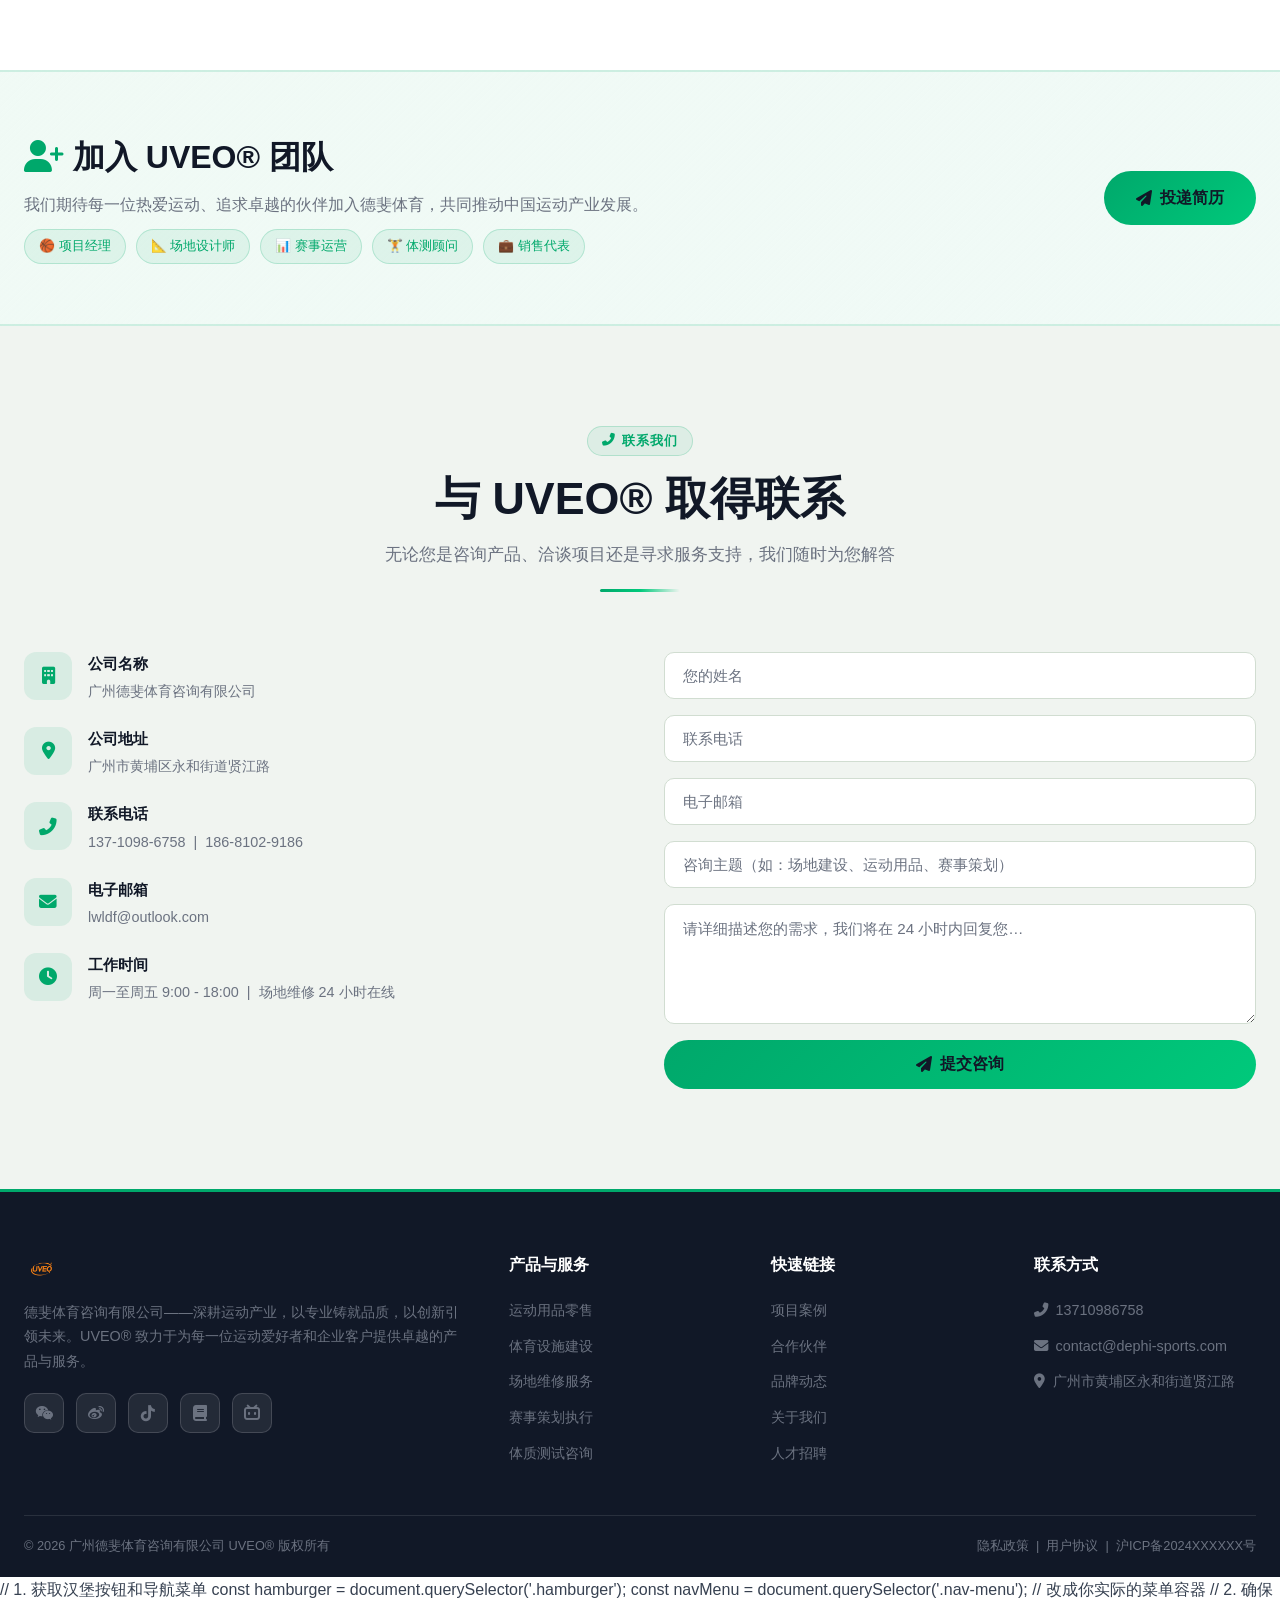
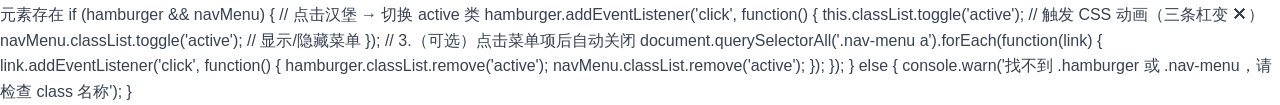
==== commit 6b597753: "Add files via upload" ====
--- a/index(1).html
+++ b/index(1).html
@@ -289,6 +289,7 @@
       display: flex;
       align-items: center;
       justify-content: center;
+      overflow: hidden;
       background: #ffffff;
     }
 
@@ -1385,6 +1386,7 @@
         overflow-y: auto;
         transform: translateX(100%);
         transition: transform var(--transition-base);
+        z-index: 9999;   /* 👈 加上这一行，确保在首页上方 */
       }
 
       .nav-menu.open {
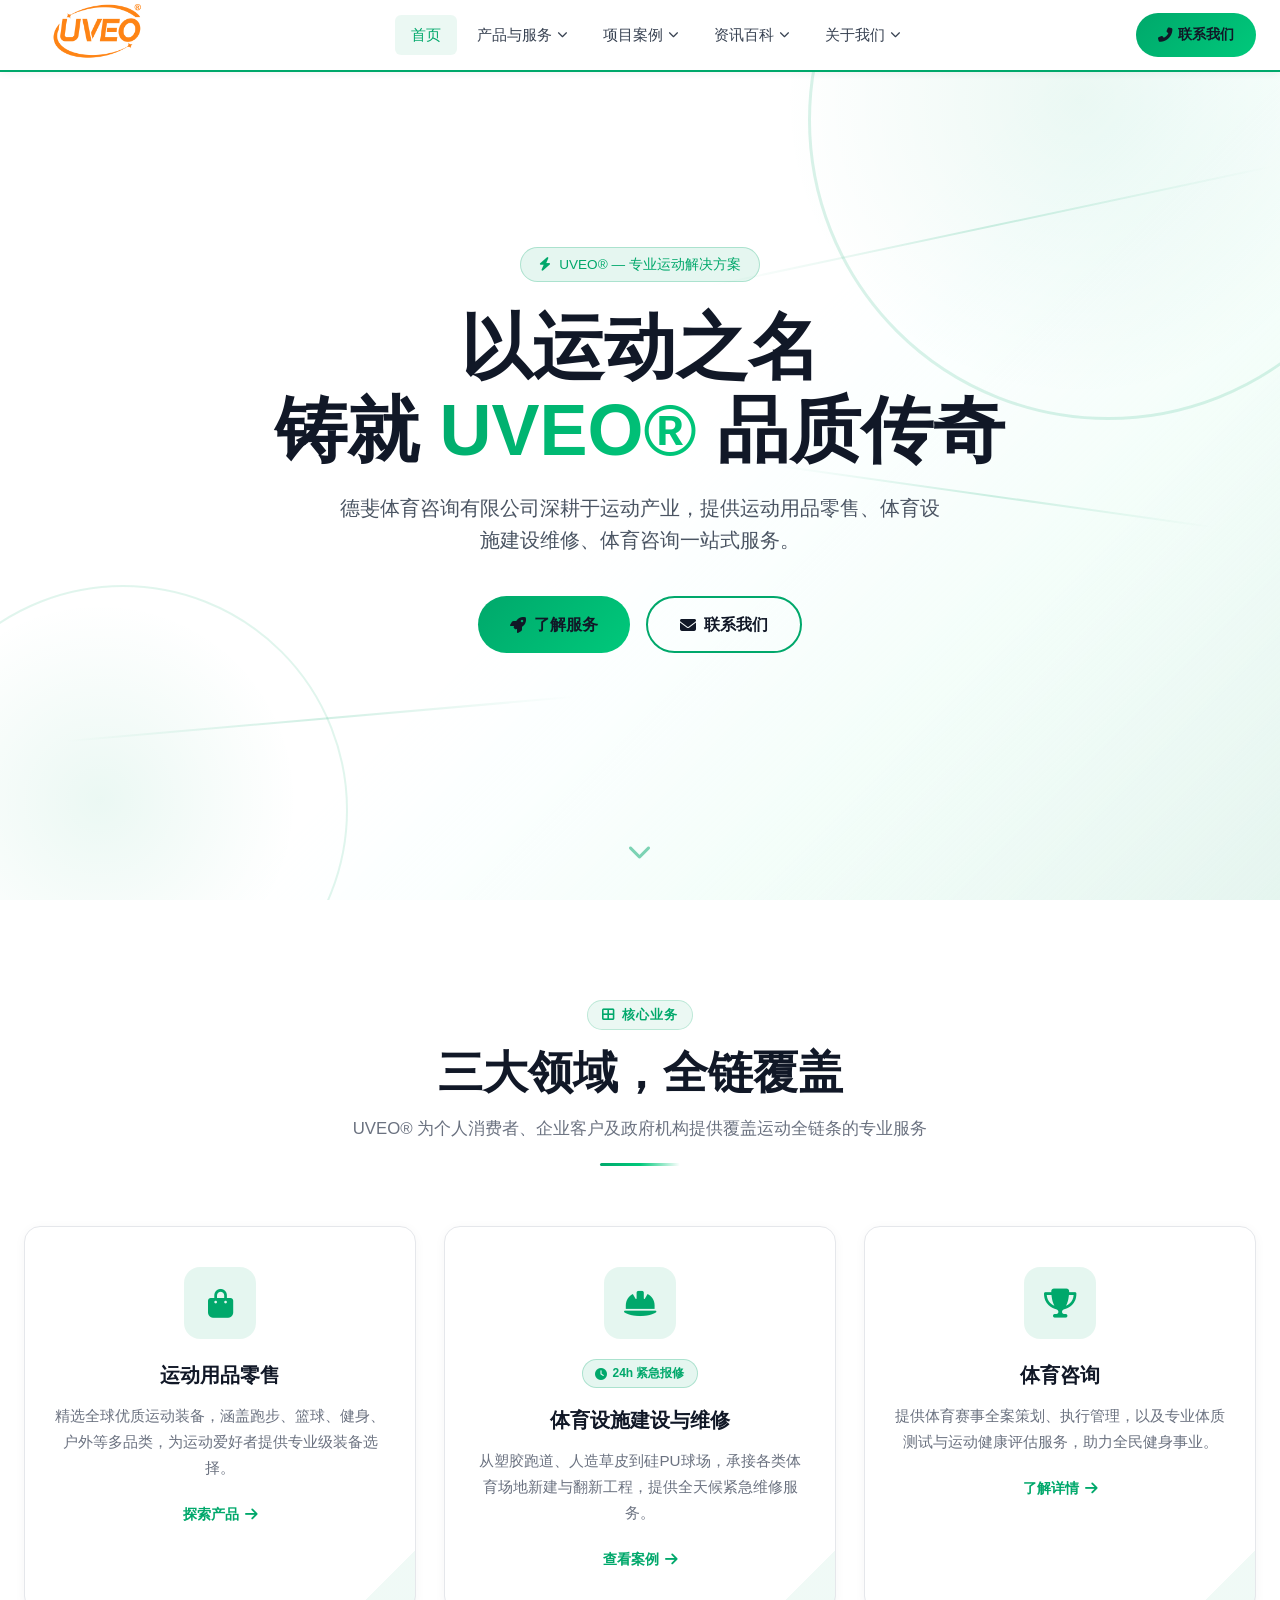
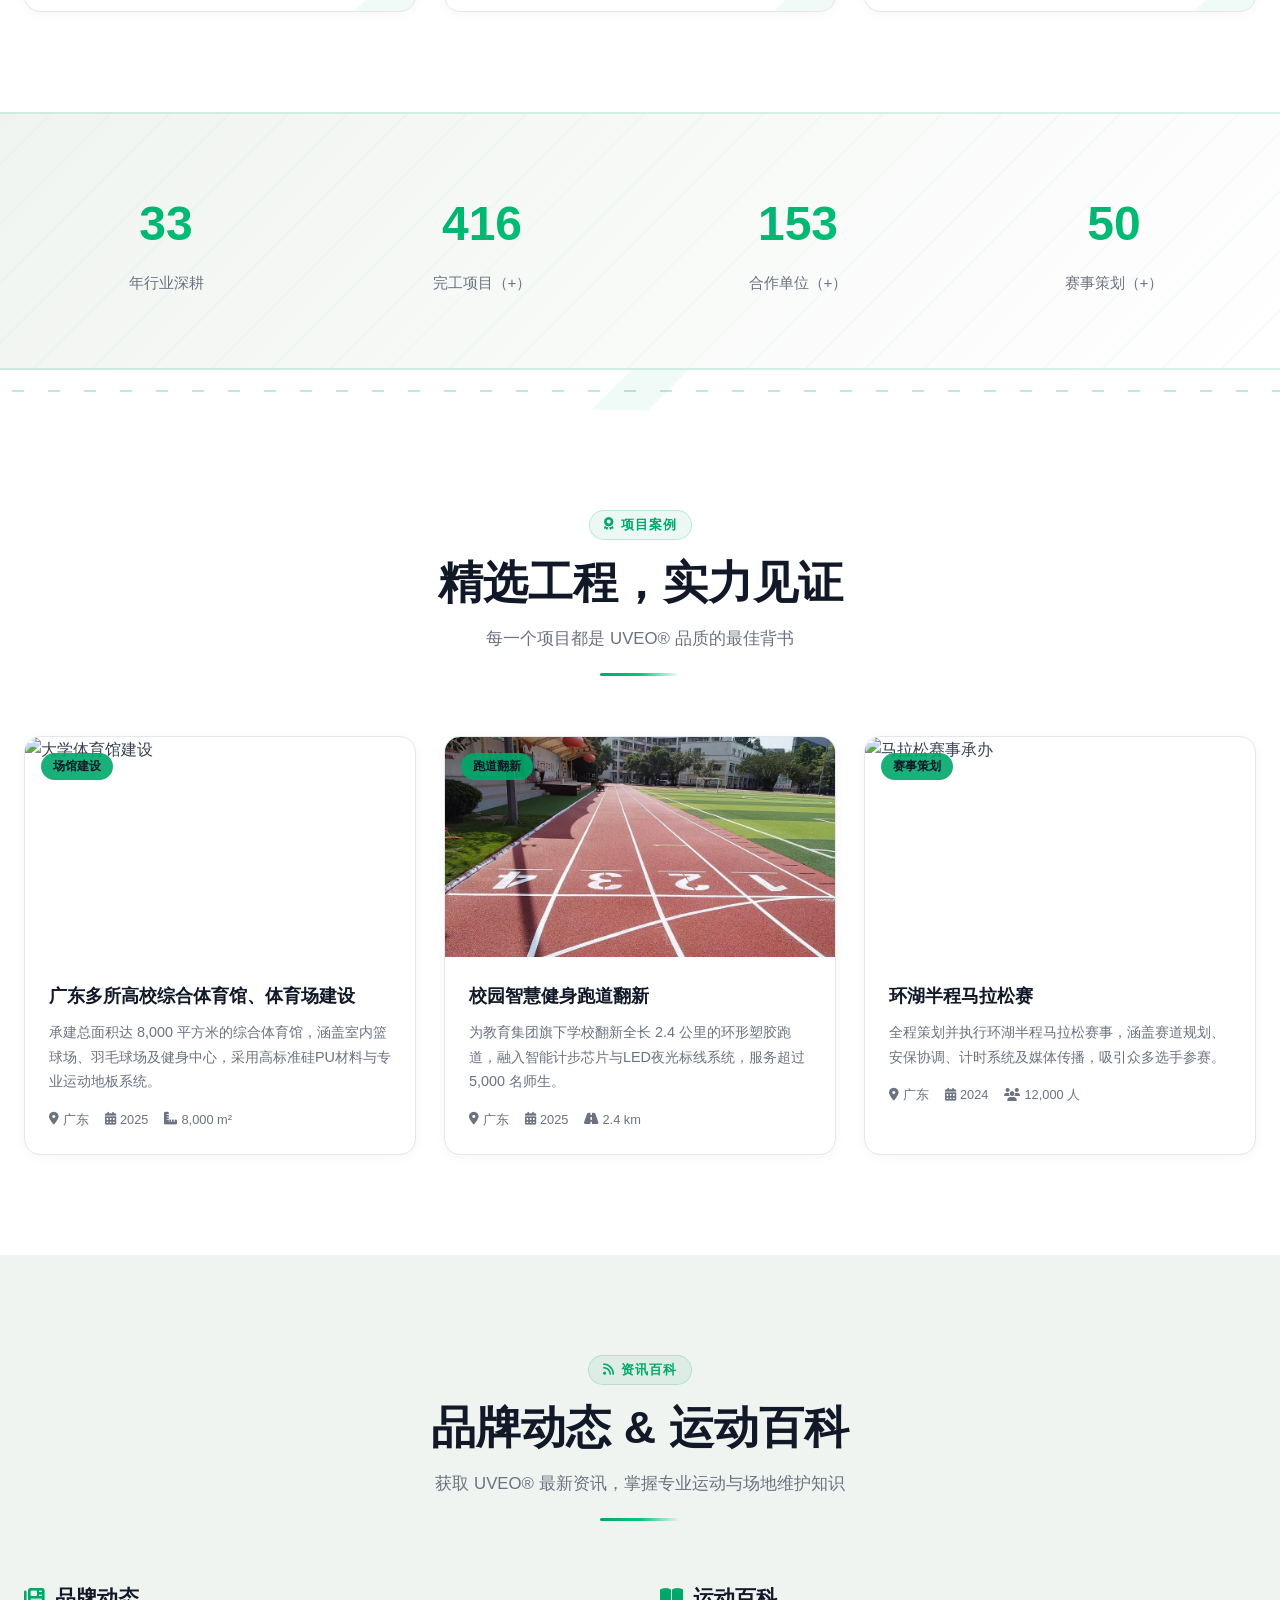
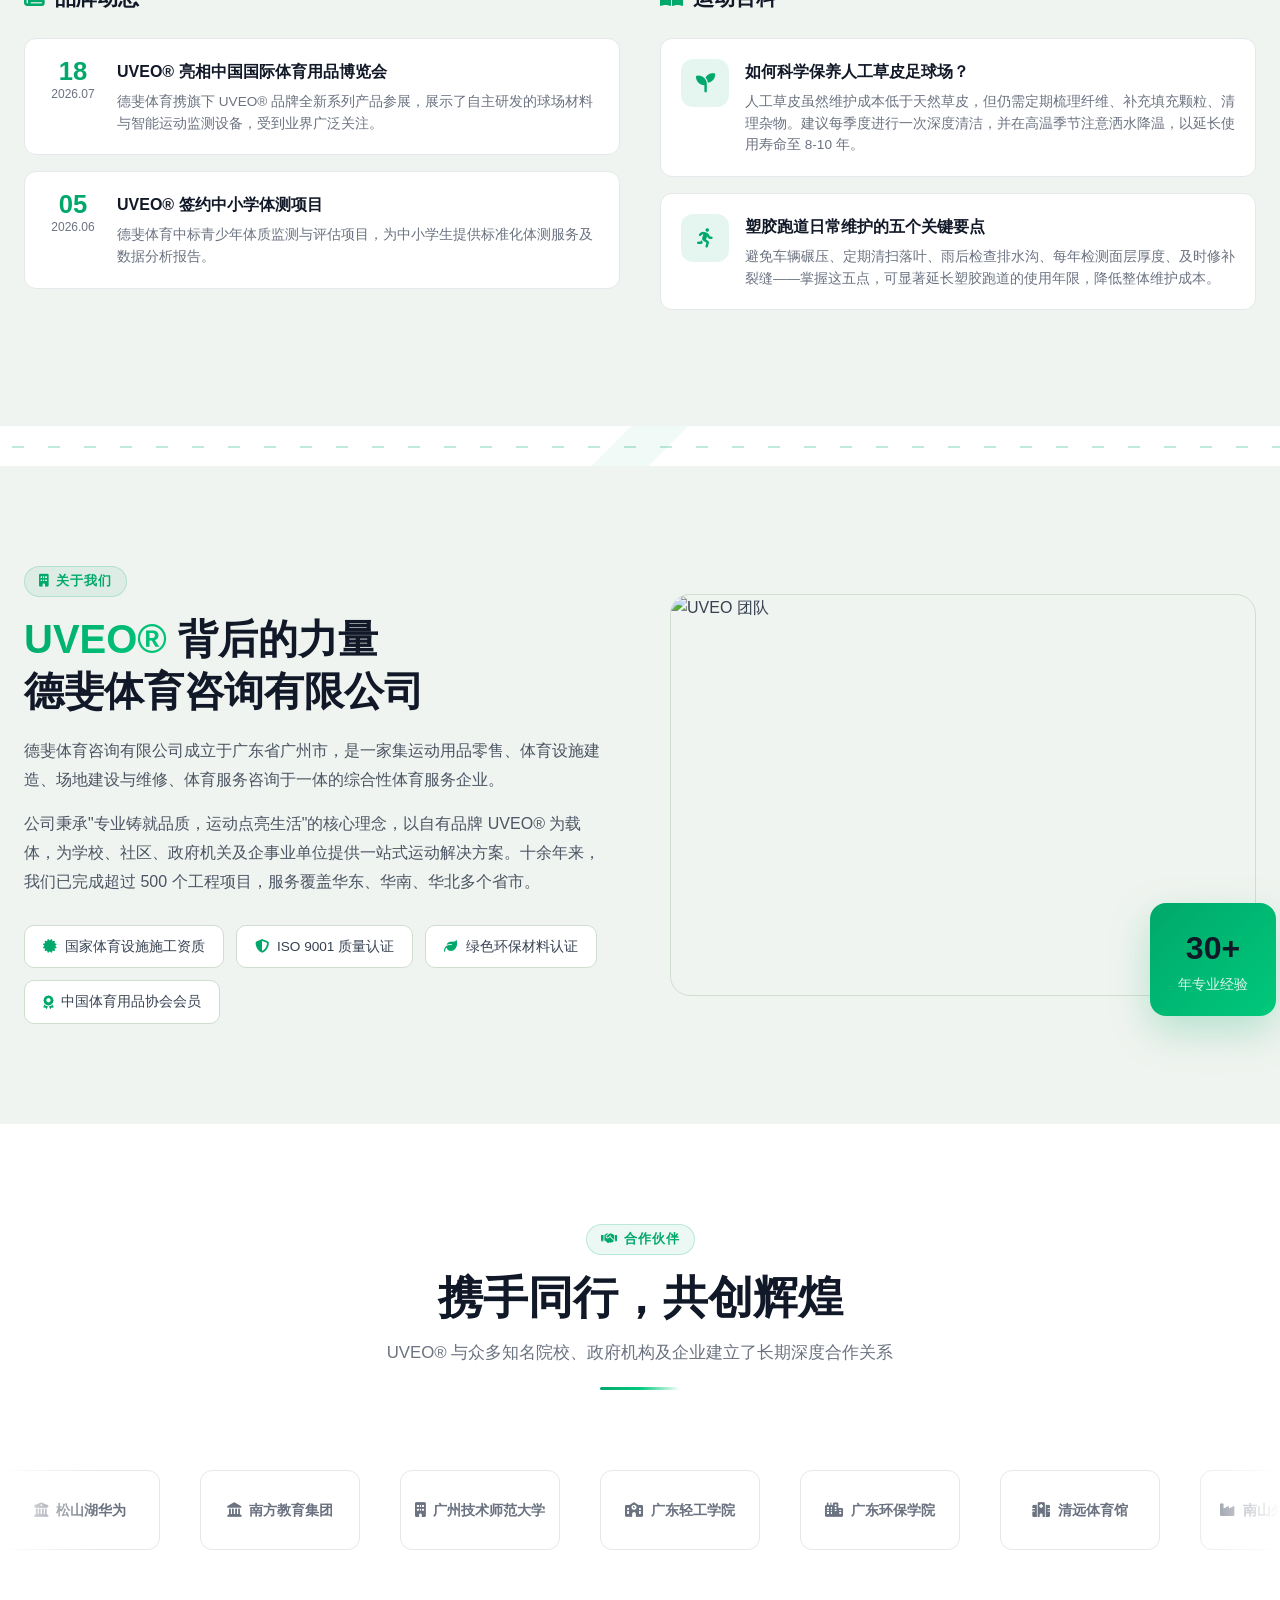
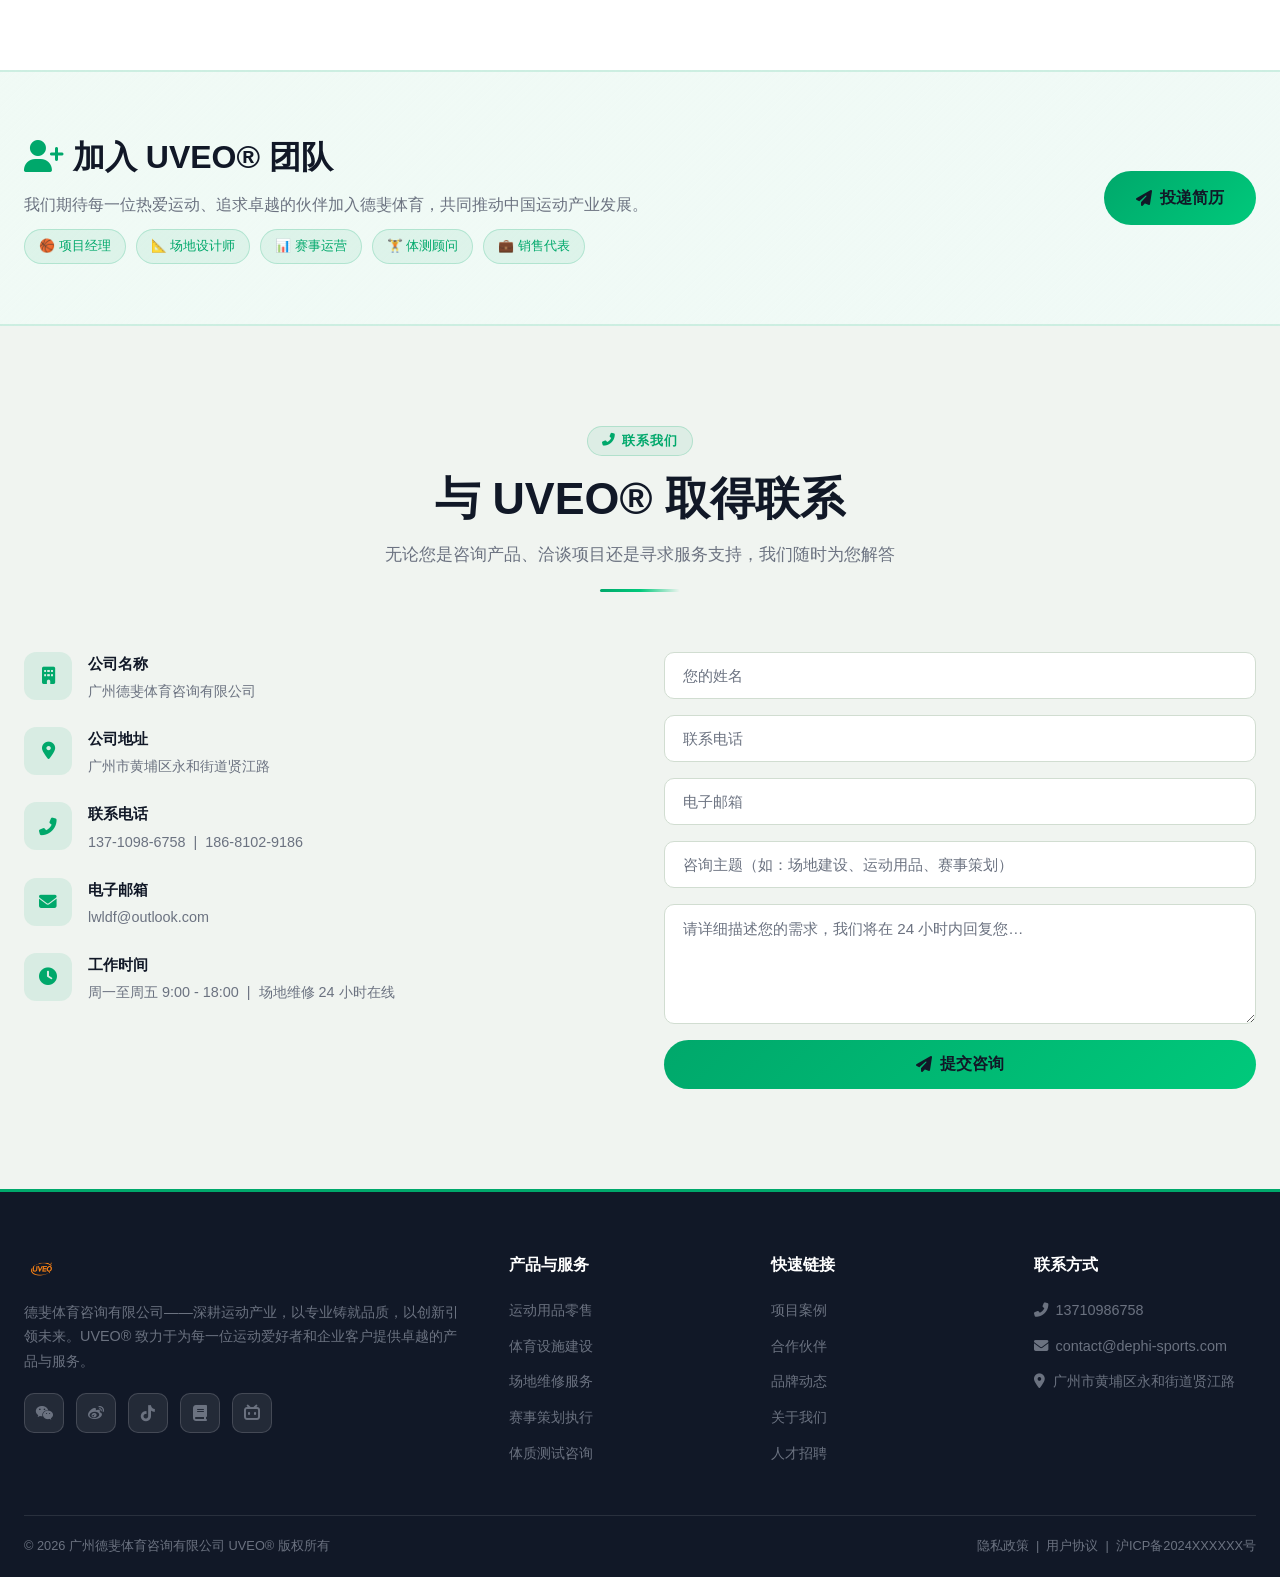
==== commit c9b0141a: "Add files via upload" ====
--- a/index(1).html
+++ b/index(1).html
@@ -1386,7 +1386,6 @@
         overflow-y: auto;
         transform: translateX(100%);
         transition: transform var(--transition-base);
-        z-index: 9999;   /* 👈 加上这一行，确保在首页上方 */
       }
 
       .nav-menu.open {
@@ -2323,28 +2322,5 @@
       });
     });
   </script>
- // 1. 获取汉堡按钮和导航菜单
-  const hamburger = document.querySelector('.hamburger');
-  const navMenu = document.querySelector('.nav-menu');   // 改成你实际的菜单容器
-
-  // 2. 确保元素存在
-  if (hamburger && navMenu) {
-    // 点击汉堡 → 切换 active 类
-    hamburger.addEventListener('click', function() {
-      this.classList.toggle('active');    // 触发 CSS 动画（三条杠变 ✕）
-      navMenu.classList.toggle('active'); // 显示/隐藏菜单
-    });
-
-    // 3.（可选）点击菜单项后自动关闭
-    document.querySelectorAll('.nav-menu a').forEach(function(link) {
-      link.addEventListener('click', function() {
-        hamburger.classList.remove('active');
-        navMenu.classList.remove('active');
-      });
-    });
-  } else {
-    console.warn('找不到 .hamburger 或 .nav-menu，请检查 class 名称');
-  }
-</script>
 </body>
 </html>
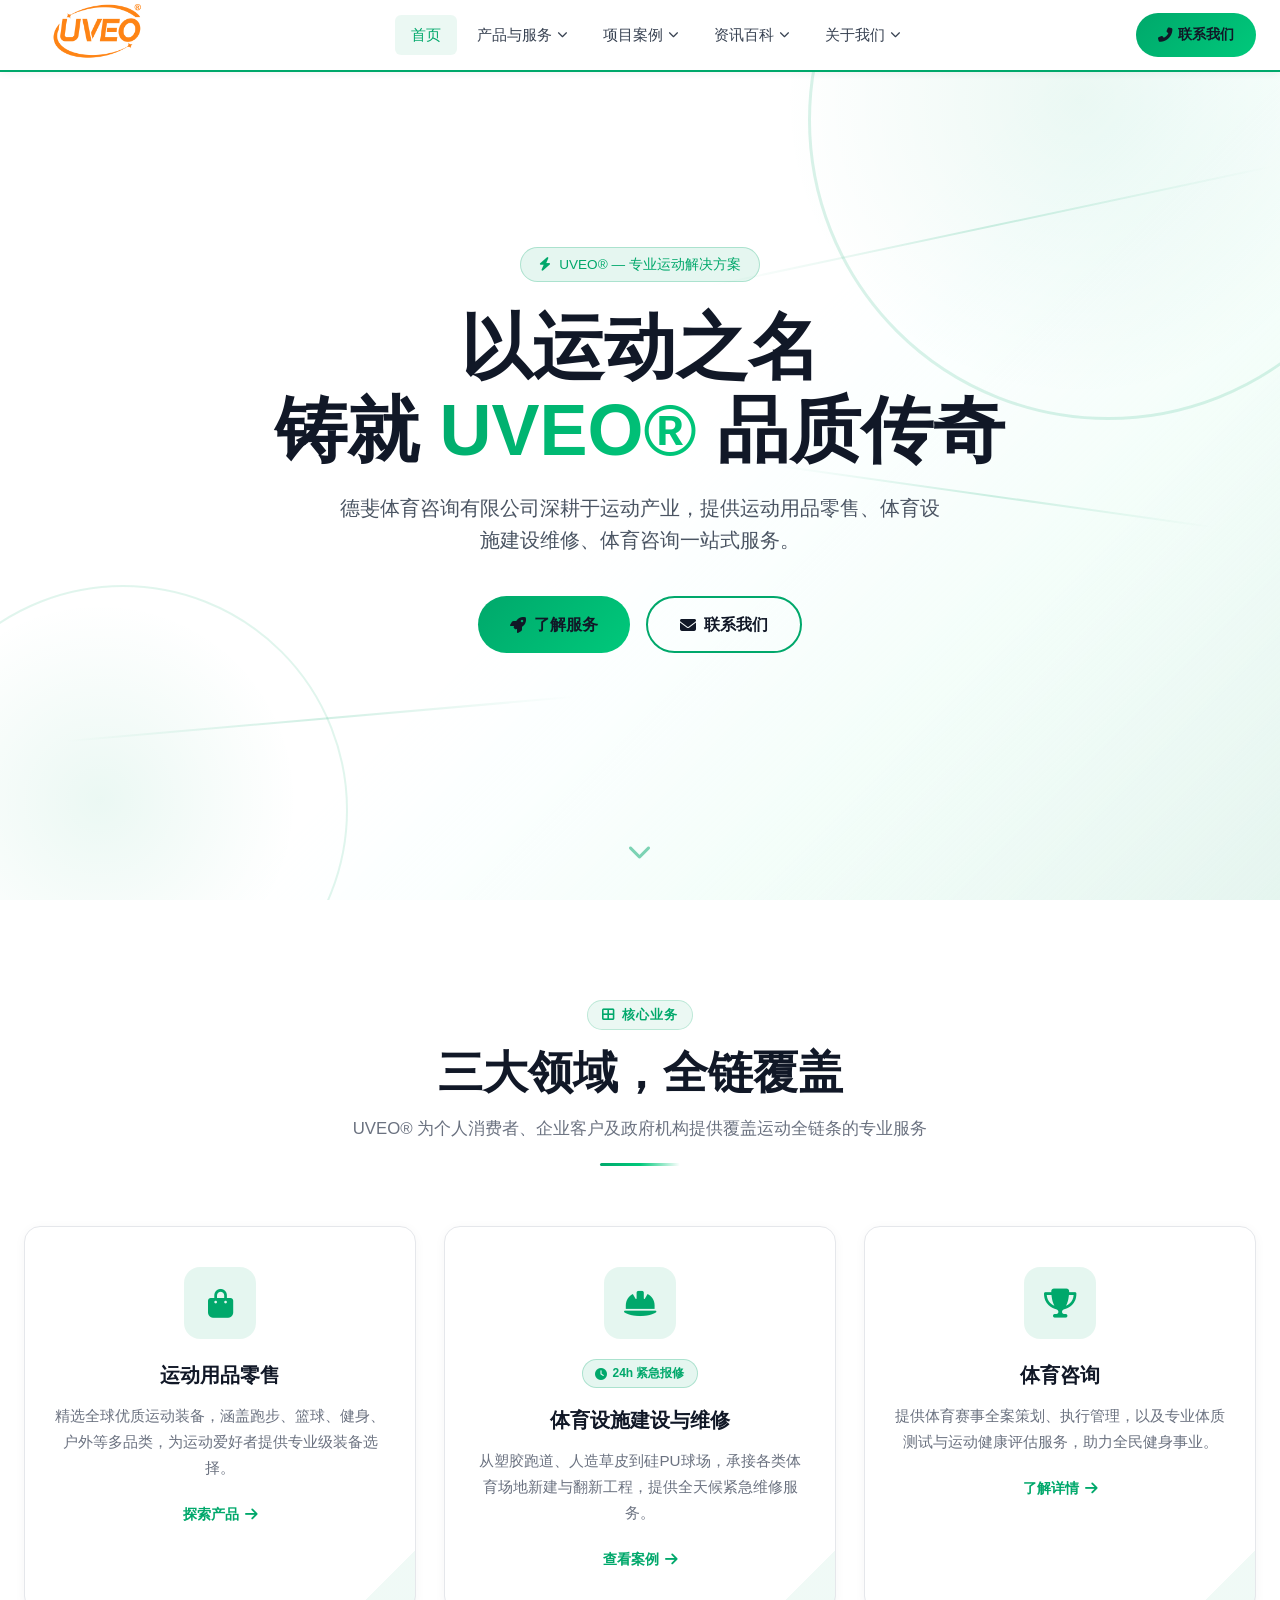
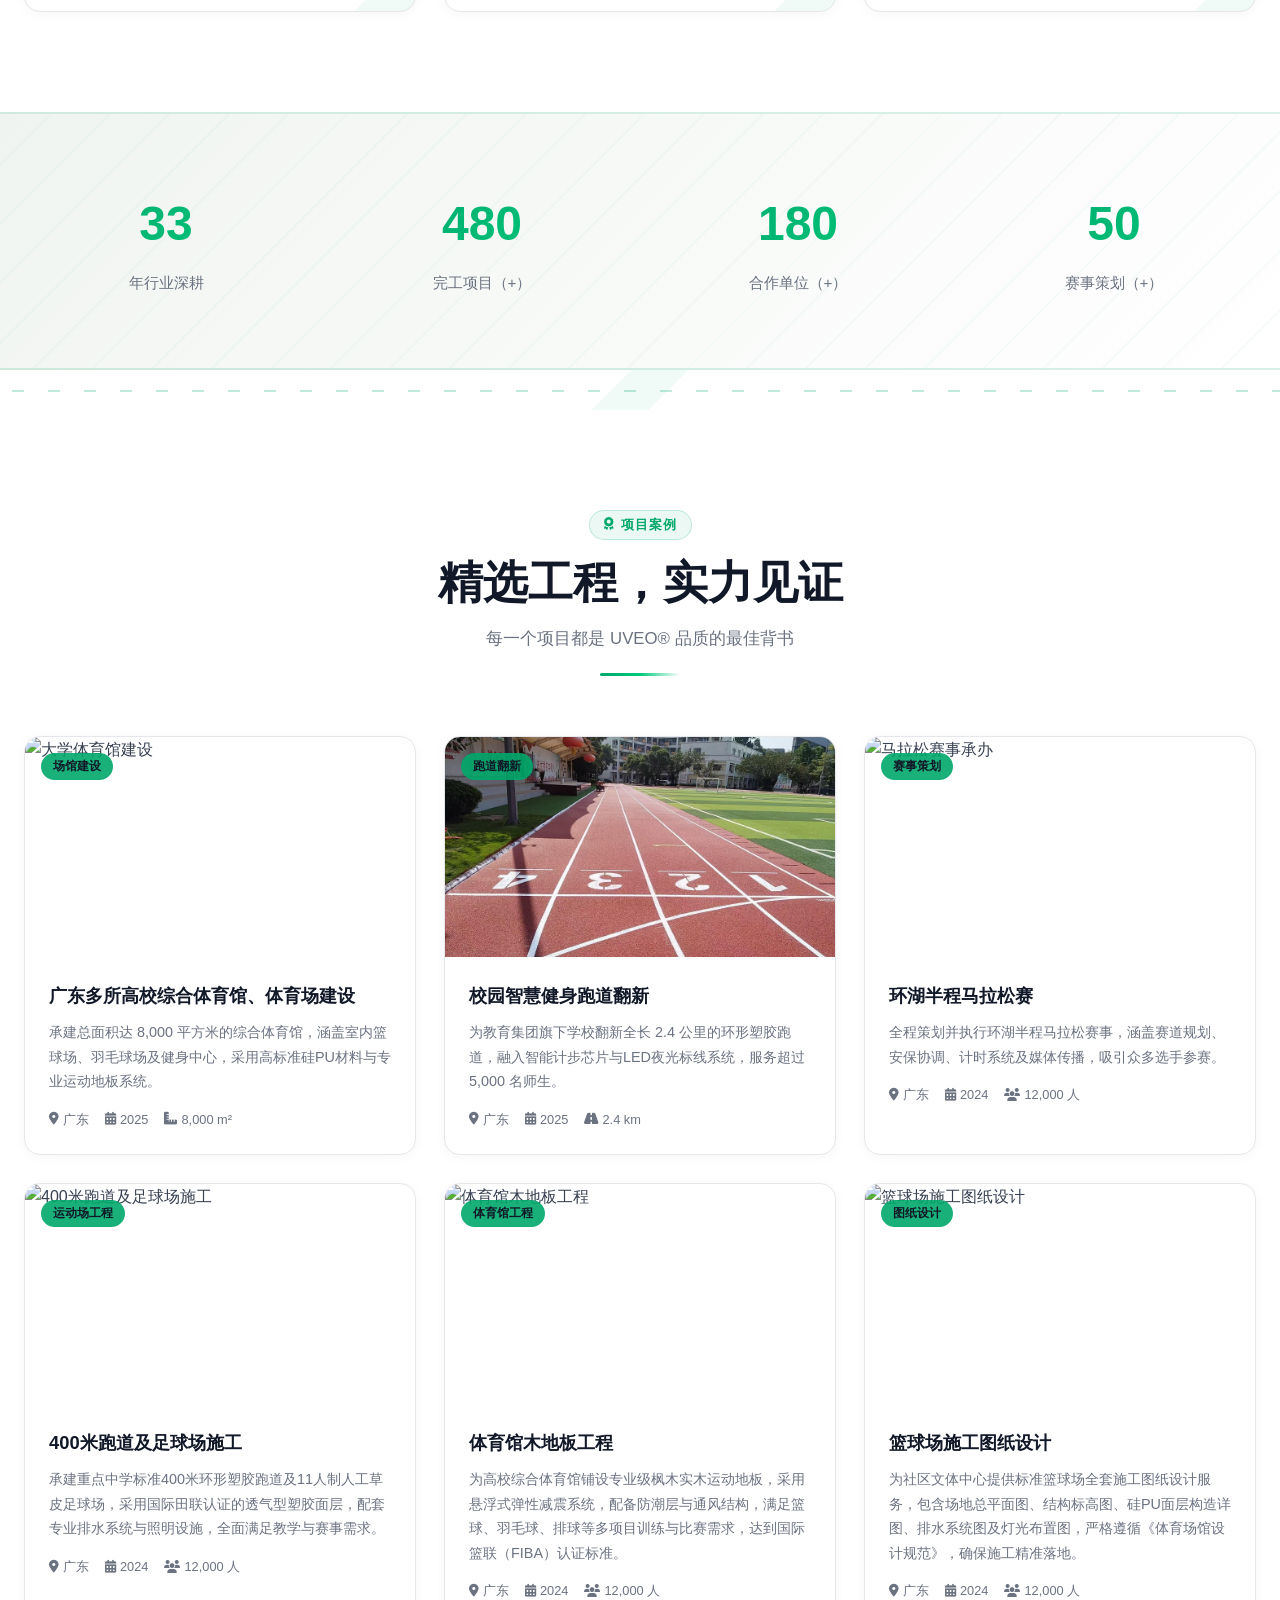
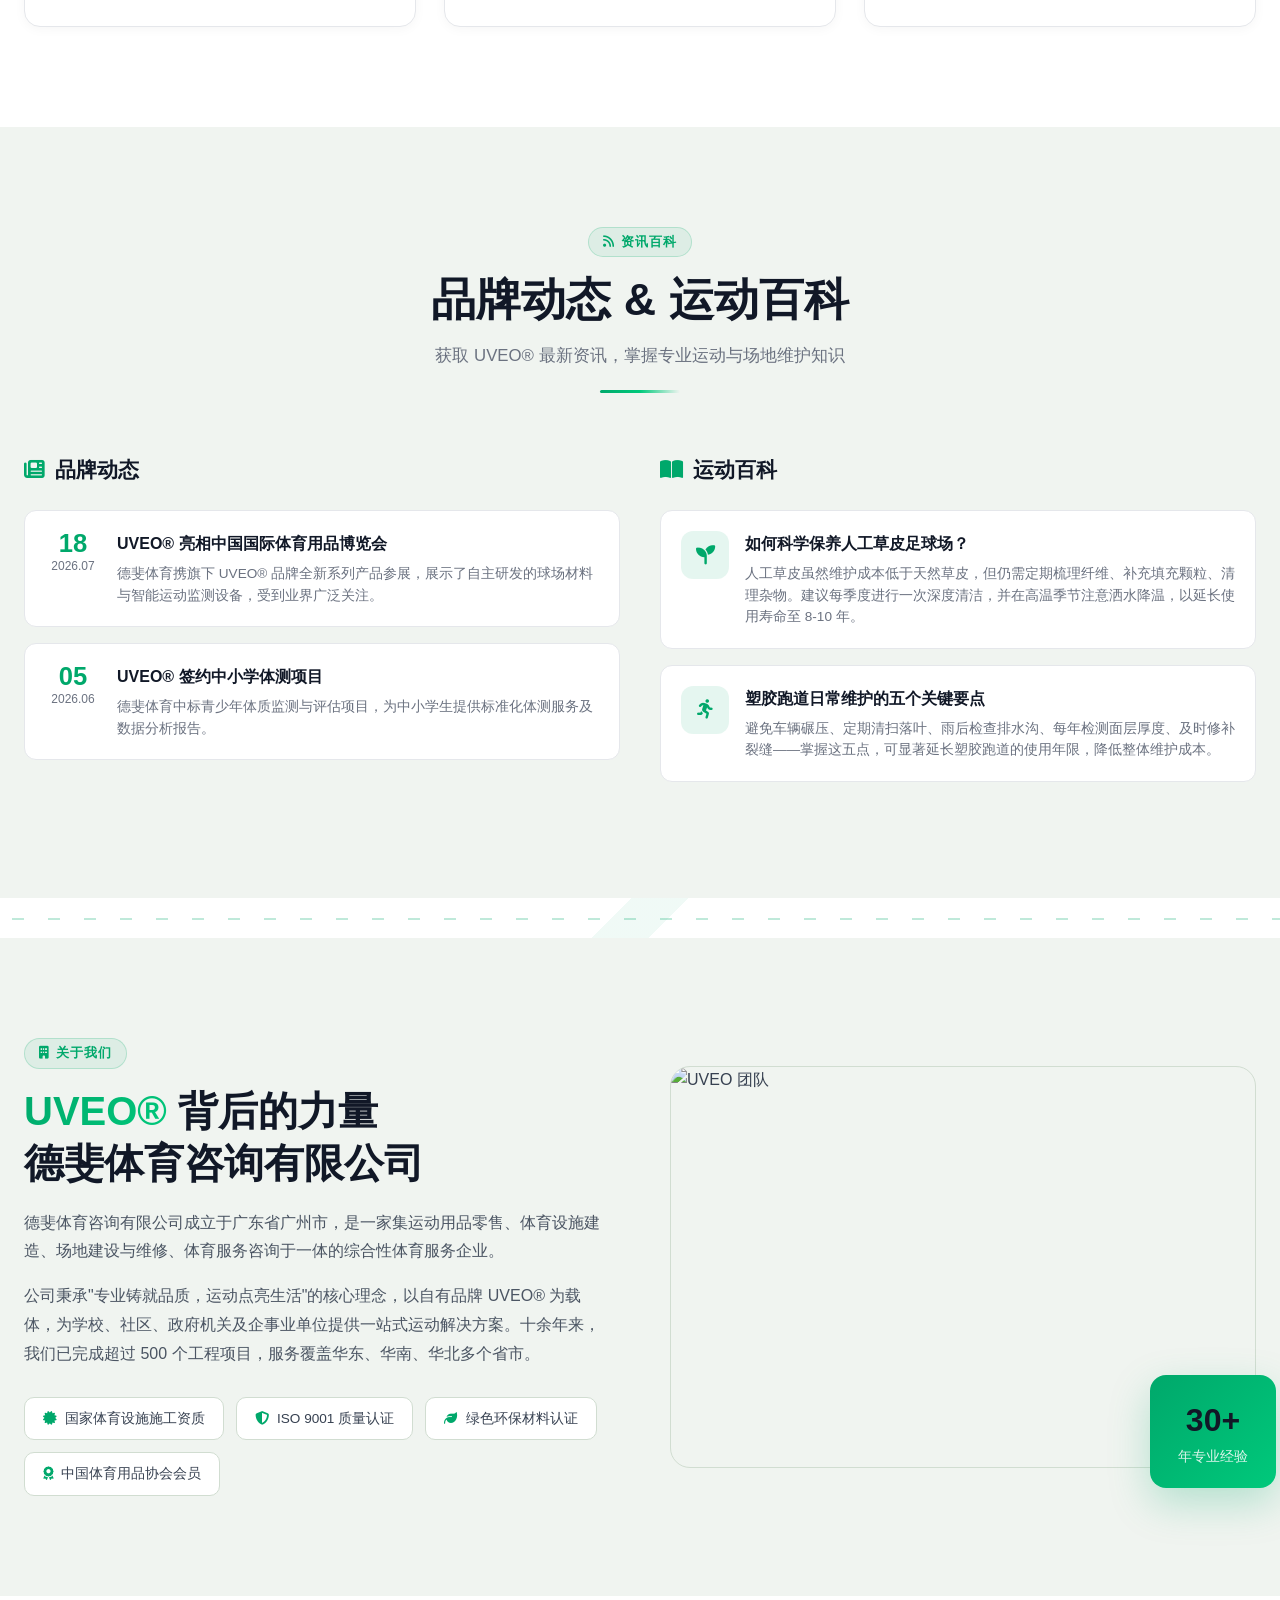
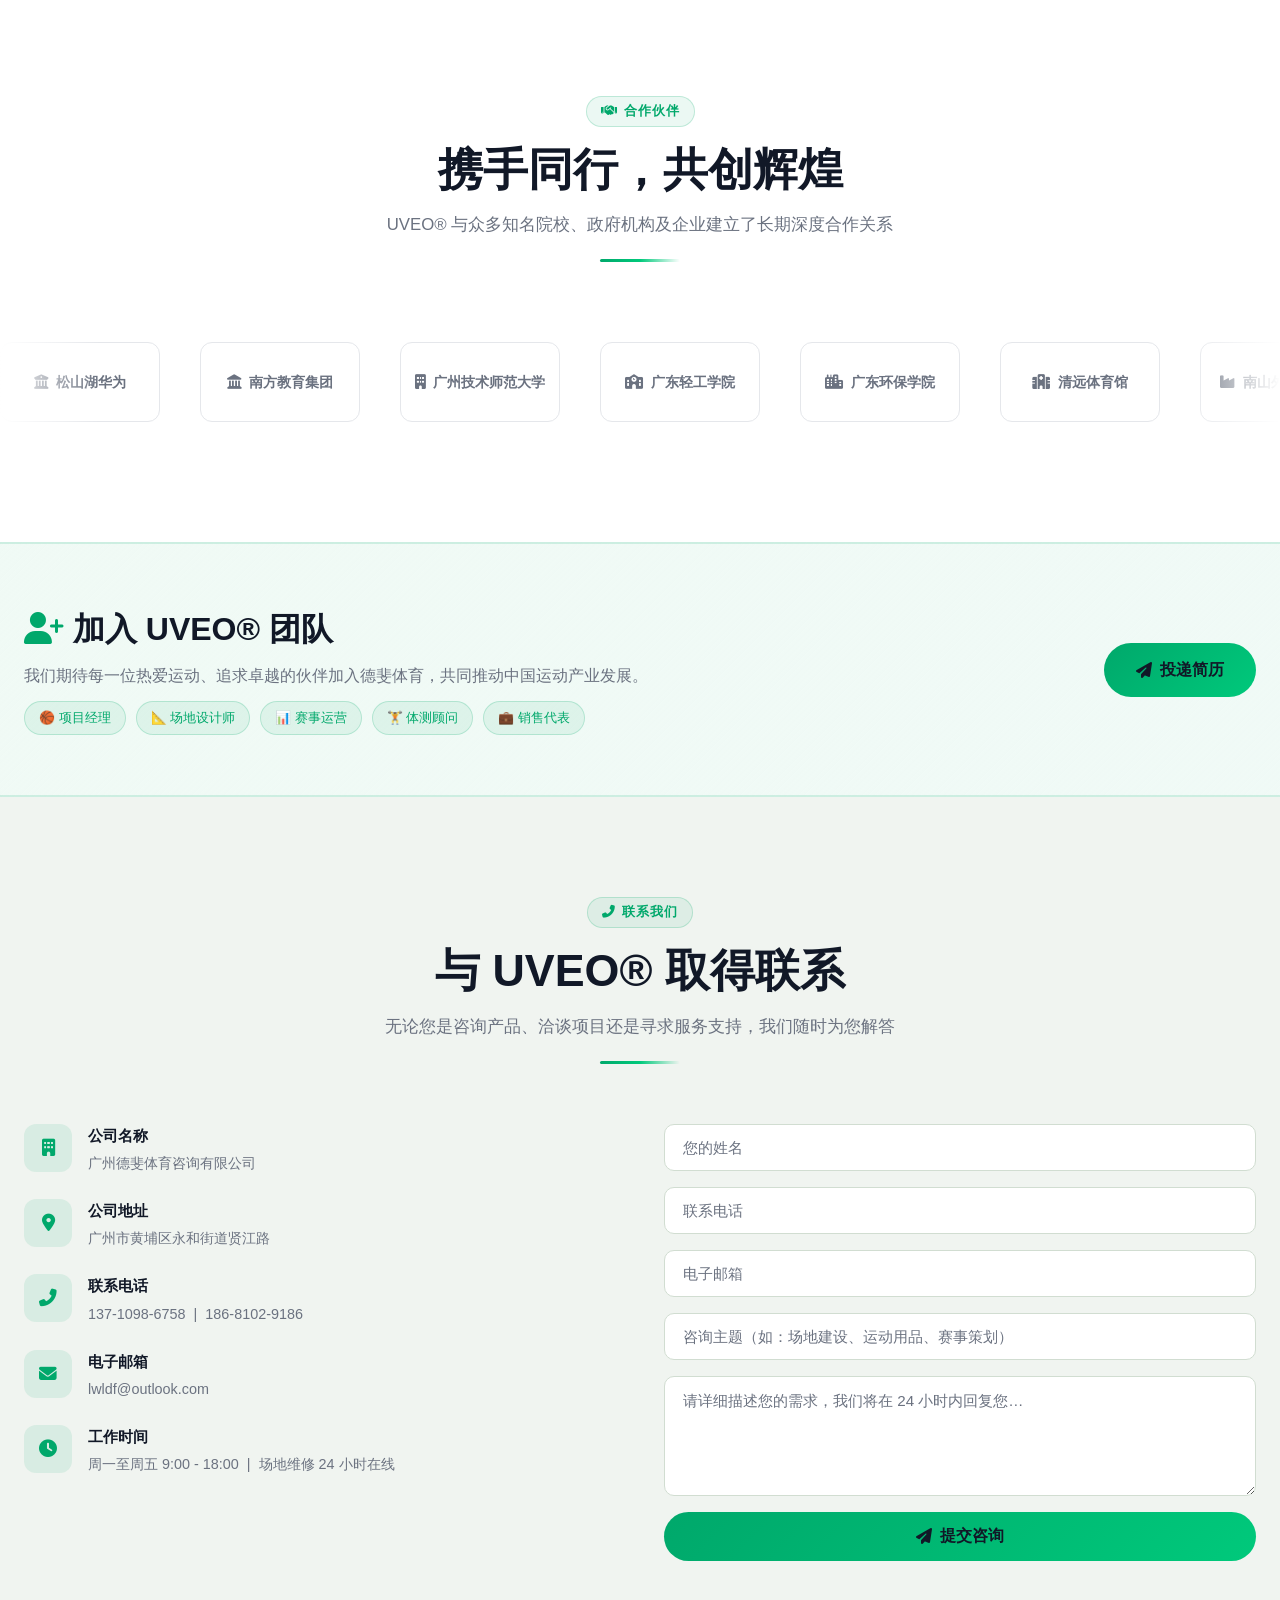
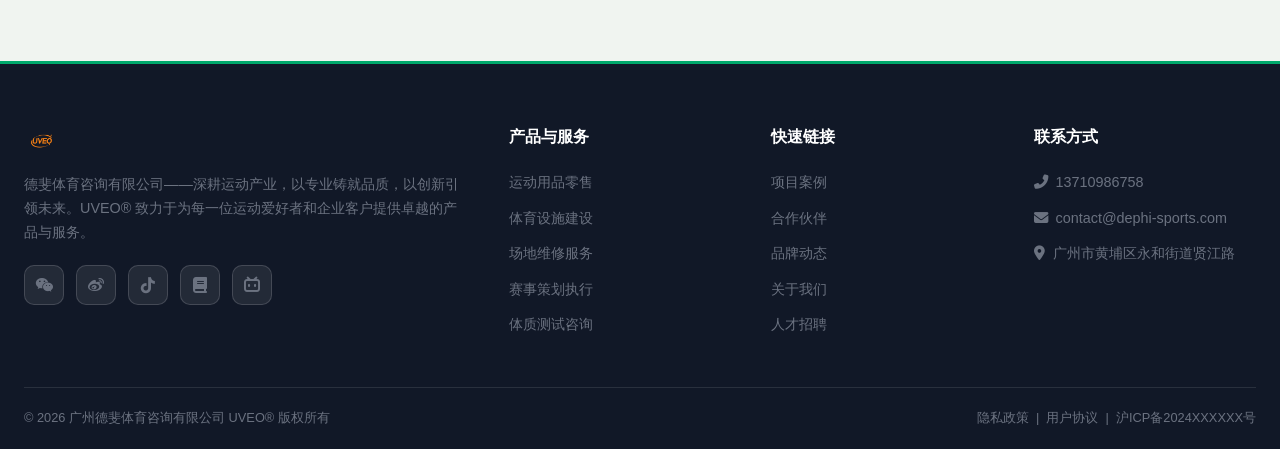
==== commit f2efe84c: "Add files via upload" ====
--- a/index(1).html
+++ b/index(1).html
@@ -1824,6 +1824,57 @@
             </div>
           </div>
         </div>
+
+        <!-- 案例 4 -->
+        <div class="case-card reveal">
+          <div class="case-img">
+            <img src="2.jpg" alt="400米跑道及足球场施工">
+            <span class="case-tag">运动场工程</span>
+          </div>
+          <div class="case-body">
+            <h3>400米跑道及足球场施工</h3>
+            <p>承建重点中学标准400米环形塑胶跑道及11人制人工草皮足球场，采用国际田联认证的透气型塑胶面层，配套专业排水系统与照明设施，全面满足教学与赛事需求。</p>
+            <div class="case-meta">
+              <span><i class="fas fa-map-marker-alt"></i> 广东</span>
+              <span><i class="fas fa-calendar-alt"></i> 2024</span>
+              <span><i class="fas fa-users"></i> 12,000 人</span>
+            </div>
+          </div>
+        </div>
+
+        <!-- 案例 5 -->
+        <div class="case-card reveal">
+          <div class="case-img">
+            <img src="3.jpg" alt="体育馆木地板工程">
+            <span class="case-tag">体育馆工程</span>
+          </div>
+          <div class="case-body">
+            <h3>体育馆木地板工程</h3>
+            <p>为高校综合体育馆铺设专业级枫木实木运动地板，采用悬浮式弹性减震系统，配备防潮层与通风结构，满足篮球、羽毛球、排球等多项目训练与比赛需求，达到国际篮联（FIBA）认证标准。</p>
+            <div class="case-meta">
+              <span><i class="fas fa-map-marker-alt"></i> 广东</span>
+              <span><i class="fas fa-calendar-alt"></i> 2024</span>
+              <span><i class="fas fa-users"></i> 12,000 人</span>
+            </div>
+          </div>
+        </div>
+
+        <!-- 案例 6 -->
+        <div class="case-card reveal">
+          <div class="case-img">
+            <img src="4.jpg" alt="篮球场施工图纸设计">
+            <span class="case-tag">图纸设计</span>
+          </div>
+          <div class="case-body">
+            <h3>篮球场施工图纸设计</h3>
+            <p>为社区文体中心提供标准篮球场全套施工图纸设计服务，包含场地总平面图、结构标高图、硅PU面层构造详图、排水系统图及灯光布置图，严格遵循《体育场馆设计规范》，确保施工精准落地。</p>
+            <div class="case-meta">
+              <span><i class="fas fa-map-marker-alt"></i> 广东</span>
+              <span><i class="fas fa-calendar-alt"></i> 2024</span>
+              <span><i class="fas fa-users"></i> 12,000 人</span>
+            </div>
+          </div>
+        </div> 
       </div>
     </div>
   </section>
@@ -1890,7 +1941,7 @@
       </div>
     </div>
   </section>
-
+            
   <!-- 运动风格分隔线 -->
   <div class="sport-divider"></div>
 
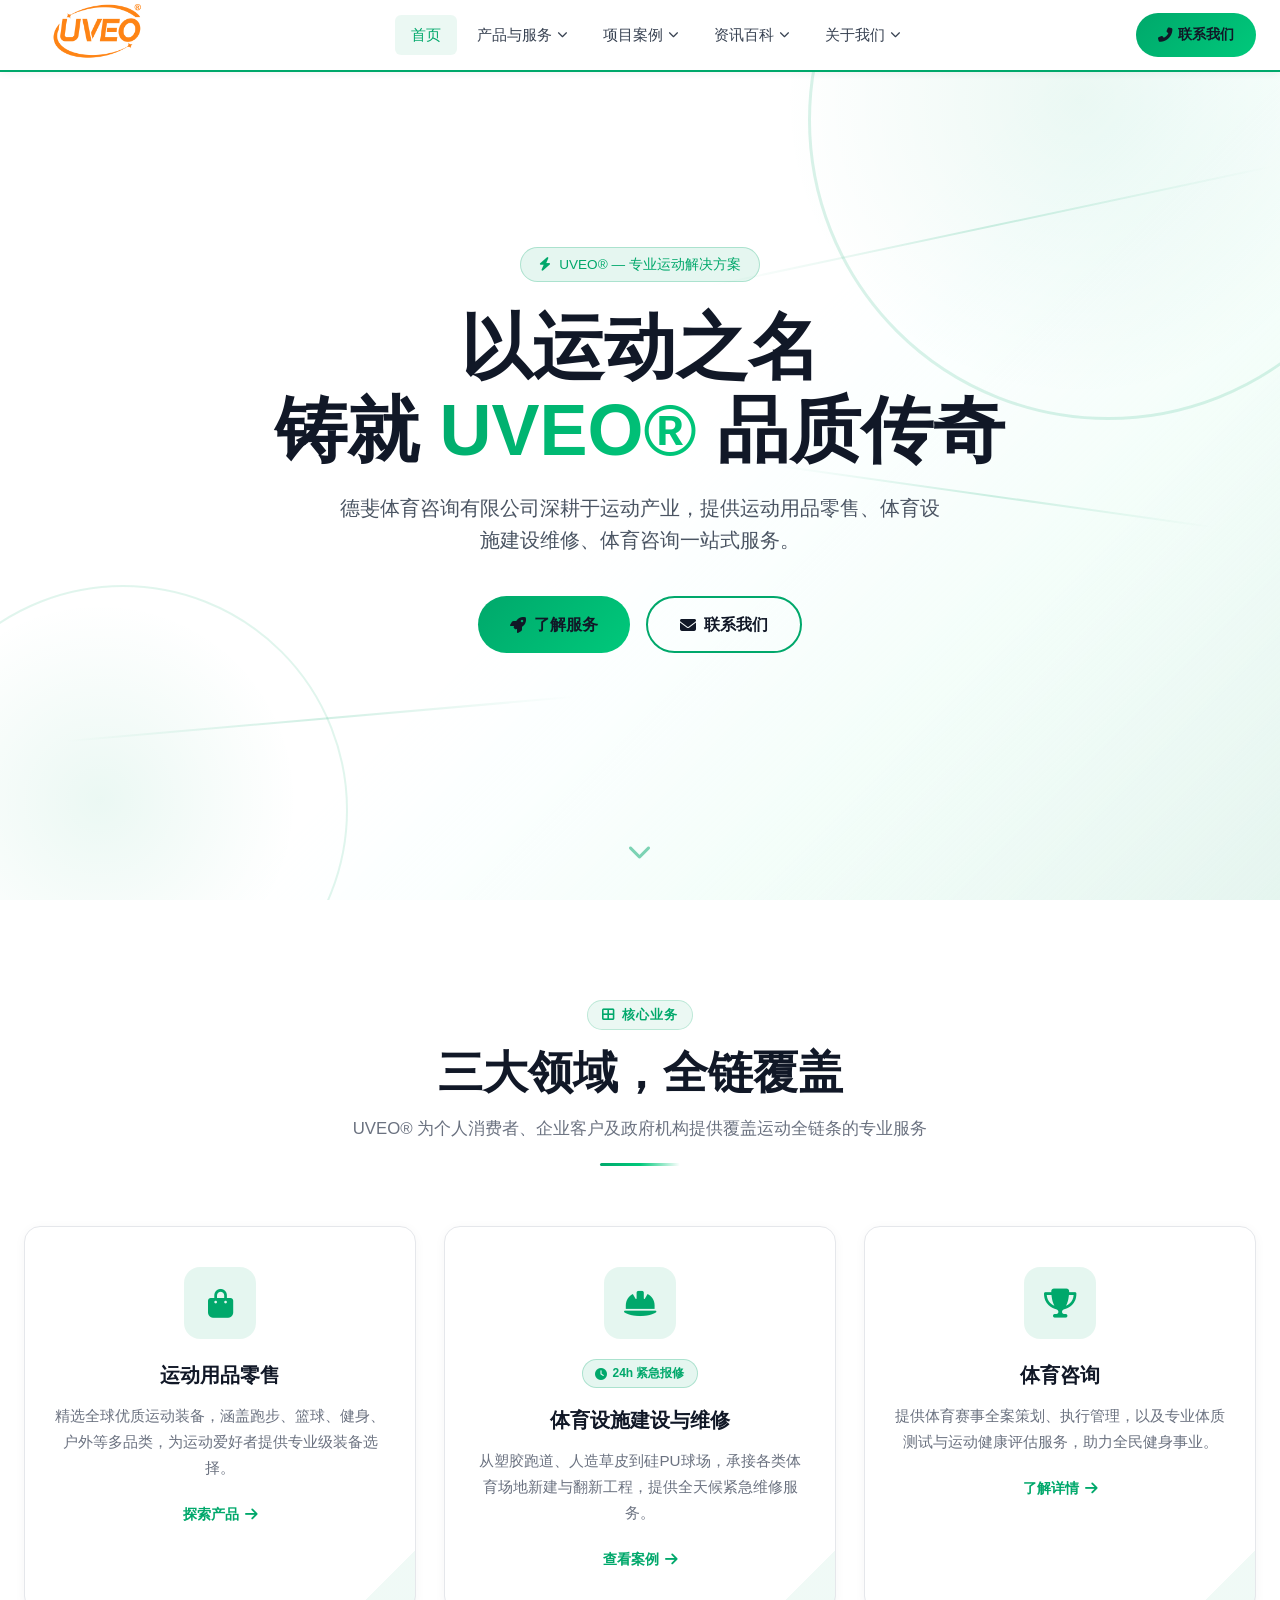
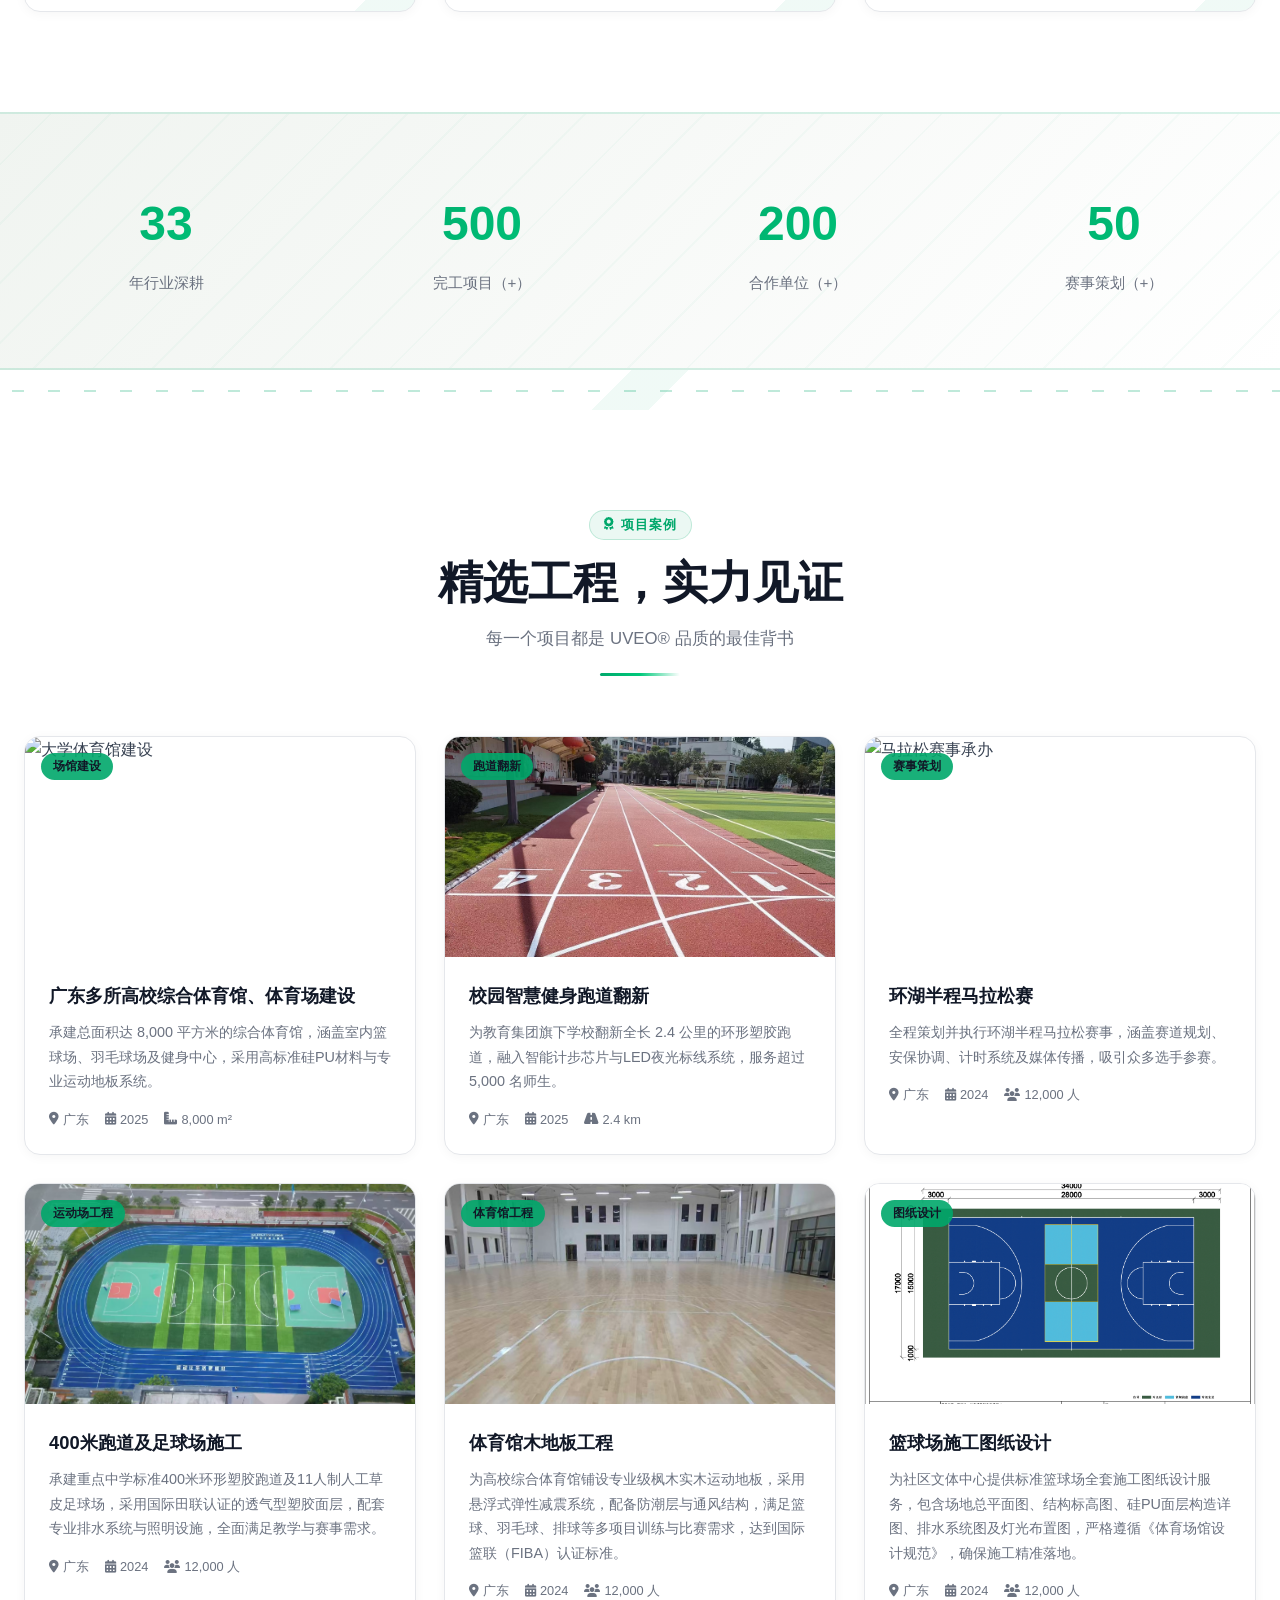
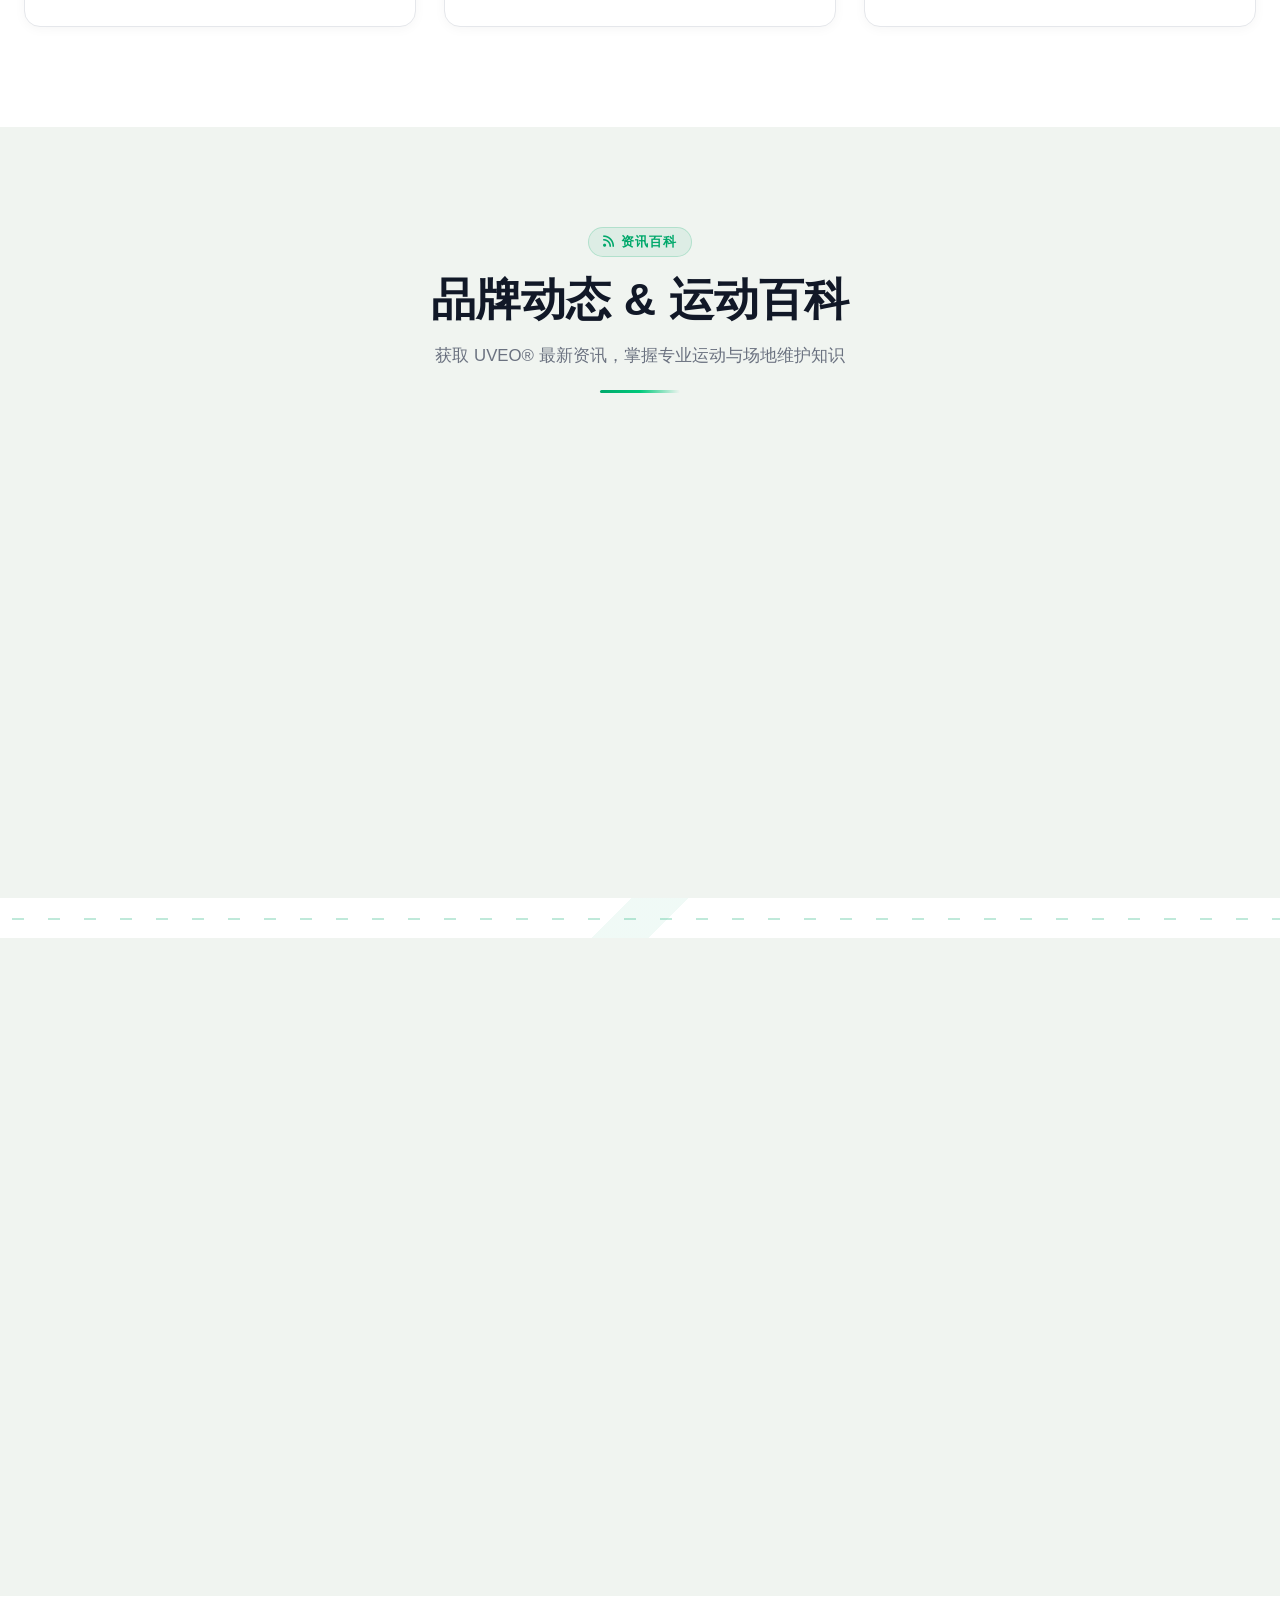
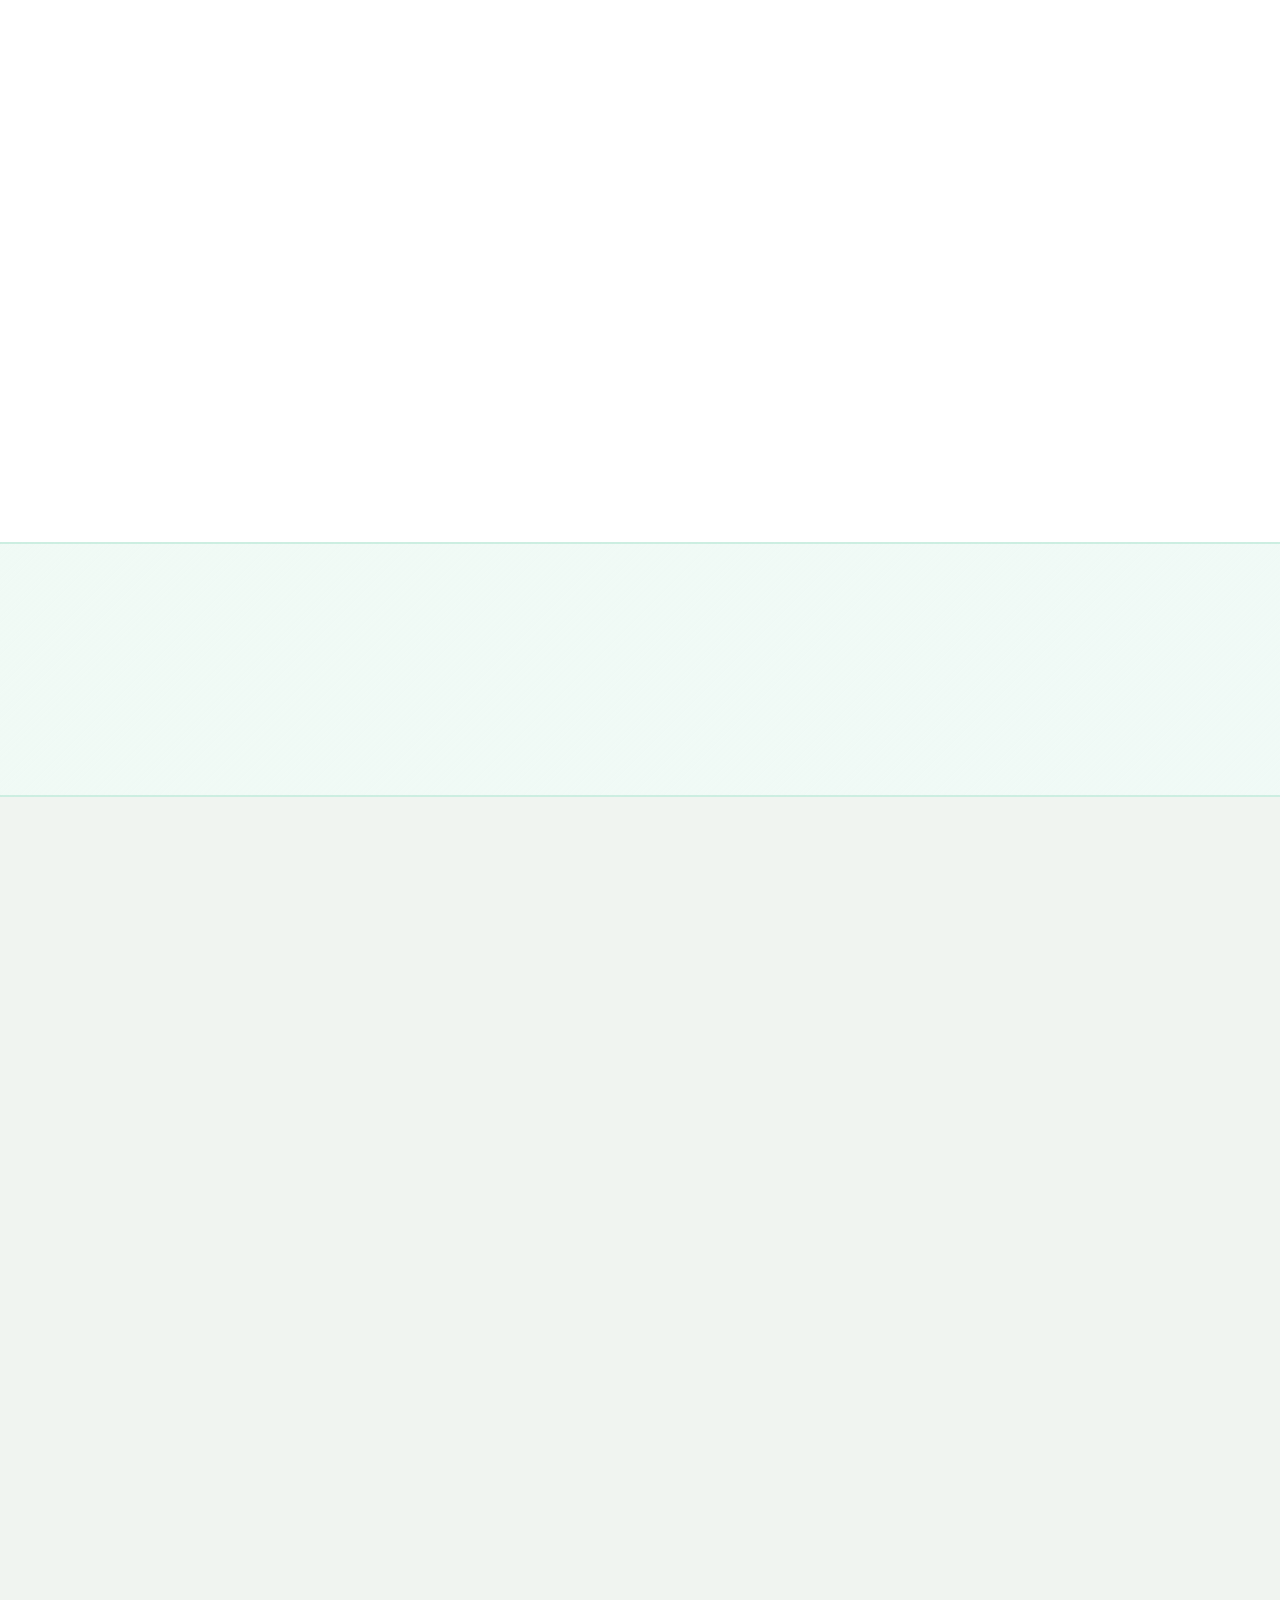
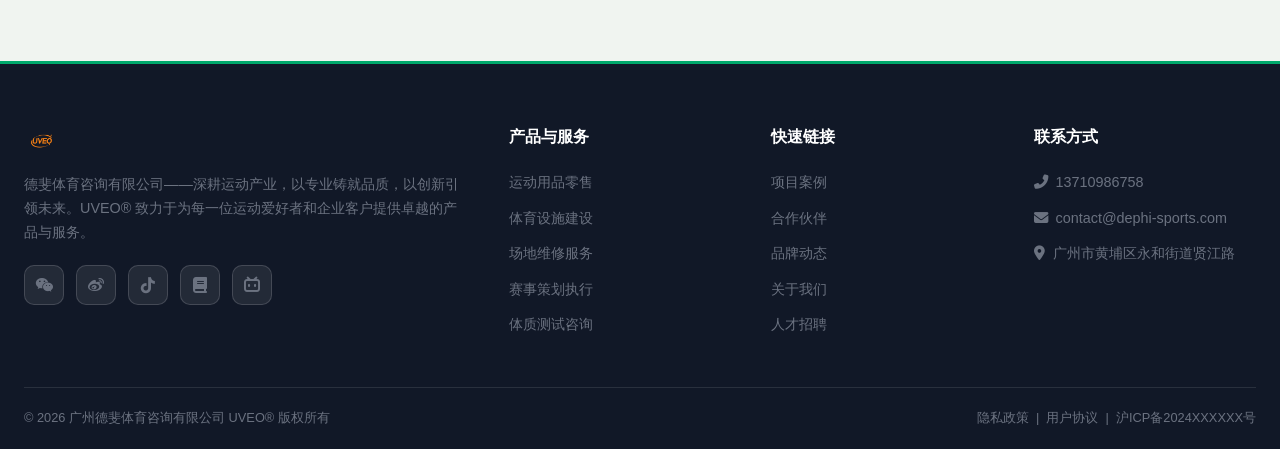
==== commit c0661849: "Add files via upload" ====
--- a/index(1).html
+++ b/index(1).html
@@ -1828,7 +1828,7 @@
         <!-- 案例 4 -->
         <div class="case-card reveal">
           <div class="case-img">
-            <img src="2.jpg" alt="400米跑道及足球场施工">
+            <img src="https://weilongli2000-tech.github.io/uveo.github.io/2.jpg" alt="400米跑道及足球场施工">
             <span class="case-tag">运动场工程</span>
           </div>
           <div class="case-body">
@@ -1845,7 +1845,7 @@
         <!-- 案例 5 -->
         <div class="case-card reveal">
           <div class="case-img">
-            <img src="3.jpg" alt="体育馆木地板工程">
+            <img src="https://weilongli2000-tech.github.io/uveo.github.io/3.jpg" alt="体育馆木地板工程">
             <span class="case-tag">体育馆工程</span>
           </div>
           <div class="case-body">
@@ -1862,7 +1862,7 @@
         <!-- 案例 6 -->
         <div class="case-card reveal">
           <div class="case-img">
-            <img src="4.jpg" alt="篮球场施工图纸设计">
+            <img src="https://weilongli2000-tech.github.io/uveo.github.io/4.jpg" alt="篮球场施工图纸设计">
             <span class="case-tag">图纸设计</span>
           </div>
           <div class="case-body">
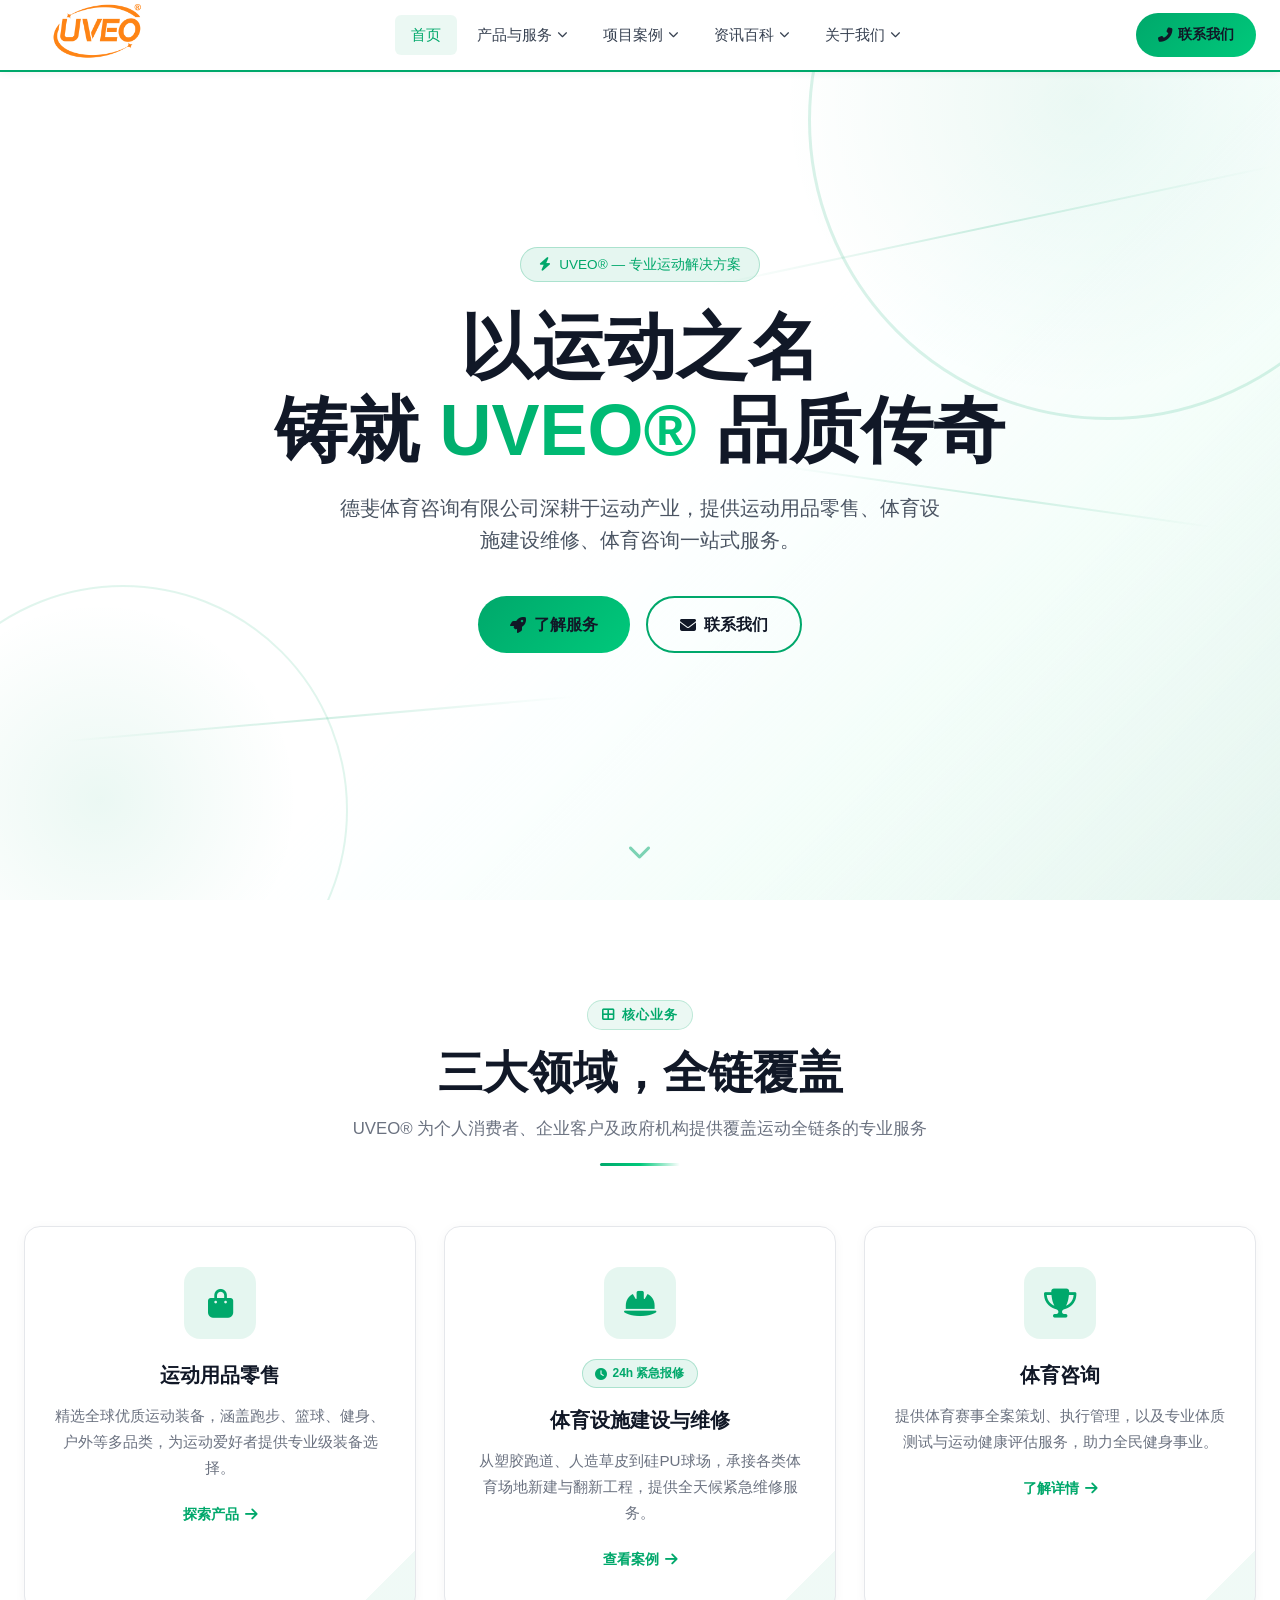
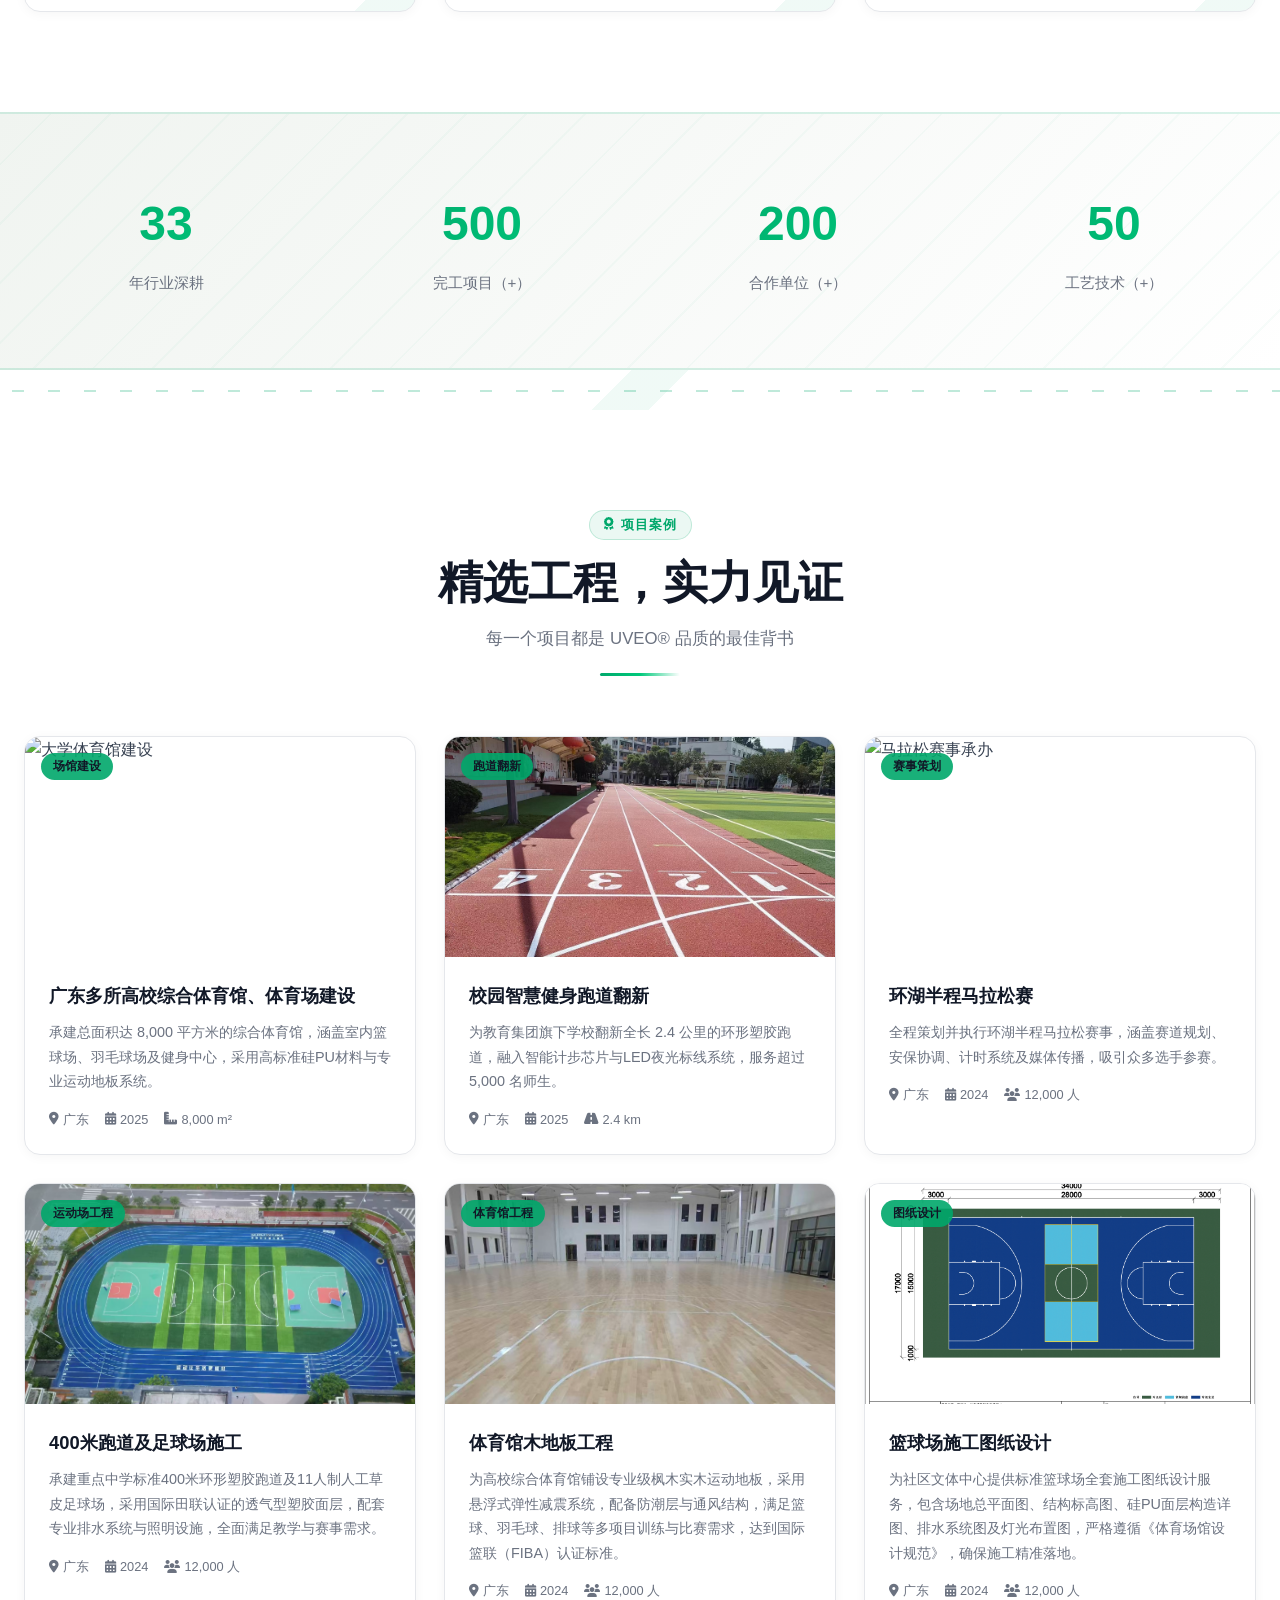
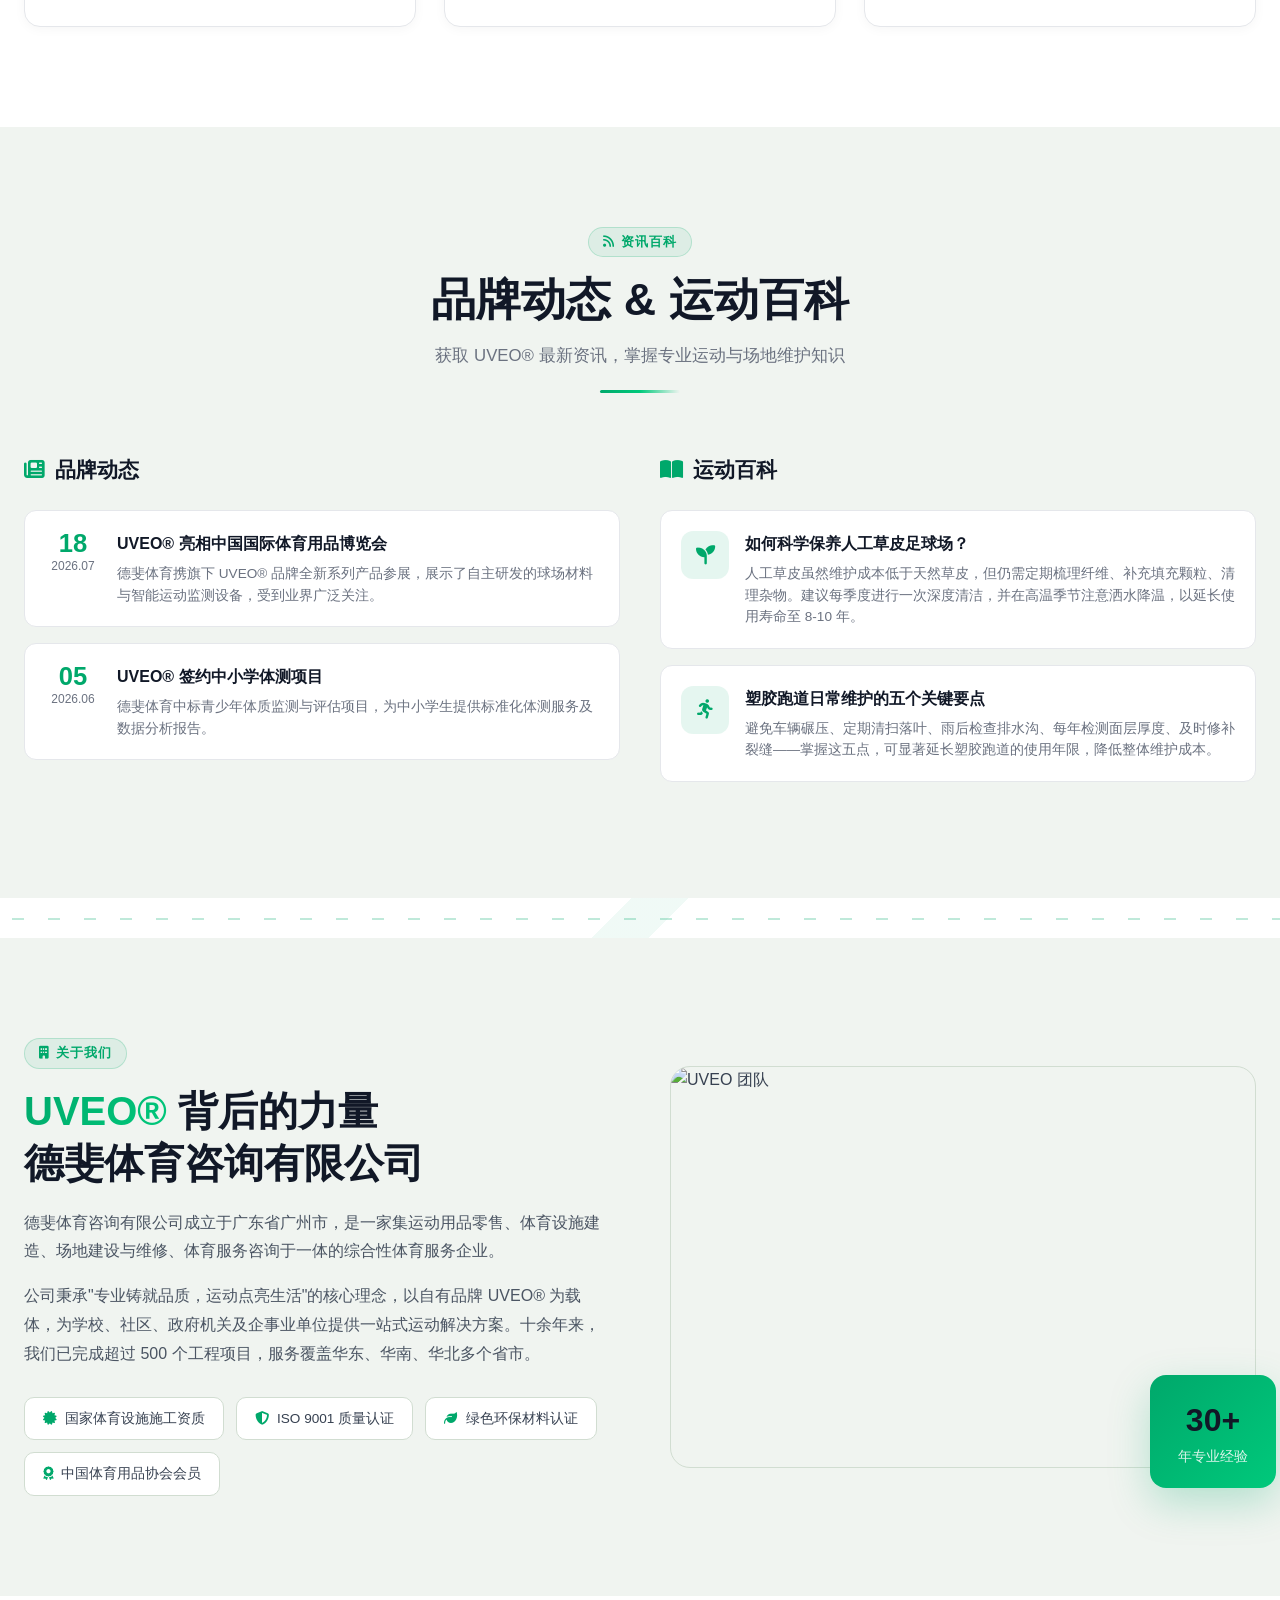
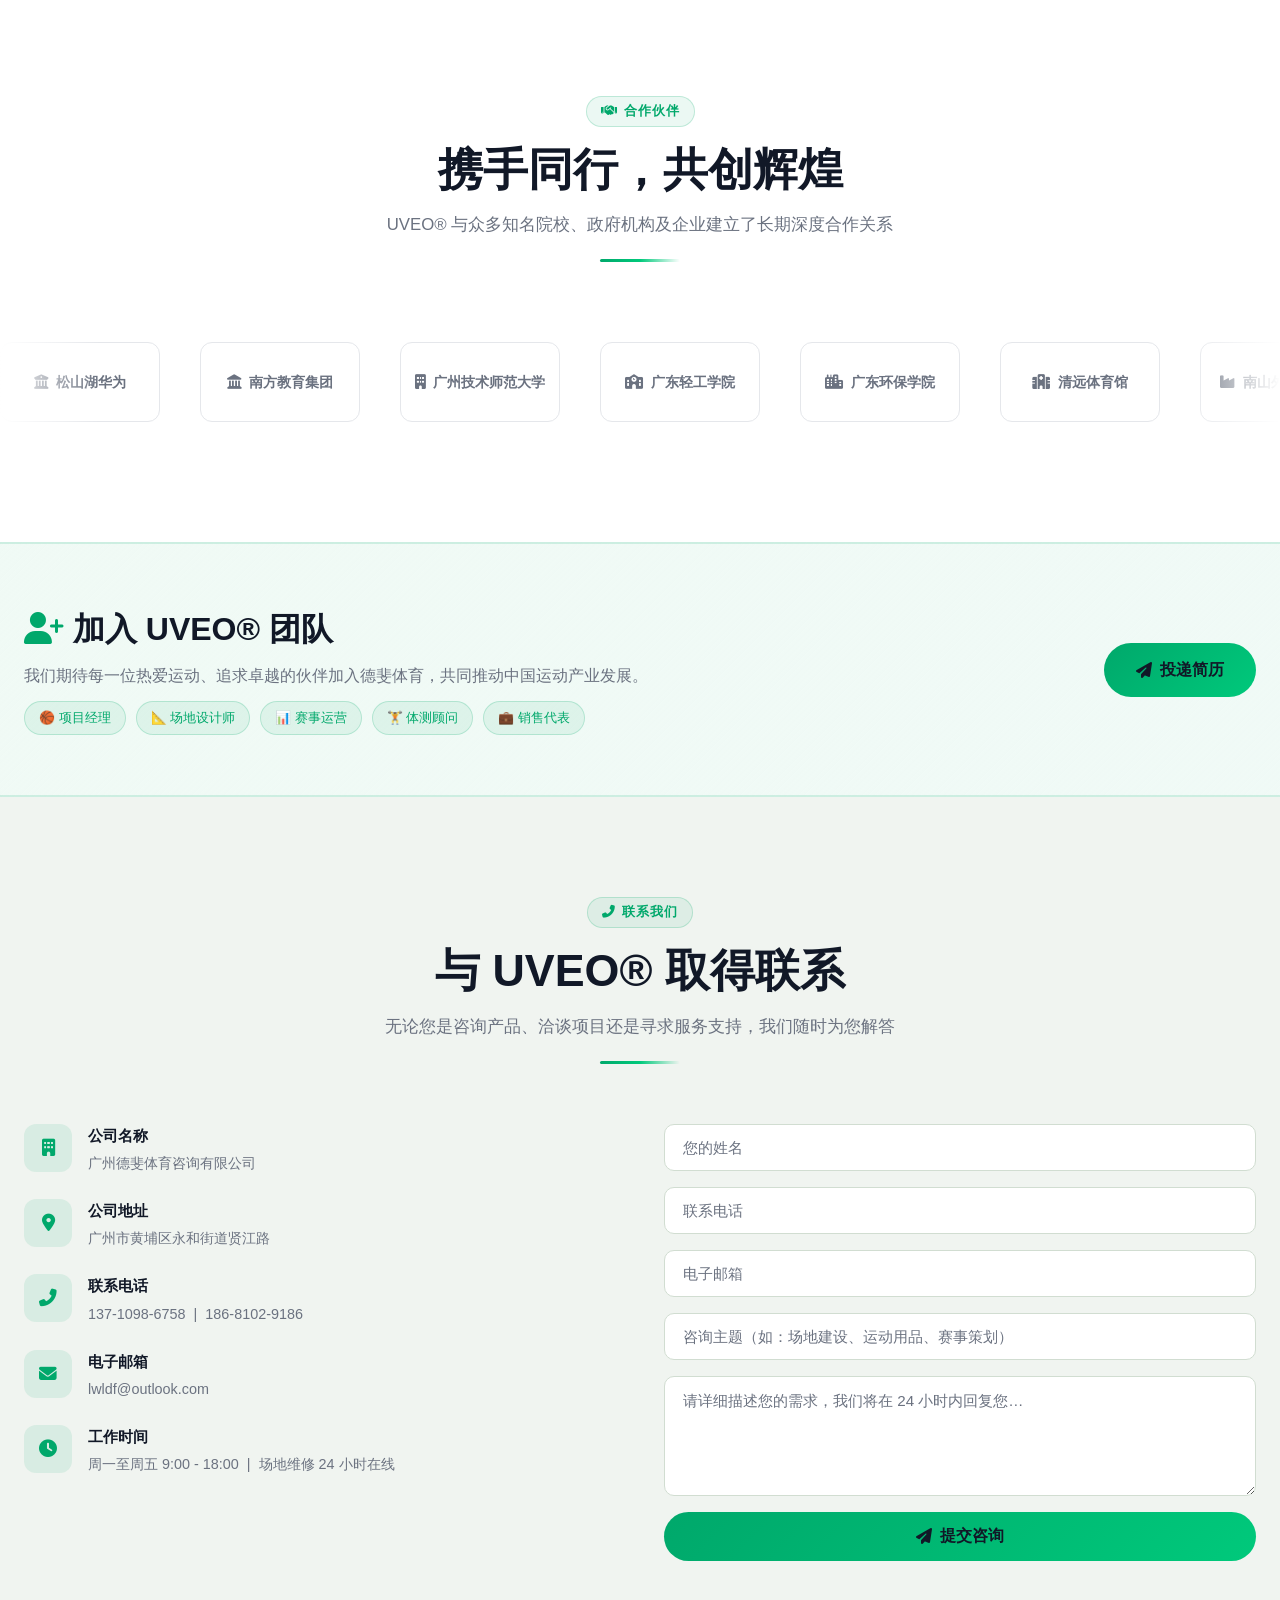
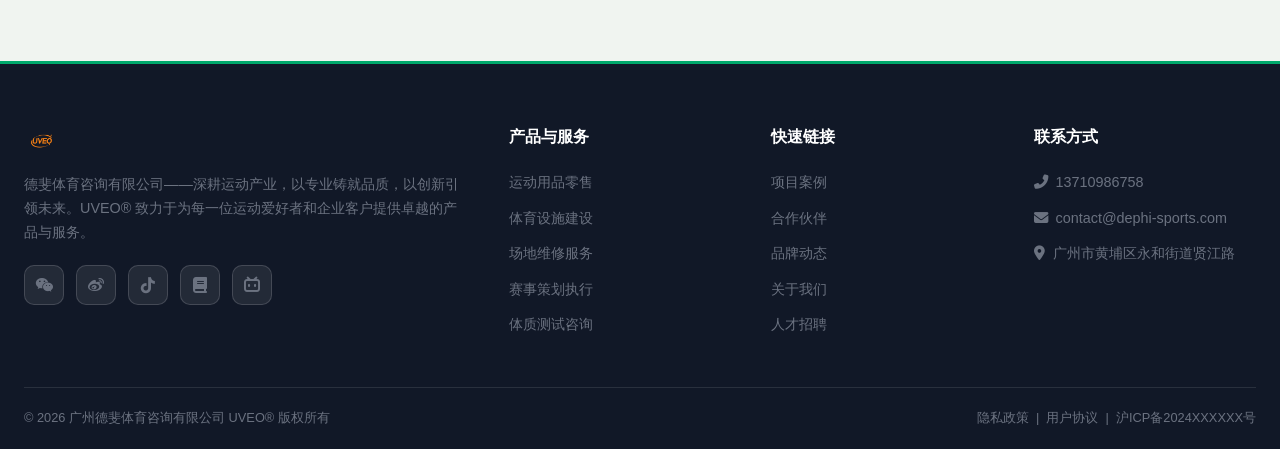
==== commit fbfdbc98: "Add files via upload" ====
--- a/index(1).html
+++ b/index(1).html
@@ -1753,7 +1753,7 @@
         </div>
         <div class="stat-item">
           <div class="stat-number" data-target="50">0</div>
-          <div class="stat-label">赛事策划（+）</div>
+          <div class="stat-label">工艺技术（+）</div>
         </div>
       </div>
     </div>
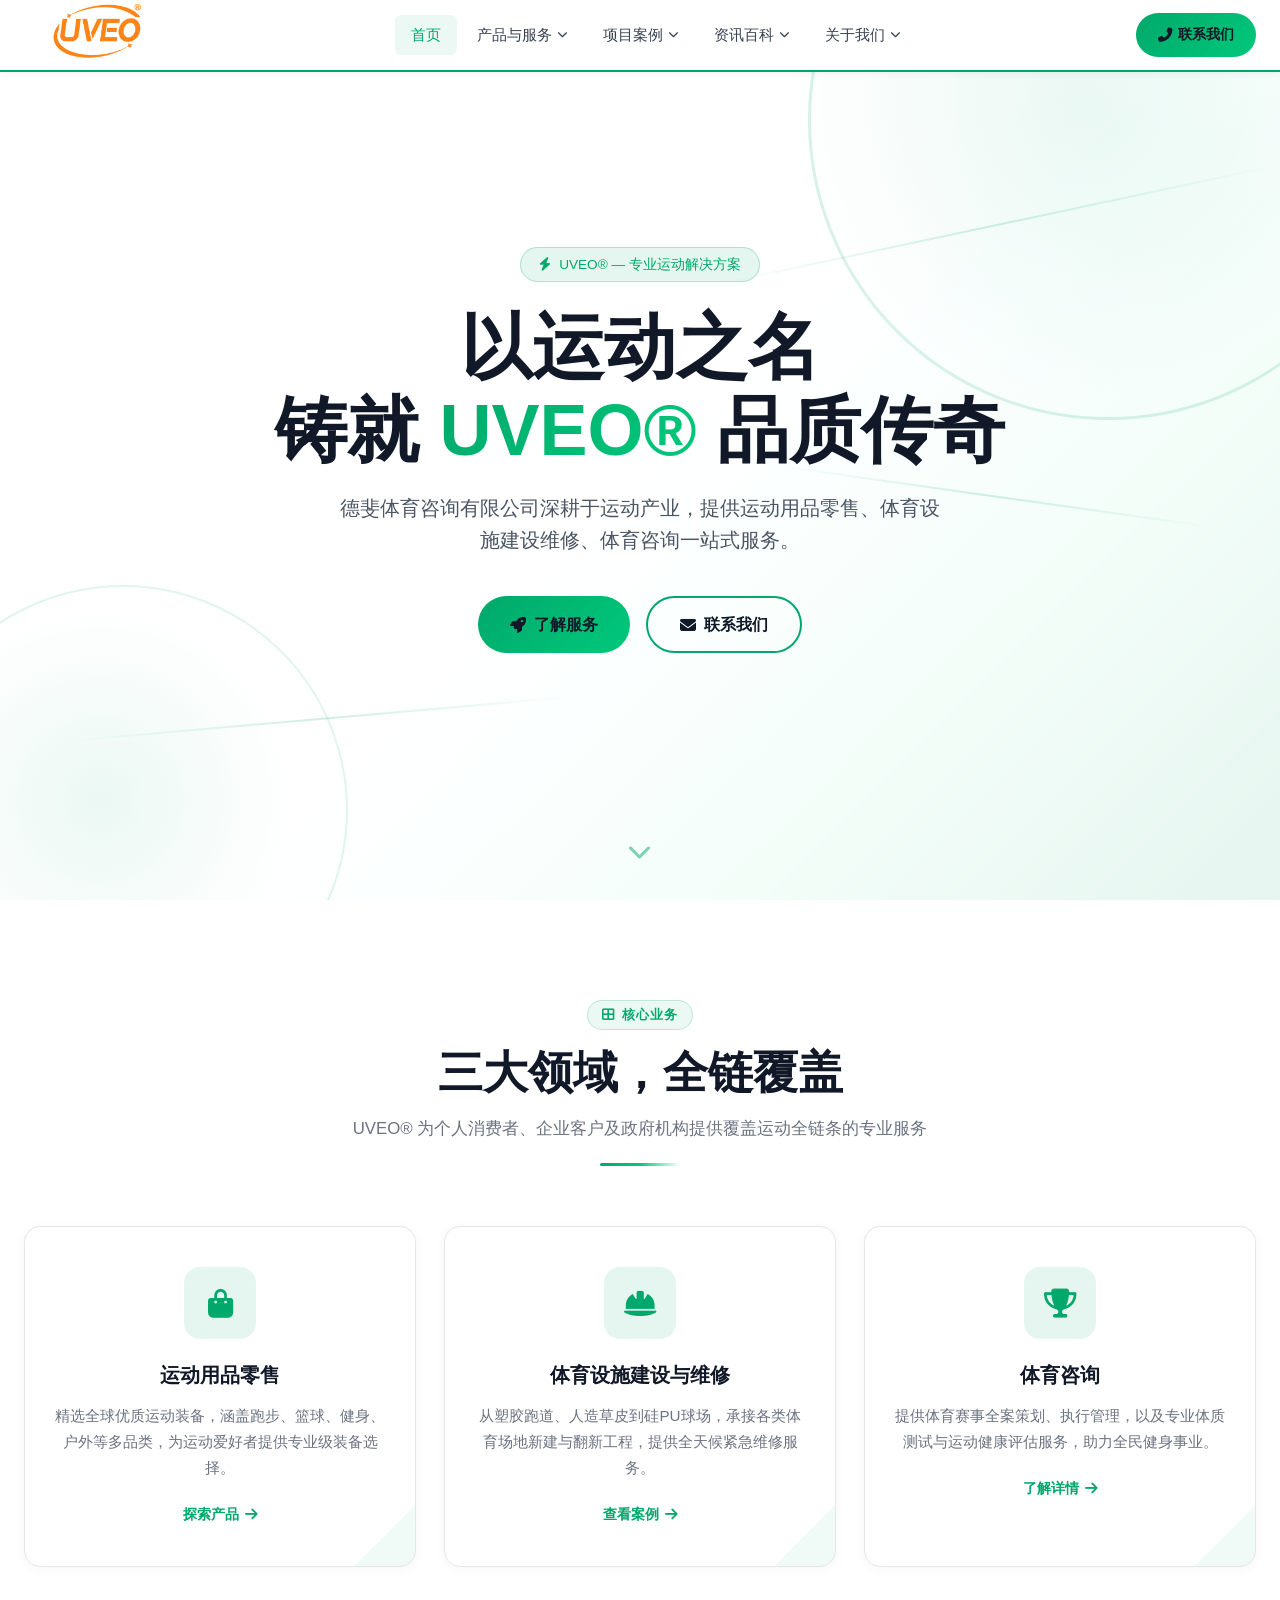
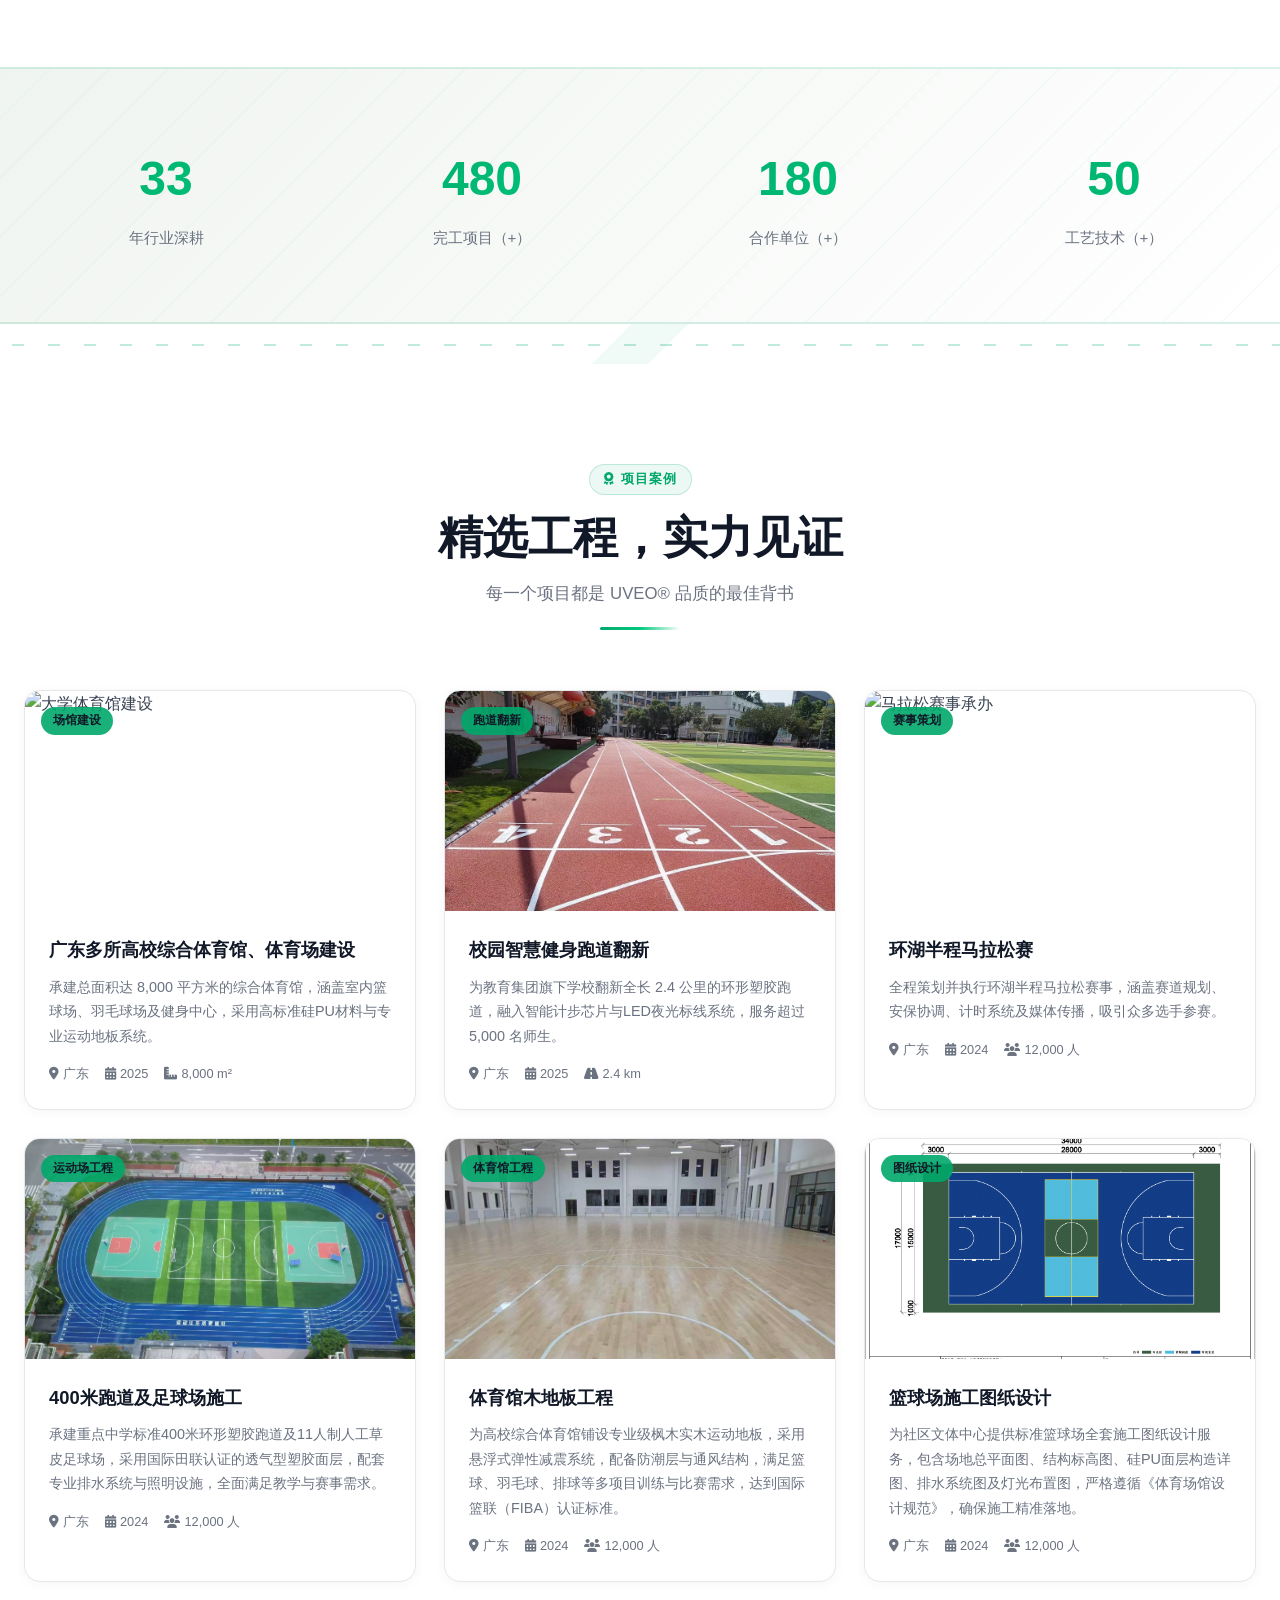
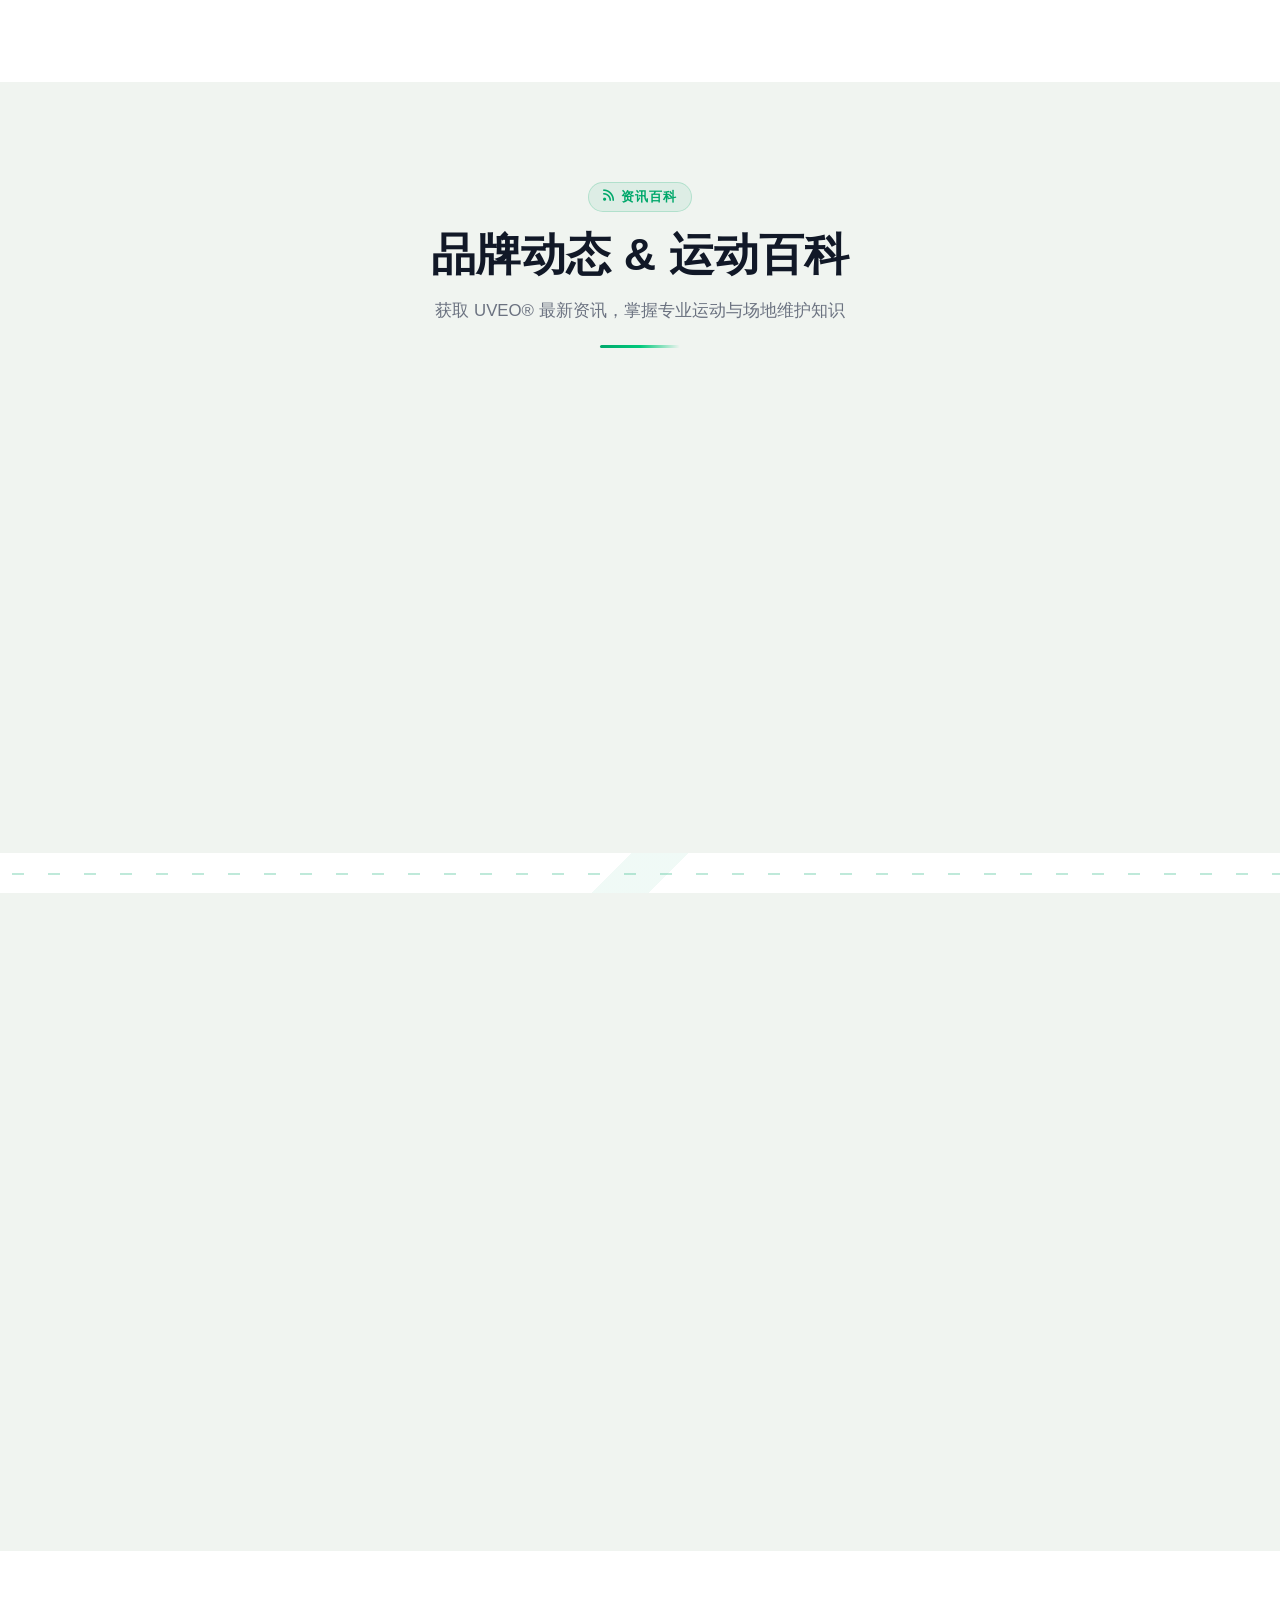
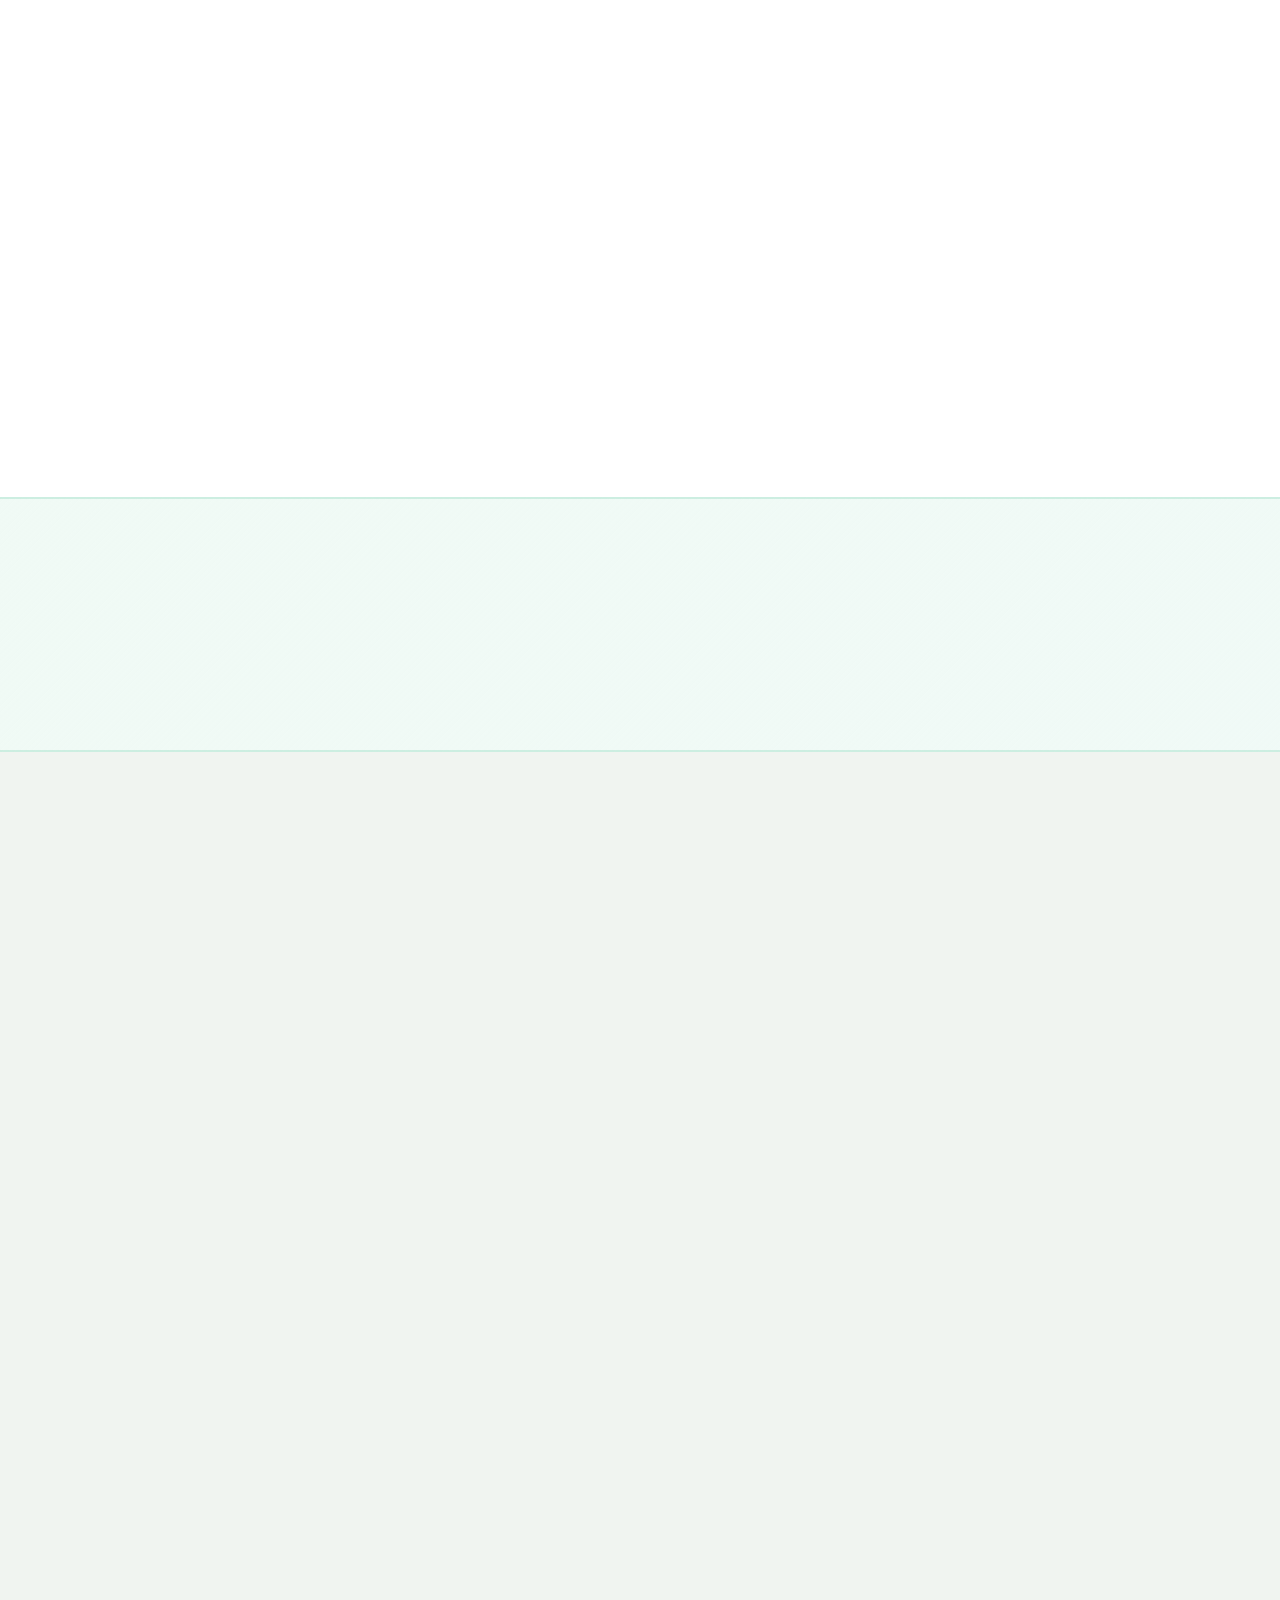
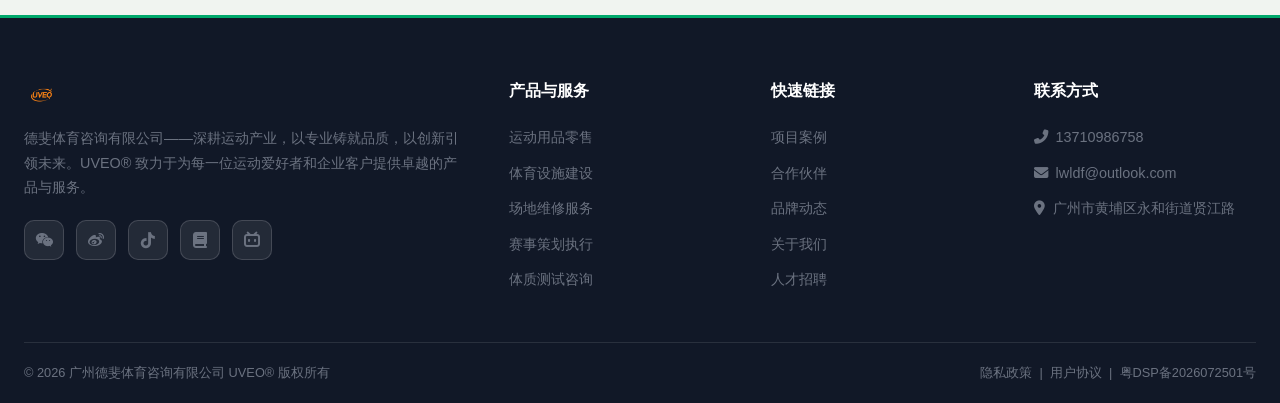
==== commit e074b8c9: "Add files via upload" ====
--- a/index(1).html
+++ b/index(1).html
@@ -1712,10 +1712,9 @@
         <!-- 卡片 2：设施建设与维修 -->
         <div class="service-card reveal">
           <div class="service-icon"><i class="fas fa-hard-hat"></i></div>
-          <div class="service-badge"><i class="fas fa-clock"></i> 24h 紧急报修</div>
           <h3>体育设施建设与维修</h3>
           <p>从塑胶跑道、人造草皮到硅PU球场，承接各类体育场地新建与翻新工程，提供全天候紧急维修服务。</p>
-          <a href="#" class="service-link">
+          <a href="#cases" class="service-link">
             查看案例 <i class="fas fa-arrow-right"></i>
           </a>
         </div>
@@ -2075,7 +2074,7 @@
             <div class="contact-row-icon"><i class="fas fa-phone-alt"></i></div>
             <div class="contact-row-text">
               <h4>联系电话</h4>
-              <p>137-1098-6758 &nbsp;|&nbsp; 186-8102-9186</p>
+              <p>137-1098-6758 &nbsp;|&nbsp; 137-2405-2996（场地技术部门）</p>
             </div>
           </div>
           <div class="contact-row">
@@ -2157,7 +2156,7 @@
           <h4>联系方式</h4>
           <ul>
             <li><a href="tel:13710986758"><i class="fas fa-phone-alt"></i>&nbsp; 13710986758</a></li>
-            <li><a href="mailto:contact@dephi-sports.com"><i class="fas fa-envelope"></i>&nbsp; contact@dephi-sports.com</a></li>
+            <li><a href="lwldf@outlook.com"><i class="fas fa-envelope"></i>&nbsp; lwldf@outlook.com</a></li>
             <li><a href="#contact"><i class="fas fa-map-marker-alt"></i>&nbsp; 广州市黄埔区永和街道贤江路</a></li>
           </ul>
         </div>
@@ -2171,7 +2170,7 @@
           &nbsp;|&nbsp;
           <a href="#" style="color:var(--color-text-muted);">用户协议</a>
           &nbsp;|&nbsp;
-          <a href="#" style="color:var(--color-text-muted);">沪ICP备2024XXXXXX号</a>
+          <a href="#" style="color:var(--color-text-muted);">粤DSP备2026072501号</a>
         </p>
       </div>
     </div>
